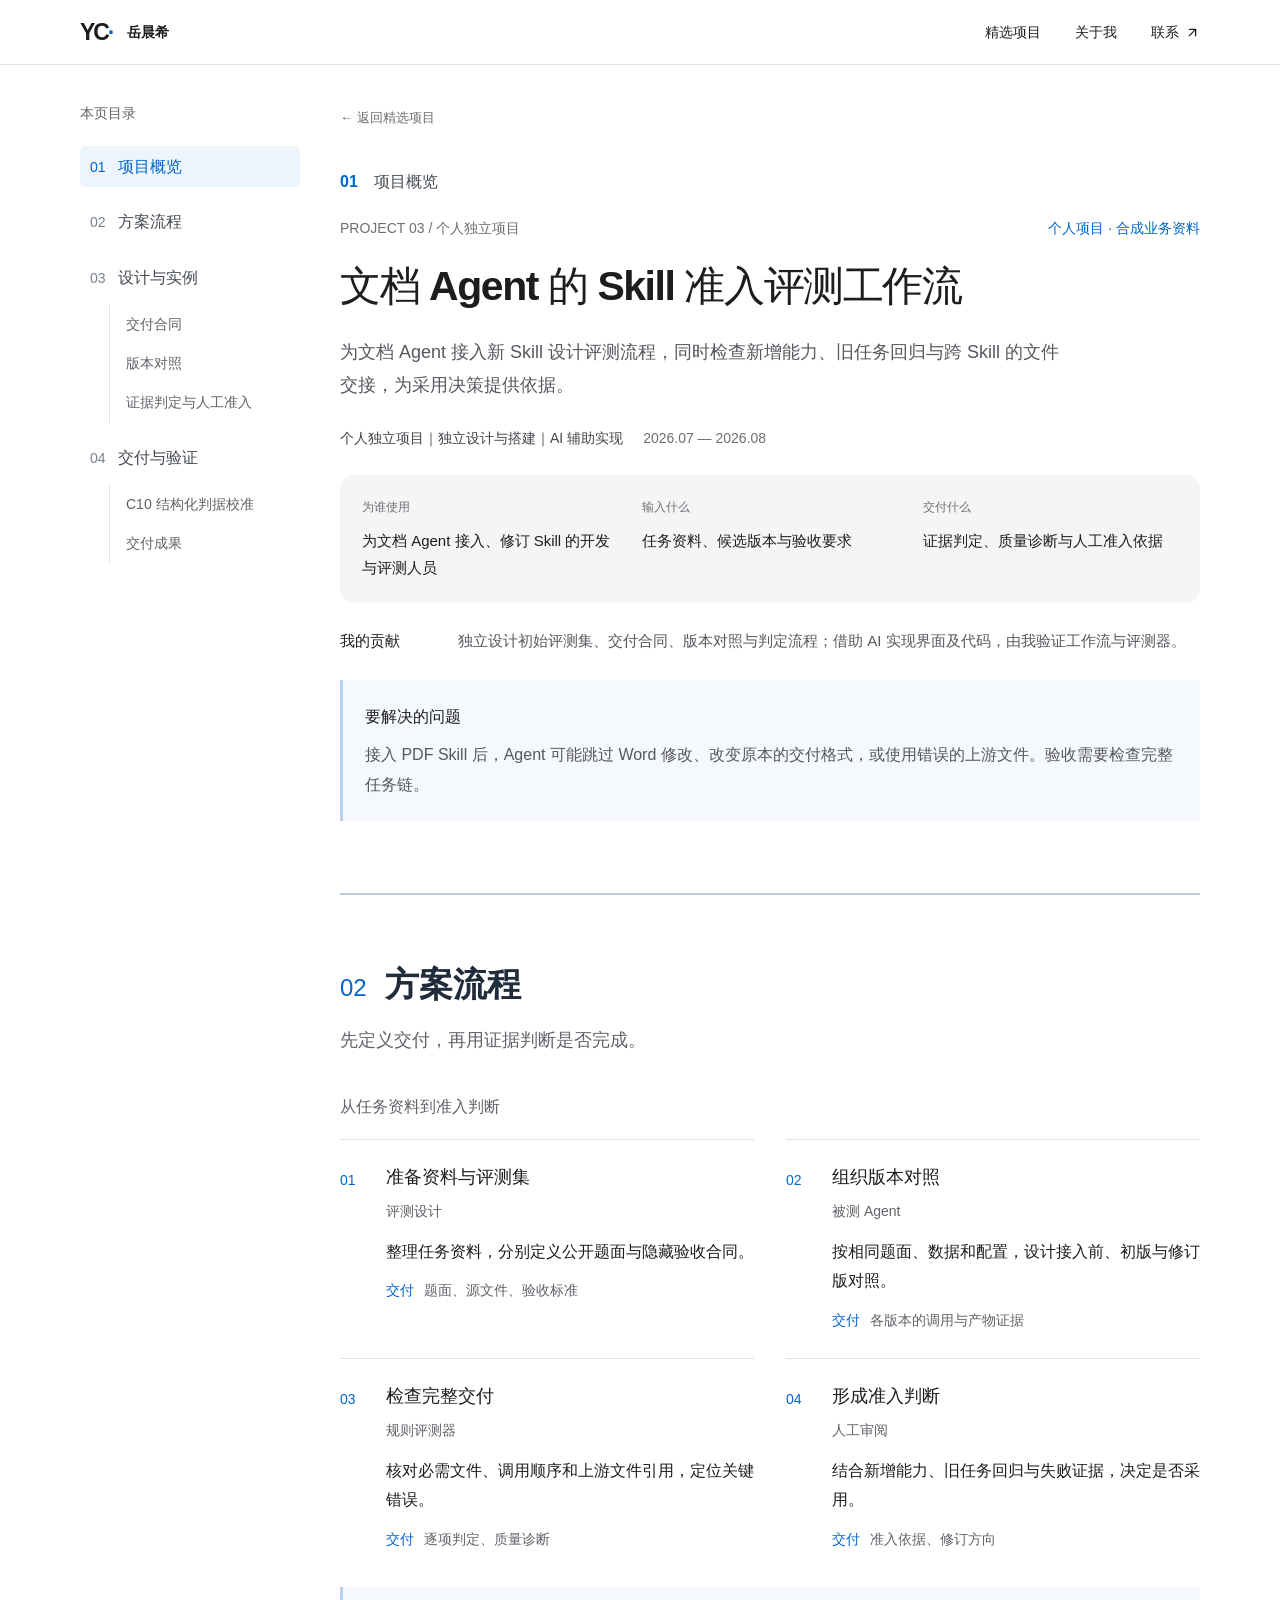
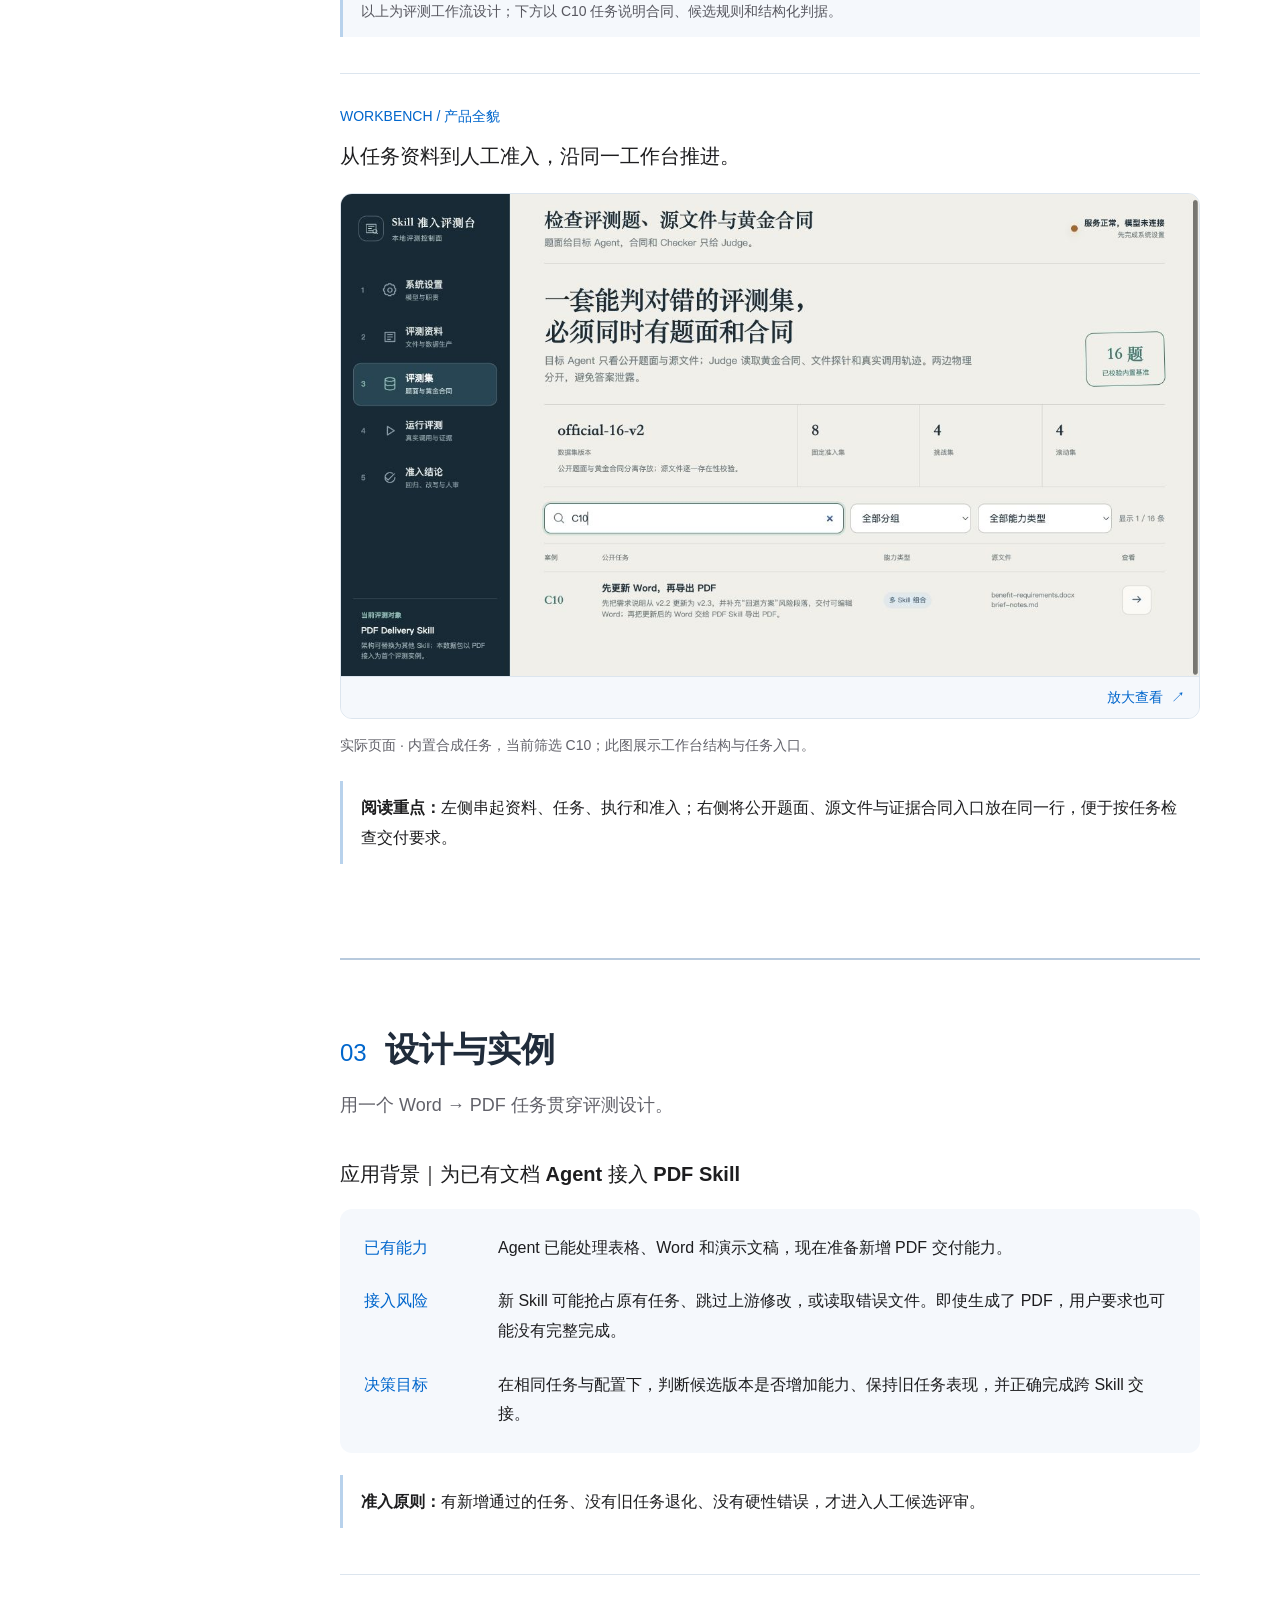
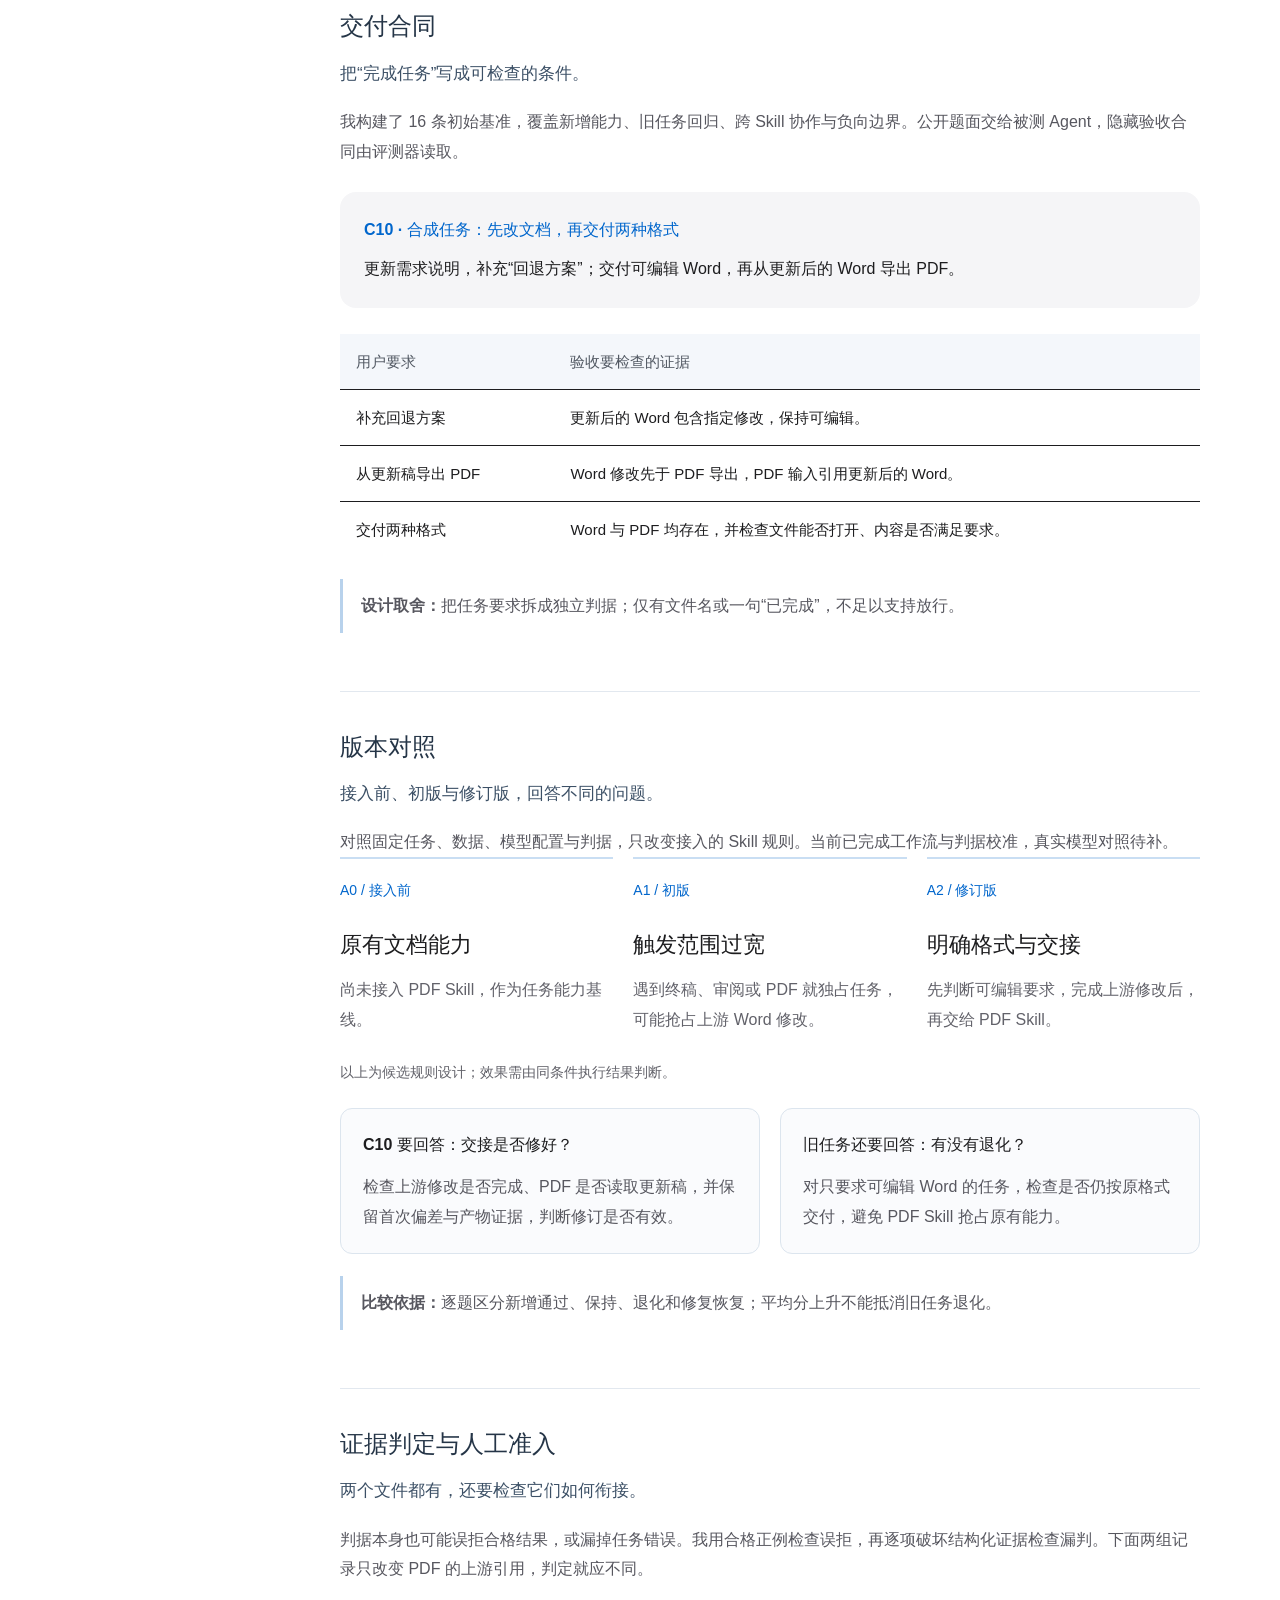
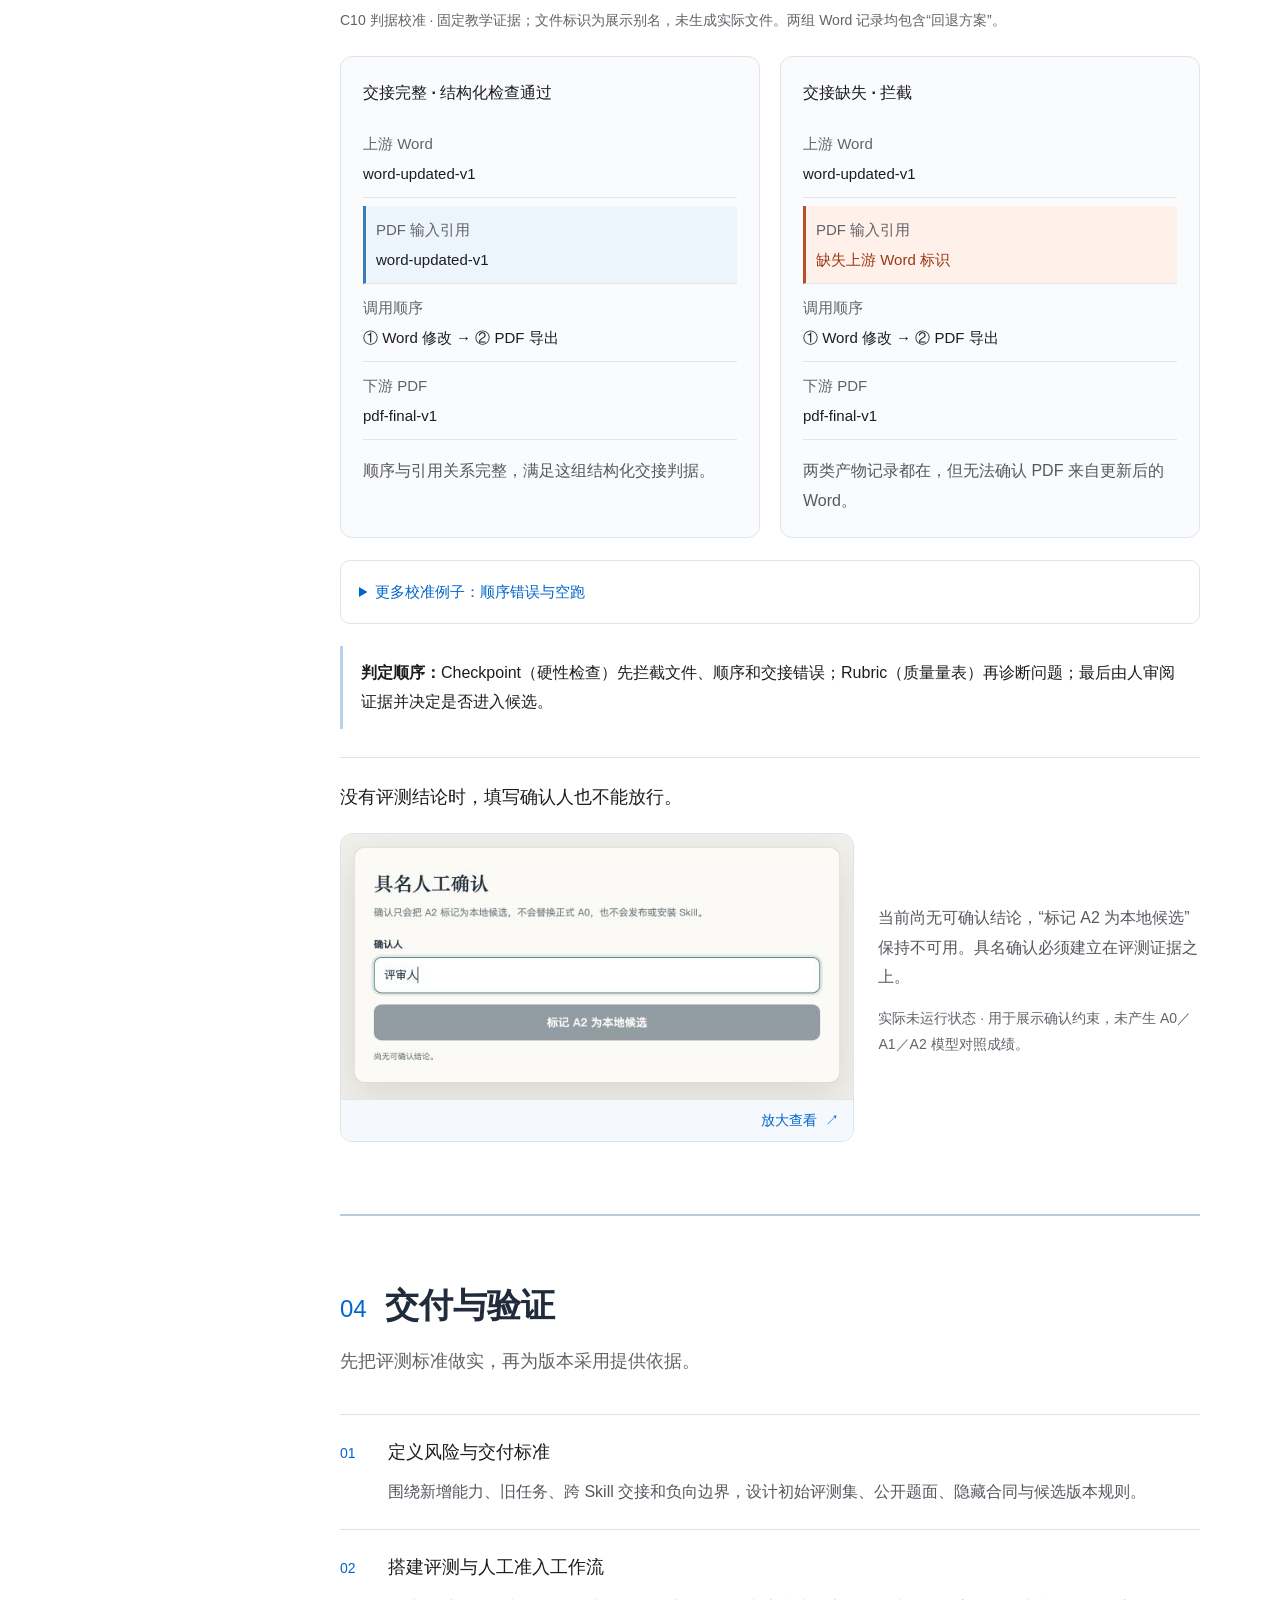
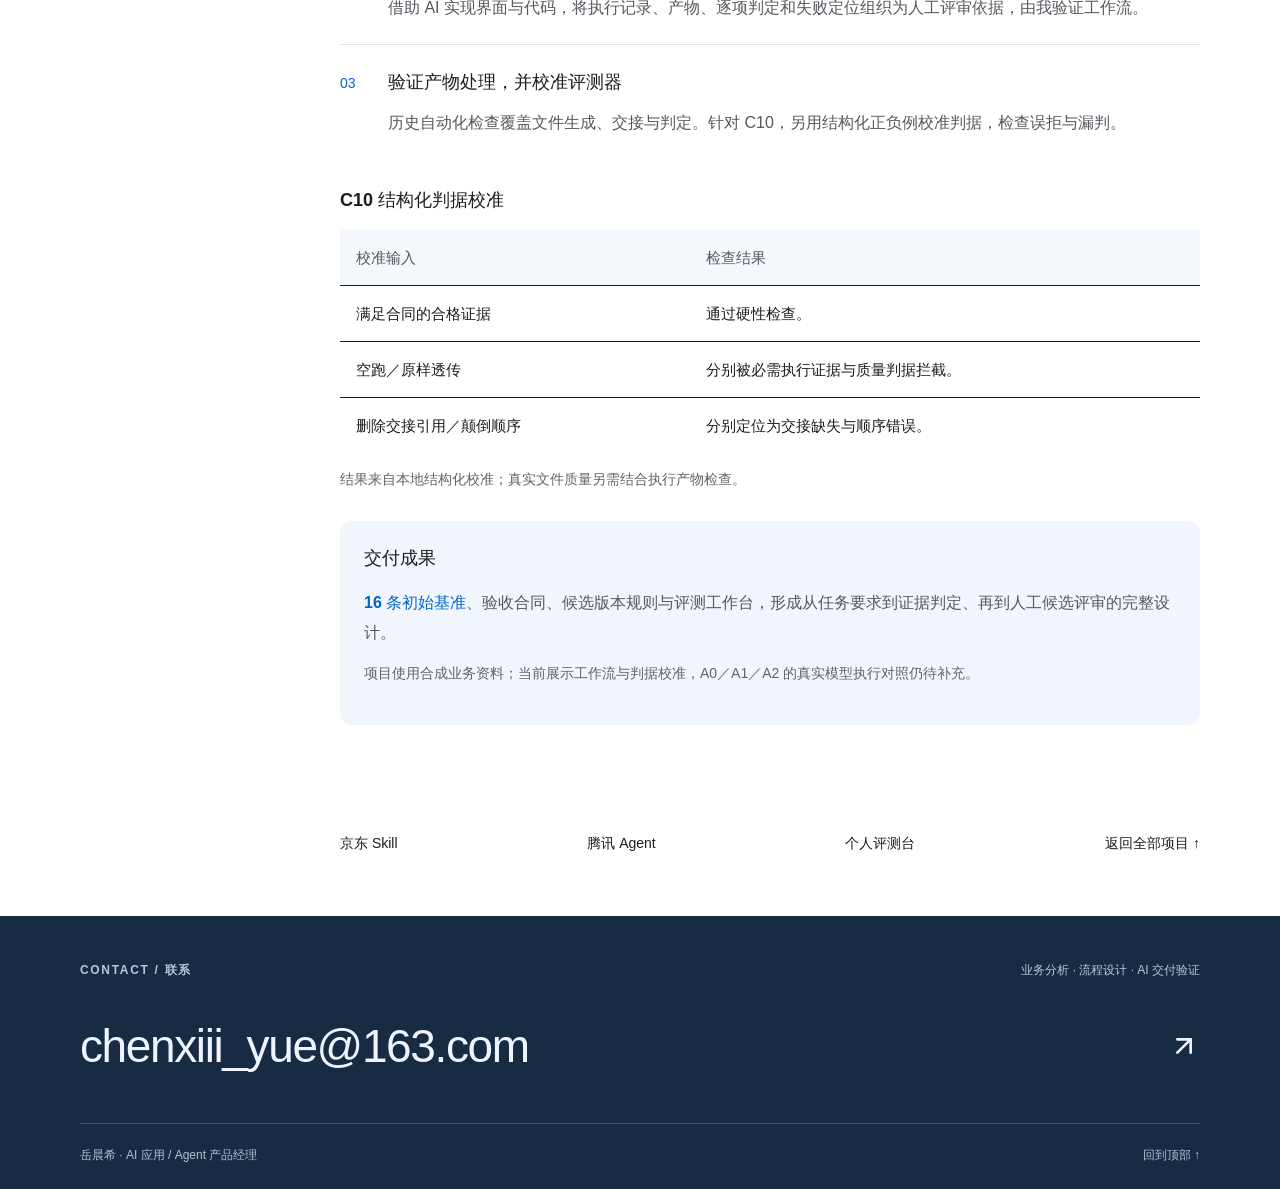
==== projects/evaluation/index.html @ f7e07795 "Publish approved static portfolio with portable detail routes" ====
<!DOCTYPE html><html lang="zh-CN"><head><meta charSet="utf-8"/><meta name="viewport" content="width=device-width, initial-scale=1"/><link rel="stylesheet" href="/_next/static/css/index.C0RLAd8f.css" data-rsc-css-href="/_next/static/css/index.C0RLAd8f.css" data-precedence="vite-rsc/importer-resources"/><link rel="stylesheet" href="/_next/static/css/portfolio-reading.C4_0T3sX.css" data-rsc-css-href="/_next/static/css/portfolio-reading.C4_0T3sX.css" data-precedence="vite-rsc/importer-resources"/><link rel="modulepreload" fetchPriority="low" href="/_next/static/chunks/index-vCFD4LxV.js"/><script src="/_next/static/chunks/rolldown-runtime-C60lm6uB.js" type="module" async=""></script><script src="/_next/static/chunks/framework-D_rUT4EX.js" type="module" async=""></script><link rel="modulepreload" href="/_next/static/chunks/layout-segment-context-JyeyTb1C.js" crossorigin=""/><link rel="modulepreload" href="/_next/static/chunks/Icon-COpRllaJ.js" crossorigin=""/><link rel="modulepreload" href="/_next/static/chunks/case-toc-DEikIgBx.js" crossorigin=""/><link rel="modulepreload" href="/_next/static/chunks/evidence-screenshot-BXleymV6.js" crossorigin=""/><link rel="modulepreload" href="/_next/static/chunks/utils-BfF9hTxu.js" crossorigin=""/><link rel="modulepreload" href="/_next/static/chunks/table-7mKUdcia.js" crossorigin=""/><link rel="modulepreload" href="/_next/static/chunks/project-demo-86LbHLSo.js" crossorigin=""/><link rel="modulepreload" href="/_next/static/chunks/tencent-visuals-Dkm-Tuyy.js" crossorigin=""/><title>个人评测台 · Agent-Skill 准入评测 · 岳晨希</title><meta name="description" content="以 Word 到 PDF 任务展示交付合同、候选版本规则与证据判定，检查 Agent 是否完成完整交付。"/><meta name="robots" content="noindex, nofollow"/><link rel="icon" href="/favicon.svg"/><script>Object.assign(((self[Symbol.for("vinext.navigationRuntime")]??={bootstrap:{routeManifest:null},functions:{}}).bootstrap.rsc??={rsc:[]}),{params:{},nav:{"pathname":"/projects/evaluation","searchParams":[]}})</script><link rel="modulepreload" href="/_next/static/chunks/index-vCFD4LxV.js" />
</head><body><div id="top" class="tech-home detail-page reading-case hierarchical-case"><a class="skip-link" href="#main">跳至正文</a><header class="site-header"><div class="shell header-inner"><a class="identity" href="/" aria-label="岳晨希，返回首页"><span class="identity-mark" aria-hidden="true">YC<span>·</span></span><span>岳晨希</span></a><nav aria-label="主导航"><a href="/#projects">精选项目</a><a href="/#about">关于我</a><a class="nav-contact" href="/#contact">联系 <svg xmlns="http://www.w3.org/2000/svg" width="15" height="15" viewBox="0 0 24 24" fill="none" stroke="currentColor" stroke-width="2" stroke-linecap="round" stroke-linejoin="round" class="lucide lucide-arrow-up-right" aria-hidden="true"><path d="M7 7h10v10"></path><path d="M7 17 17 7"></path></svg></a></nav></div></header><main id="main"><div class="shell reading-layout"><nav class="hierarchical-toc" aria-label="项目阅读目录"><div class="toc-desktop"><p class="toc-label">本页目录</p><ol class="chapter-list"><li class="chapter-active"><a class="chapter-link" href="#overview" aria-current="location"><span aria-hidden="true">0<!-- -->1</span>项目概览</a></li><li><a class="chapter-link" href="#workflow"><span aria-hidden="true">0<!-- -->2</span>方案流程</a></li><li><a class="chapter-link" href="#decisions"><span aria-hidden="true">0<!-- -->3</span>设计与实例</a><ol class="subchapter-list"><li><a href="#contract">交付合同</a></li><li><a href="#versions">版本对照</a></li><li><a href="#checker">证据判定与人工准入</a></li></ol></li><li><a class="chapter-link" href="#validation"><span aria-hidden="true">0<!-- -->4</span>交付与验证</a><ol class="subchapter-list"><li><a href="#validation-checks">C10 结构化判据校准</a></li><li><a href="#delivery-results">交付成果</a></li></ol></li></ol></div><details class="toc-mobile"><summary><span class="toc-location"><strong>项目概览</strong></span><span class="toc-toggle">目录 <span aria-hidden="true">⌄</span></span></summary><div class="toc-mobile-panel"><ol class="chapter-list"><li class="chapter-active"><a class="chapter-link" href="#overview" aria-current="location"><span aria-hidden="true">0<!-- -->1</span>项目概览</a></li><li><a class="chapter-link" href="#workflow"><span aria-hidden="true">0<!-- -->2</span>方案流程</a></li><li><a class="chapter-link" href="#decisions"><span aria-hidden="true">0<!-- -->3</span>设计与实例</a><ol class="subchapter-list"><li><a href="#contract">交付合同</a></li><li><a href="#versions">版本对照</a></li><li><a href="#checker">证据判定与人工准入</a></li></ol></li><li><a class="chapter-link" href="#validation"><span aria-hidden="true">0<!-- -->4</span>交付与验证</a><ol class="subchapter-list"><li><a href="#validation-checks">C10 结构化判据校准</a></li><li><a href="#delivery-results">交付成果</a></li></ol></li></ol></div></details></nav><article class="reading-article"><section tabindex="-1" id="overview" class="reading-overview"><a href="/#projects" class="back-link">← 返回精选项目</a><p class="overview-chapter"><span>01</span> 项目概览</p><div class="reading-kicker"><p>PROJECT <!-- -->03<!-- --> / <!-- -->个人独立项目</p><span>个人项目 · 合成业务资料</span></div><h1>文档 Agent 的 Skill 准入评测工作流</h1><p class="reading-definition">为文档 Agent 接入新 Skill 设计评测流程，同时检查新增能力、旧任务回归与跨 Skill 的文件交接，为采用决策提供依据。</p><p class="reading-role"><strong>个人独立项目<!-- -->｜<!-- -->独立设计与搭建｜AI 辅助实现</strong><span>2026.07 — 2026.08</span></p><dl class="product-brief"><div><dt>为谁使用</dt><dd>为文档 Agent 接入、修订 Skill 的开发与评测人员</dd></div><div><dt>输入什么</dt><dd>任务资料、候选版本与验收要求</dd></div><div><dt>交付什么</dt><dd>证据判定、质量诊断与人工准入依据</dd></div></dl><div class="my-scope"><strong>我的贡献</strong><p>独立设计初始评测集、交付合同、版本对照与判定流程；借助 AI 实现界面及代码，由我验证工作流与评测器。</p></div><div id="problem" class="overview-problem"><strong>要解决的问题</strong><p>接入 PDF Skill 后，Agent 可能跳过 Word 修改、改变原本的交付格式，或使用错误的上游文件。验收需要检查完整任务链。</p></div></section><section tabindex="-1" id="workflow" class="reading-section"><header><h2 class="chapter-heading"><span>02</span>方案流程</h2><p class="chapter-intro">先定义交付，再用证据判断是否完成。</p></header><div class="reading-content"><figure class="linear-process"><figcaption>从任务资料到准入判断</figcaption><ol><li><span class="process-index">0<!-- -->1</span><div><h3>准备资料与评测集</h3><span class="process-owner">评测设计</span><p>整理任务资料，分别定义公开题面与隐藏验收合同。</p><p class="process-output"><strong>交付</strong>题面、源文件、验收标准</p></div></li><li><span class="process-index">0<!-- -->2</span><div><h3>组织版本对照</h3><span class="process-owner">被测 Agent</span><p>按相同题面、数据和配置，设计接入前、初版与修订版对照。</p><p class="process-output"><strong>交付</strong>各版本的调用与产物证据</p></div></li><li><span class="process-index">0<!-- -->3</span><div><h3>检查完整交付</h3><span class="process-owner">规则评测器</span><p>核对必需文件、调用顺序和上游文件引用，定位关键错误。</p><p class="process-output"><strong>交付</strong>逐项判定、质量诊断</p></div></li><li><span class="process-index">0<!-- -->4</span><div><h3>形成准入判断</h3><span class="process-owner">人工审阅</span><p>结合新增能力、旧任务回归与失败证据，决定是否采用。</p><p class="process-output"><strong>交付</strong>准入依据、修订方向</p></div></li></ol><p class="process-note">以上为评测工作流设计；下方以 C10 任务说明合同、候选规则和结构化判据。</p></figure><div class="evaluation-workbench"><div class="visual-heading"><span class="design-label">WORKBENCH / 产品全貌</span><h3>从任务资料到人工准入，沿同一工作台推进。</h3></div><figure><button type="button" tabindex="0" data-base-ui-click-trigger="" id="base-ui-_R_1tl9l9i_" aria-haspopup="dialog" aria-expanded="false" data-slot="dialog-trigger" aria-label="放大查看：评测台全貌：流程导航与 C10 任务" class="demo-screenshot"><img src="/images/evaluation/overview.png" alt="真实评测台左侧包含系统设置、评测资料、评测集、运行评测与准入结论五个入口；右侧评测集页面筛选出 C10 先更新 Word 再导出 PDF 的任务和源文件。" width="1280" height="720" loading="lazy"/><span class="screenshot-enlarge">放大查看 <span aria-hidden="true">↗</span></span></button><figcaption class="evidence-caption">实际页面 · 内置合成任务，当前筛选 C10；此图展示工作台结构与任务入口。</figcaption></figure><p class="design-takeaway"><strong>阅读重点：</strong>左侧串起资料、任务、执行和准入；右侧将公开题面、源文件与证据合同入口放在同一行，便于按任务检查交付要求。</p></div></div></section><section tabindex="-1" id="decisions" class="reading-section"><header><h2 class="chapter-heading"><span>03</span>设计与实例</h2><p class="chapter-intro">用一个 Word → PDF 任务贯穿评测设计。</p></header><div class="reading-content"><div class="case-context"><h3>应用背景｜为已有文档 Agent 接入 PDF Skill</h3><dl class="handoff-example"><div><dt>已有能力</dt><dd>Agent 已能处理表格、Word 和演示文稿，现在准备新增 PDF 交付能力。</dd></div><div><dt>接入风险</dt><dd>新 Skill 可能抢占原有任务、跳过上游修改，或读取错误文件。即使生成了 PDF，用户要求也可能没有完整完成。</dd></div><div><dt>决策目标</dt><dd>在相同任务与配置下，判断候选版本是否增加能力、保持旧任务表现，并正确完成跨 Skill 交接。</dd></div></dl><p class="design-takeaway"><strong>准入原则：</strong>有新增通过的任务、没有旧任务退化、没有硬性错误，才进入人工候选评审。</p></div><div tabindex="-1" id="contract" class="narrative-block"><h3>交付合同</h3><p class="subsection-lead">把“完成任务”写成可检查的条件。</p><p>我构建了 16 条初始基准，覆盖新增能力、旧任务回归、跨 Skill 协作与负向边界。公开题面交给被测 Agent，隐藏验收合同由评测器读取。</p><div class="case-callout"><strong>C10 · 合成任务：先改文档，再交付两种格式</strong><p>更新需求说明，补充“回退方案”；交付可编辑 Word，再从更新后的 Word 导出 PDF。</p></div><div data-slot="table-container" class="relative w-full overflow-x-auto"><table data-slot="table" class="w-full caption-bottom text-sm"><thead data-slot="table-header" class="[&amp;_tr]:border-b"><tr data-slot="table-row" class="hover:bg-muted/50 data-[state=selected]:bg-muted border-b transition-colors has-aria-expanded:bg-muted/50"><th data-slot="table-head" class="text-foreground h-10 px-2 text-left align-middle font-medium whitespace-nowrap [&amp;:has([role=checkbox])]:pr-0">用户要求</th><th data-slot="table-head" class="text-foreground h-10 px-2 text-left align-middle font-medium whitespace-nowrap [&amp;:has([role=checkbox])]:pr-0">验收要检查的证据</th></tr></thead><tbody data-slot="table-body" class="[&amp;_tr:last-child]:border-0"><tr data-slot="table-row" class="hover:bg-muted/50 data-[state=selected]:bg-muted border-b transition-colors has-aria-expanded:bg-muted/50"><td data-slot="table-cell" class="p-2 align-middle whitespace-nowrap [&amp;:has([role=checkbox])]:pr-0">补充回退方案</td><td data-slot="table-cell" class="p-2 align-middle whitespace-nowrap [&amp;:has([role=checkbox])]:pr-0">更新后的 Word 包含指定修改，保持可编辑。</td></tr><tr data-slot="table-row" class="hover:bg-muted/50 data-[state=selected]:bg-muted border-b transition-colors has-aria-expanded:bg-muted/50"><td data-slot="table-cell" class="p-2 align-middle whitespace-nowrap [&amp;:has([role=checkbox])]:pr-0">从更新稿导出 PDF</td><td data-slot="table-cell" class="p-2 align-middle whitespace-nowrap [&amp;:has([role=checkbox])]:pr-0">Word 修改先于 PDF 导出，PDF 输入引用更新后的 Word。</td></tr><tr data-slot="table-row" class="hover:bg-muted/50 data-[state=selected]:bg-muted border-b transition-colors has-aria-expanded:bg-muted/50"><td data-slot="table-cell" class="p-2 align-middle whitespace-nowrap [&amp;:has([role=checkbox])]:pr-0">交付两种格式</td><td data-slot="table-cell" class="p-2 align-middle whitespace-nowrap [&amp;:has([role=checkbox])]:pr-0">Word 与 PDF 均存在，并检查文件能否打开、内容是否满足要求。</td></tr></tbody></table></div><p class="design-takeaway"><strong>设计取舍：</strong>把任务要求拆成独立判据；仅有文件名或一句“已完成”，不足以支持放行。</p></div><div tabindex="-1" id="versions" class="narrative-block"><h3>版本对照</h3><p class="subsection-lead">接入前、初版与修订版，回答不同的问题。</p><p>对照固定任务、数据、模型配置与判据，只改变接入的 Skill 规则。当前已完成工作流与判据校准，真实模型对照待补。</p><div class="version-comparison"><article><span>A0 / 接入前</span><h3>原有文档能力</h3><p>尚未接入 PDF Skill，作为任务能力基线。</p></article><article><span>A1 / 初版</span><h3>触发范围过宽</h3><p>遇到终稿、审阅或 PDF 就独占任务，可能抢占上游 Word 修改。</p></article><article><span>A2 / 修订版</span><h3>明确格式与交接</h3><p>先判断可编辑要求，完成上游修改后，再交给 PDF Skill。</p></article></div><p class="evidence-caption">以上为候选规则设计；效果需由同条件执行结果判断。</p><div class="evidence-pair"><article><h4>C10 要回答：交接是否修好？</h4><p>检查上游修改是否完成、PDF 是否读取更新稿，并保留首次偏差与产物证据，判断修订是否有效。</p></article><article><h4>旧任务还要回答：有没有退化？</h4><p>对只要求可编辑 Word 的任务，检查是否仍按原格式交付，避免 PDF Skill 抢占原有能力。</p></article></div><p class="design-takeaway"><strong>比较依据：</strong>逐题区分新增通过、保持、退化和修复恢复；平均分上升不能抵消旧任务退化。</p></div><div tabindex="-1" id="checker" class="narrative-block"><h3>证据判定与人工准入</h3><p class="subsection-lead">两个文件都有，还要检查它们如何衔接。</p><p>判据本身也可能误拒合格结果，或漏掉任务错误。我用合格正例检查误拒，再逐项破坏结构化证据检查漏判。下面两组记录只改变 PDF 的上游引用，判定就应不同。</p><div id="demo" class="inline-evidence"><div class="checker-example"><p class="evidence-caption">C10 判据校准 · 固定教学证据；文件标识为展示别名，未生成实际文件。两组 Word 记录均包含“回退方案”。</p><div class="evidence-pair"><article class="evidence-case evidence-case-pass"><h4>交接完整 · 结构化检查通过</h4><dl><div><dt>上游 Word</dt><dd>word-updated-v1</dd></div><div class="evidence-match"><dt>PDF 输入引用</dt><dd>word-updated-v1</dd></div><div><dt>调用顺序</dt><dd>① Word 修改 → ② PDF 导出</dd></div><div><dt>下游 PDF</dt><dd>pdf-final-v1</dd></div></dl><p>顺序与引用关系完整，满足这组结构化交接判据。</p></article><article class="evidence-case evidence-case-fail"><h4>交接缺失 · 拦截</h4><dl><div><dt>上游 Word</dt><dd>word-updated-v1</dd></div><div class="evidence-conflict"><dt>PDF 输入引用</dt><dd>缺失上游 Word 标识</dd></div><div><dt>调用顺序</dt><dd>① Word 修改 → ② PDF 导出</dd></div><div><dt>下游 PDF</dt><dd>pdf-final-v1</dd></div></dl><p>两类产物记录都在，但无法确认 PDF 来自更新后的 Word。</p></article></div><details class="optional-demo"><summary>更多校准例子：顺序错误与空跑</summary><div class="optional-demo-body evidence-pair"><article><h4>顺序错误 · 拦截</h4><p>先导出 PDF，再修改 Word。即使最终都有产物记录，也不满足“从更新后的 Word 导出”的顺序要求。</p><code>precedence_violated</code></article><article><h4>空跑 · 拦截</h4><p>声称完成任务，却没有 Word／PDF 调用和产物记录，命中必需调用与产物缺失。</p><code>required_artifact_missing</code></article></div></details></div></div><div id="admission" class="design-takeaway"><strong>判定顺序：</strong>Checkpoint（硬性检查）先拦截文件、顺序和交接错误；Rubric（质量量表）再诊断问题；最后由人审阅证据并决定是否进入候选。</div><div class="evaluation-admission-state"><h4>没有评测结论时，填写确认人也不能放行。</h4><div class="admission-state-layout"><figure><button type="button" tabindex="0" data-base-ui-click-trigger="" id="base-ui-_R_ur9al9i_" aria-haspopup="dialog" aria-expanded="false" data-slot="dialog-trigger" aria-label="放大查看：关键状态：尚无结论，候选确认不可用" class="demo-screenshot"><img src="/images/evaluation/decision.png" alt="真实评测台具名人工确认区域：确认人已填写评审人，标记 A2 为本地候选按钮仍禁用，下方显示尚无可确认结论。" width="640" height="332" loading="lazy"/><span class="screenshot-enlarge">放大查看 <span aria-hidden="true">↗</span></span></button></figure><div><p>当前尚无可确认结论，“标记 A2 为本地候选”保持不可用。具名确认必须建立在评测证据之上。</p><p class="evidence-caption">实际未运行状态 · 用于展示确认约束，未产生 A0／A1／A2 模型对照成绩。</p></div></div></div></div></div></section><section tabindex="-1" id="validation" class="reading-section"><header><h2 class="chapter-heading"><span>04</span>交付与验证</h2><p class="chapter-intro">先把评测标准做实，再为版本采用提供依据。</p></header><div class="reading-content"><ol class="delivery-timeline"><li><span class="process-index" aria-hidden="true">01</span><div><h3>定义风险与交付标准</h3><p>围绕新增能力、旧任务、跨 Skill 交接和负向边界，设计初始评测集、公开题面、隐藏合同与候选版本规则。</p></div></li><li><span class="process-index" aria-hidden="true">02</span><div><h3>搭建评测与人工准入工作流</h3><p>借助 AI 实现界面与代码，将执行记录、产物、逐项判定和失败定位组织为人工评审依据，由我验证工作流。</p></div></li><li><span class="process-index" aria-hidden="true">03</span><div><h3>验证产物处理，并校准评测器</h3><p>历史自动化检查覆盖文件生成、交接与判定。针对 C10，另用结构化正负例校准判据，检查误拒与漏判。</p></div></li></ol><div id="validation-checks" tabindex="-1" class="validation-evidence"><h3>C10 结构化判据校准</h3><div data-slot="table-container" class="relative w-full overflow-x-auto"><table data-slot="table" class="w-full caption-bottom text-sm"><thead data-slot="table-header" class="[&amp;_tr]:border-b"><tr data-slot="table-row" class="hover:bg-muted/50 data-[state=selected]:bg-muted border-b transition-colors has-aria-expanded:bg-muted/50"><th data-slot="table-head" class="text-foreground h-10 px-2 text-left align-middle font-medium whitespace-nowrap [&amp;:has([role=checkbox])]:pr-0">校准输入</th><th data-slot="table-head" class="text-foreground h-10 px-2 text-left align-middle font-medium whitespace-nowrap [&amp;:has([role=checkbox])]:pr-0">检查结果</th></tr></thead><tbody data-slot="table-body" class="[&amp;_tr:last-child]:border-0"><tr data-slot="table-row" class="hover:bg-muted/50 data-[state=selected]:bg-muted border-b transition-colors has-aria-expanded:bg-muted/50"><td data-slot="table-cell" class="p-2 align-middle whitespace-nowrap [&amp;:has([role=checkbox])]:pr-0">满足合同的合格证据</td><td data-slot="table-cell" class="p-2 align-middle whitespace-nowrap [&amp;:has([role=checkbox])]:pr-0">通过硬性检查。</td></tr><tr data-slot="table-row" class="hover:bg-muted/50 data-[state=selected]:bg-muted border-b transition-colors has-aria-expanded:bg-muted/50"><td data-slot="table-cell" class="p-2 align-middle whitespace-nowrap [&amp;:has([role=checkbox])]:pr-0">空跑／原样透传</td><td data-slot="table-cell" class="p-2 align-middle whitespace-nowrap [&amp;:has([role=checkbox])]:pr-0">分别被必需执行证据与质量判据拦截。</td></tr><tr data-slot="table-row" class="hover:bg-muted/50 data-[state=selected]:bg-muted border-b transition-colors has-aria-expanded:bg-muted/50"><td data-slot="table-cell" class="p-2 align-middle whitespace-nowrap [&amp;:has([role=checkbox])]:pr-0">删除交接引用／颠倒顺序</td><td data-slot="table-cell" class="p-2 align-middle whitespace-nowrap [&amp;:has([role=checkbox])]:pr-0">分别定位为交接缺失与顺序错误。</td></tr></tbody></table></div><p class="evidence-caption">结果来自本地结构化校准；真实文件质量另需结合执行产物检查。</p></div><div id="delivery-results" tabindex="-1" class="delivery-result"><h3>交付成果</h3><p><strong>16 条初始基准</strong>、验收合同、候选版本规则与评测工作台，形成从任务要求到证据判定、再到人工候选评审的完整设计。</p><p class="evidence-caption">项目使用合成业务资料；当前展示工作流与判据校准，A0／A1／A2 的真实模型执行对照仍待补充。</p></div></div></section><nav class="case-end case-links" aria-label="其他项目"><a href="/projects/jd">京东 Skill</a><a href="/projects/tencent">腾讯 Agent</a><a href="/projects/evaluation">个人评测台</a><a href="/#projects">返回全部项目 ↑</a></nav></article></div></main><footer id="contact" class="contact-section"><div class="shell"><div class="contact-top"><p class="eyebrow">CONTACT / 联系</p><span>业务分析 · 流程设计 · AI 交付验证</span></div><a class="email-link" href="mailto:chenxiii_yue@163.com">chenxiii_yue@163.com<svg xmlns="http://www.w3.org/2000/svg" width="24" height="24" viewBox="0 0 24 24" fill="none" stroke="currentColor" stroke-width="2" stroke-linecap="round" stroke-linejoin="round" class="lucide lucide-arrow-up-right" aria-hidden="true"><path d="M7 7h10v10"></path><path d="M7 17 17 7"></path></svg></a><div class="footer-bottom"><span>岳晨希 · AI 应用 / Agent 产品经理</span><a href="#top">回到顶部 ↑</a></div></div></footer></div><script type="module" src="/_next/static/chunks/index-vCFD4LxV.js" id="_R_" async=""></script><script>((self[Symbol.for("vinext.navigationRuntime")]??={bootstrap:{routeManifest:null},functions:{}}).bootstrap.rsc??={rsc:[]}).rsc.push("0:{\"page:/projects/evaluation\":\"$L1\",\"layout:/\":\"$L2\",\"route:/projects/evaluation\":\"$L3\",\"__route\":\"route:/projects/evaluation\",\"__interceptionContext\":null,\"__layoutIds\":[\"layout:/\"],\"__rootLayout\":\"/\",\"__bfcacheSegmentIdentities\":{\"layout:/\":\"[\\\"layout\\\",\\\"layout:/\\\",\\\"root-boundary:/\\\",\\\"\\\"]\",\"page:/projects/evaluation\":\"[\\\"page\\\",\\\"page:/projects/evaluation\\\",\\\"root-boundary:/\\\",\\\"[\\\\\\\"projects\\\\\\\",\\\\\\\"evaluation\\\\\\\"]\\\"]\"},\"__srcPage\":[\"projects\",\"evaluation\",\"page\"],\"__layoutFlags\":{\"layout:/\":\"s\"},\"__artifactCompatibility\":{\"schemaVersion\":1,\"graphVersion\":\"app-route-graph:69a75d88fc63c71c\",\"deploymentVersion\":\"8b08b40b-f7f9-4e8e-9a9d-88ec9729c0cb\",\"appElementsSchemaVersion\":1,\"rscPayloadSchemaVersion\":1,\"rootBoundaryId\":\"/\",\"renderEpoch\":null}}\n")</script><script>((self[Symbol.for("vinext.navigationRuntime")]??={bootstrap:{routeManifest:null},functions:{}}).bootstrap.rsc??={rsc:[]}).rsc.push("4:I[\"c5beb10df826\",[],\"Children\",1]\n")</script><script>((self[Symbol.for("vinext.navigationRuntime")]??={bootstrap:{routeManifest:null},functions:{}}).bootstrap.rsc??={rsc:[]}).rsc.push("5:I[\"0dc7e6a5ccb2\",[],\"GlobalErrorBoundary\",1]\n")</script><script>((self[Symbol.for("vinext.navigationRuntime")]??={bootstrap:{routeManifest:null},functions:{}}).bootstrap.rsc??={rsc:[]}).rsc.push("6:I[\"610eead2fe97\",[],\"default\",1]\n")</script><script>((self[Symbol.for("vinext.navigationRuntime")]??={bootstrap:{routeManifest:null},functions:{}}).bootstrap.rsc??={rsc:[]}).rsc.push("7:I[\"0dc7e6a5ccb2\",[],\"ErrorBoundary\",1]\n")</script><script>((self[Symbol.for("vinext.navigationRuntime")]??={bootstrap:{routeManifest:null},functions:{}}).bootstrap.rsc??={rsc:[]}).rsc.push("8:I[\"8c444080ebb8\",[],\"LayoutSegmentProvider\",1]\n")</script><script>((self[Symbol.for("vinext.navigationRuntime")]??={bootstrap:{routeManifest:null},functions:{}}).bootstrap.rsc??={rsc:[]}).rsc.push("9:I[\"c5beb10df826\",[],\"Slot\",1]\n")</script><script>((self[Symbol.for("vinext.navigationRuntime")]??={bootstrap:{routeManifest:null},functions:{}}).bootstrap.rsc??={rsc:[]}).rsc.push("a:I[\"0dc7e6a5ccb2\",[],\"NotFoundBoundary\",1]\n")</script><script>((self[Symbol.for("vinext.navigationRuntime")]??={bootstrap:{routeManifest:null},functions:{}}).bootstrap.rsc??={rsc:[]}).rsc.push("b:I[\"066132fd2803\",[],\"default\",1]\n")</script><script>((self[Symbol.for("vinext.navigationRuntime")]??={bootstrap:{routeManifest:null},functions:{}}).bootstrap.rsc??={rsc:[]}).rsc.push("c:I[\"40fe166cc87b\",[],\"AppRouterScrollTarget\",1]\n")</script><script>((self[Symbol.for("vinext.navigationRuntime")]??={bootstrap:{routeManifest:null},functions:{}}).bootstrap.rsc??={rsc:[]}).rsc.push("d:I[\"0dc7e6a5ccb2\",[],\"RedirectBoundary\",1]\n")</script><script>((self[Symbol.for("vinext.navigationRuntime")]??={bootstrap:{routeManifest:null},functions:{}}).bootstrap.rsc??={rsc:[]}).rsc.push(":HL[\"/_next/static/css/index.C0RLAd8f.css\",\"style\"     ]\n")</script><script>((self[Symbol.for("vinext.navigationRuntime")]??={bootstrap:{routeManifest:null},functions:{}}).bootstrap.rsc??={rsc:[]}).rsc.push("2:[[[\"$\",\"link\",\"css:/_next/static/css/index.C0RLAd8f.css\",{\"rel\":\"stylesheet\",\"precedence\":\"vite-rsc/importer-resources\",\"href\":\"/_next/static/css/index.C0RLAd8f.css\",\"data-rsc-css-href\":\"/_next/static/css/index.C0RLAd8f.css\"}],\"$undefined\"],[\"$\",\"html\",null,{\"lang\":\"zh-CN\",\"children\":[\"$\",\"body\",null,{\"children\":[\"$\",\"$L4\",null,{}]}]}]]\n")</script><script>((self[Symbol.for("vinext.navigationRuntime")]??={bootstrap:{routeManifest:null},functions:{}}).bootstrap.rsc??={rsc:[]}).rsc.push("3:[[[\"$\",\"meta\",null,{\"charSet\":\"utf-8\"}],[[\"$\",\"title\",\"0\",{\"children\":\"个人评测台 · Agent-Skill 准入评测 · 岳晨希\"}],[\"$\",\"meta\",\"1\",{\"name\":\"description\",\"content\":\"以 Word 到 PDF 任务展示交付合同、候选版本规则与证据判定，检查 Agent 是否完成完整交付。\"}],[\"$\",\"meta\",\"2\",{\"name\":\"robots\",\"content\":\"noindex, nofollow\"}],[\"$\",\"link\",\"3\",{\"data-vinext-streamed-icon\":\"$undefined\",\"rel\":\"icon\",\"href\":\"/favicon.svg\",\"type\":\"$undefined\",\"sizes\":\"$undefined\",\"color\":\"$undefined\",\"media\":\"$undefined\",\"fetchPriority\":\"$undefined\"}]],[[\"$\",\"meta\",\"0\",{\"name\":\"viewport\",\"content\":\"width=device-width, initial-scale=1\"}]]],[\"$\",\"$L5\",null,{\"fallback\":\"$6\",\"children\":[\"$\",\"$L7\",null,{\"fallback\":\"$6\",\"children\":[\"$\",\"$L8\",null,{\"providerId\":\"layout:/\",\"segmentMap\":{\"children\":[\"projects\",\"evaluation\"]},\"children\":[\"$\",\"$L9\",null,{\"id\":\"layout:/\",\"parallelSlots\":\"$undefined\",\"children\":[\"$\",\"$La\",null,{\"resetKey\":\"projects\",\"fallback\":[[[\"$\",\"a\",null,{\"className\":\"skip-link\",\"href\":\"#main\",\"children\":\"跳至正文\"}],[\"$\",\"header\",null,{\"className\":\"site-header\",\"children\":[\"$\",\"div\",null,{\"className\":\"shell header-inner\",\"children\":[[\"$\",\"a\",null,{\"className\":\"identity\",\"href\":\"/\",\"aria-label\":\"岳晨希，返回首页\",\"children\":[[\"$\",\"span\",null,{\"className\":\"identity-mark\",\"aria-hidden\":\"true\",\"children\":[\"YC\",[\"$\",\"span\",null,{\"children\":\"·\"}]]}],[\"$\",\"span\",null,{\"children\":\"岳晨希\"}]]}],[\"$\",\"nav\",null,{\"aria-label\":\"主导航\",\"children\":[[\"$\",\"a\",null,{\"href\":\"/#projects\",\"children\":\"精选项目\"}],[\"$\",\"a\",null,{\"href\":\"/#about\",\"children\":\"关于我\"}],[\"$\",\"a\",null,{\"className\":\"nav-contact\",\"href\":\"/#contact\",\"children\":[\"联系 \",[\"$\",\"$Lb\",null,{\"ref\":\"$undefined\",\"iconNode\":[[\"path\",{\"d\":\"M7 7h10v10\",\"key\":\"1tivn9\"}],[\"path\",{\"d\":\"M7 17 17 7\",\"key\":\"1vkiza\"}]],\"className\":\"lucide-arrow-up-right\",\"size\":15,\"aria-hidden\":\"true\"}]]}]]}]]}]}]],[\"$\",\"main\",null,{\"id\":\"main\",\"className\":\"shell not-found\",\"children\":[[\"$\",\"p\",null,{\"className\":\"eyebrow\",\"children\":\"404\"}],[\"$\",\"h1\",null,{\"children\":\"这个页面不存在。\"}],[\"$\",\"a\",null,{\"className\":\"primary-link\",\"href\":\"/\",\"children\":\"返回首页 →\"}]]}]],\"children\":[\"$\",\"$La\",null,{\"resetKey\":\"[\\\"projects\\\",\\\"evaluation\\\"]\",\"fallback\":[[[\"$\",\"a\",null,{\"className\":\"skip-link\",\"href\":\"#main\",\"children\":\"跳至正文\"}],[\"$\",\"header\",null,{\"className\":\"site-header\",\"children\":[\"$\",\"div\",null,{\"className\":\"shell header-inner\",\"children\":[[\"$\",\"a\",null,{\"className\":\"identity\",\"href\":\"/\",\"aria-label\":\"岳晨希，返回首页\",\"children\":[[\"$\",\"span\",null,{\"className\":\"identity-mark\",\"aria-hidden\":\"true\",\"children\":[\"YC\",[\"$\",\"span\",null,{\"children\":\"·\"}]]}],[\"$\",\"span\",null,{\"children\":\"岳晨希\"}]]}],[\"$\",\"nav\",null,{\"aria-label\":\"主导航\",\"children\":[[\"$\",\"a\",null,{\"href\":\"/#projects\",\"children\":\"精选项目\"}],[\"$\",\"a\",null,{\"href\":\"/#about\",\"children\":\"关于我\"}],[\"$\",\"a\",null,{\"className\":\"nav-contact\",\"href\":\"/#contact\",\"children\":[\"联系 \",[\"$\",\"$Lb\",null,{\"ref\":\"$undefined\",\"iconNode\":\"$3:1:props:children:props:children:props:children:props:children:props:fallback:0:1:props:children:props:children:1:props:children:2:props:children:1:props:iconNode\",\"className\":\"lucide-arrow-up-right\",\"size\":15,\"aria-hidden\":\"true\"}]]}]]}]]}]}]],[\"$\",\"main\",null,{\"id\":\"main\",\"className\":\"shell not-found\",\"children\":[[\"$\",\"p\",null,{\"className\":\"eyebrow\",\"children\":\"404\"}],[\"$\",\"h1\",null,{\"children\":\"这个页面不存在。\"}],[\"$\",\"a\",null,{\"className\":\"primary-link\",\"href\":\"/\",\"children\":\"返回首页 →\"}]]}]],\"children\":[\"$\",\"$Lc\",null,{\"children\":[\"$\",\"$Ld\",null,{\"children\":[[\"$\",\"$L8\",null,{\"providerId\":\"page:/projects/evaluation\",\"segmentMap\":{\"children\":[\"__PAGE__\"]},\"children\":[\"$\",\"$L9\",null,{\"id\":\"page:/projects/evaluation\"}]}],null]}]}]}]}]}]}]}]}],null,null]\n")</script><script>((self[Symbol.for("vinext.navigationRuntime")]??={bootstrap:{routeManifest:null},functions:{}}).bootstrap.rsc??={rsc:[]}).rsc.push("e:I[\"9188e43dc125\",[],\"HierarchicalCaseToc\",1]\n")</script><script>((self[Symbol.for("vinext.navigationRuntime")]??={bootstrap:{routeManifest:null},functions:{}}).bootstrap.rsc??={rsc:[]}).rsc.push(":HL[\"/_next/static/css/portfolio-reading.C4_0T3sX.css\",\"style\"     ]\n")</script><script>((self[Symbol.for("vinext.navigationRuntime")]??={bootstrap:{routeManifest:null},functions:{}}).bootstrap.rsc??={rsc:[]}).rsc.push("1:[[[\"$\",\"link\",\"css:/_next/static/css/index.C0RLAd8f.css\",{\"rel\":\"stylesheet\",\"precedence\":\"vite-rsc/importer-resources\",\"href\":\"/_next/static/css/index.C0RLAd8f.css\",\"data-rsc-css-href\":\"/_next/static/css/index.C0RLAd8f.css\"}],[\"$\",\"link\",\"css:/_next/static/css/portfolio-reading.C4_0T3sX.css\",{\"rel\":\"stylesheet\",\"precedence\":\"vite-rsc/importer-resources\",\"href\":\"/_next/static/css/portfolio-reading.C4_0T3sX.css\",\"data-rsc-css-href\":\"/_next/static/css/portfolio-reading.C4_0T3sX.css\"}],\"$undefined\"],[\"$\",\"div\",null,{\"id\":\"top\",\"className\":\"tech-home detail-page reading-case hierarchical-case\",\"children\":[[[\"$\",\"a\",null,{\"className\":\"skip-link\",\"href\":\"#main\",\"children\":\"跳至正文\"}],[\"$\",\"header\",null,{\"className\":\"site-header\",\"children\":[\"$\",\"div\",null,{\"className\":\"shell header-inner\",\"children\":[[\"$\",\"a\",null,{\"className\":\"identity\",\"href\":\"/\",\"aria-label\":\"岳晨希，返回首页\",\"children\":[[\"$\",\"span\",null,{\"className\":\"identity-mark\",\"aria-hidden\":\"true\",\"children\":[\"YC\",[\"$\",\"span\",null,{\"children\":\"·\"}]]}],[\"$\",\"span\",null,{\"children\":\"岳晨希\"}]]}],[\"$\",\"nav\",null,{\"aria-label\":\"主导航\",\"children\":[[\"$\",\"a\",null,{\"href\":\"/#projects\",\"children\":\"精选项目\"}],[\"$\",\"a\",null,{\"href\":\"/#about\",\"children\":\"关于我\"}],[\"$\",\"a\",null,{\"className\":\"nav-contact\",\"href\":\"/#contact\",\"children\":[\"联系 \",[\"$\",\"$Lb\",null,{\"ref\":\"$undefined\",\"iconNode\":\"$3:1:props:children:props:children:props:children:props:children:props:fallback:0:1:props:children:props:children:1:props:children:2:props:children:1:props:iconNode\",\"className\":\"lucide-arrow-up-right\",\"size\":15,\"aria-hidden\":\"true\"}]]}]]}]]}]}]],[\"$\",\"main\",null,{\"id\":\"main\",\"children\":[\"$\",\"div\",null,{\"className\":\"shell reading-layout\",\"children\":[[\"$\",\"$Le\",null,{\"chapters\":[{\"id\":\"overview\",\"title\":\"项目概览\"},{\"id\":\"workflow\",\"title\":\"方案流程\"},{\"id\":\"decisions\",\"title\":\"设计与实例\",\"children\":[{\"id\":\"contract\",\"title\":\"交付合同\"},{\"id\":\"versions\",\"title\":\"版本对照\"},{\"id\":\"checker\",\"title\":\"证据判定与人工准入\"}]},{\"id\":\"validation\",\"title\":\"交付与验证\",\"children\":[{\"id\":\"validation-checks\",\"title\":\"C10 结构化判据校准\"},{\"id\":\"delivery-results\",\"title\":\"交付成果\"}]}]}],[\"$\",\"article\",null,{\"className\":\"reading-article\",\"children\":[[\"$\",\"section\",null,{\"tabIndex\":-1,\"id\":\"overview\",\"className\":\"reading-overview\",\"children\":[[\"$\",\"a\",null,{\"href\":\"/#projects\",\"className\":\"back-link\",\"children\":\"← 返回精选项目\"}],[\"$\",\"p\",null,{\"className\":\"overview-chapter\",\"children\":[[\"$\",\"span\",null,{\"children\":\"01\"}],\" 项目概览\"]}],[\"$\",\"div\",null,{\"className\":\"reading-kicker\",\"children\":[[\"$\",\"p\",null,{\"children\":[\"PROJECT \",\"03\",\" / \",\"个人独立项目\"]}],[\"$\",\"span\",null,{\"children\":\"个人项目 · 合成业务资料\"}]]}],[\"$\",\"h1\",null,{\"children\":\"文档 Agent 的 Skill 准入评测工作流\"}],[\"$\",\"p\",null,{\"className\":\"reading-definition\",\"children\":\"为文档 Agent 接入新 Skill 设计评测流程，同时检查新增能力、旧任务回归与跨 Skill 的文件交接，为采用决策提供依据。\"}],[\"$\",\"p\",null,{\"className\":\"reading-role\",\"children\":[[\"$\",\"strong\",null,{\"children\":[\"个人独立项目\",\"｜\",\"独立设计与搭建｜AI 辅助实现\"]}],[\"$\",\"span\",null,{\"children\":\"2026.07 — 2026.08\"}]]}],[\"$\",\"dl\",null,{\"className\":\"product-brief\",\"children\":[[\"$\",\"div\",null,{\"children\":[[\"$\",\"dt\",null,{\"children\":\"为谁使用\"}],[\"$\",\"dd\",null,{\"children\":\"为文档 Agent 接入、修订 Skill 的开发与评测人员\"}]]}],[\"$\",\"div\",null,{\"children\":[[\"$\",\"dt\",null,{\"children\":\"输入什么\"}],[\"$\",\"dd\",null,{\"children\":\"任务资料、候选版本与验收要求\"}]]}],[\"$\",\"div\",null,{\"children\":[[\"$\",\"dt\",null,{\"children\":\"交付什么\"}],[\"$\",\"dd\",null,{\"children\":\"证据判定、质量诊断与人工准入依据\"}]]}]]}],[\"$\",\"div\",null,{\"className\":\"my-scope\",\"children\":[[\"$\",\"strong\",null,{\"children\":\"我的贡献\"}],[\"$\",\"p\",null,{\"children\":\"独立设计初始评测集、交付合同、版本对照与判定流程；借助 AI 实现界面及代码，由我验证工作流与评测器。\"}]]}],[\"$\",\"div\",null,{\"id\":\"problem\",\"className\":\"overview-problem\",\"children\":[[\"$\",\"strong\",null,{\"children\":\"要解决的问题\"}],[\"$\",\"p\",null,{\"children\":\"接入 PDF Skill 后，Agent 可能跳过 Word 修改、改变原本的交付格式，或使用错误的上游文件。验收需要检查完整任务链。\"}]]}]]}],[[[[\"$\",\"link\",\"css:/_next/static/css/index.C0RLAd8f.css\",{\"rel\":\"stylesheet\",\"precedence\":\"vite-rsc/importer-resources\",\"href\":\"/_next/static/css/index.C0RLAd8f.css\",\"data-rsc-css-href\":\"/_next/static/css/index.C0RLAd8f.css\"}],[\"$\",\"link\",\"css:/_next/static/css/portfolio-reading.C4_0T3sX.css\",{\"rel\":\"stylesheet\",\"precedence\":\"vite-rsc/importer-resources\",\"href\":\"/_next/static/css/portfolio-reading.C4_0T3sX.css\",\"data-rsc-css-href\":\"/_next/static/css/portfolio-reading.C4_0T3sX.css\"}],\"$undefined\"],[\"$\",\"section\",null,{\"tabIndex\":-1,\"id\":\"workflow\",\"className\":\"reading-section\",\"children\":[[\"$\",\"header\",null,{\"children\":[[\"$\",\"h2\",null,{\"className\":\"chapter-heading\",\"children\":[[\"$\",\"span\",null,{\"children\":\"02\"}],\"方案流程\"]}],[\"$\",\"p\",null,{\"className\":\"chapter-intro\",\"children\":\"先定义交付，再用证据判断是否完成。\"}]]}],[\"$\",\"div\",null,{\"className\":\"reading-content\",\"children\":[[\"$\",\"figure\",null,{\"className\":\"linear-process\",\"children\":[[\"$\",\"figcaption\",null,{\"children\":\"从任务资料到准入判断\"}],[\"$\",\"ol\",null,{\"children\":[[\"$\",\"li\",\"准备资料与评测集\",{\"children\":[[\"$\",\"span\",null,{\"className\":\"process-index\",\"children\":[\"0\",1]}],\"$Lf\"]}],\"$L10\",\"$L11\",\"$L12\"]}],\"$L13\"]}],\"$L14\"]}]]}]],\"$L15\",\"$L16\"],\"$L17\"]}]]}]}],\"$L18\"]}]]\n")</script><script>((self[Symbol.for("vinext.navigationRuntime")]??={bootstrap:{routeManifest:null},functions:{}}).bootstrap.rsc??={rsc:[]}).rsc.push("19:I[\"63419b8a407e\",[],\"EvidenceScreenshot\",1]\n")</script><script>((self[Symbol.for("vinext.navigationRuntime")]??={bootstrap:{routeManifest:null},functions:{}}).bootstrap.rsc??={rsc:[]}).rsc.push("1a:I[\"95d1b0fd0fb4\",[],\"Table\",1]\n")</script><script>((self[Symbol.for("vinext.navigationRuntime")]??={bootstrap:{routeManifest:null},functions:{}}).bootstrap.rsc??={rsc:[]}).rsc.push("1b:I[\"95d1b0fd0fb4\",[],\"TableHeader\",1]\n")</script><script>((self[Symbol.for("vinext.navigationRuntime")]??={bootstrap:{routeManifest:null},functions:{}}).bootstrap.rsc??={rsc:[]}).rsc.push("1c:I[\"95d1b0fd0fb4\",[],\"TableRow\",1]\n")</script><script>((self[Symbol.for("vinext.navigationRuntime")]??={bootstrap:{routeManifest:null},functions:{}}).bootstrap.rsc??={rsc:[]}).rsc.push("1d:I[\"95d1b0fd0fb4\",[],\"TableHead\",1]\n")</script><script>((self[Symbol.for("vinext.navigationRuntime")]??={bootstrap:{routeManifest:null},functions:{}}).bootstrap.rsc??={rsc:[]}).rsc.push("1e:I[\"95d1b0fd0fb4\",[],\"TableBody\",1]\n")</script><script>((self[Symbol.for("vinext.navigationRuntime")]??={bootstrap:{routeManifest:null},functions:{}}).bootstrap.rsc??={rsc:[]}).rsc.push("1f:I[\"95d1b0fd0fb4\",[],\"TableCell\",1]\n")</script><script>((self[Symbol.for("vinext.navigationRuntime")]??={bootstrap:{routeManifest:null},functions:{}}).bootstrap.rsc??={rsc:[]}).rsc.push("f:[\"$\",\"div\",null,{\"children\":[[\"$\",\"h3\",null,{\"children\":\"准备资料与评测集\"}],[\"$\",\"span\",null,{\"className\":\"process-owner\",\"children\":\"评测设计\"}],[\"$\",\"p\",null,{\"children\":\"整理任务资料，分别定义公开题面与隐藏验收合同。\"}],[\"$\",\"p\",null,{\"className\":\"process-output\",\"children\":[[\"$\",\"strong\",null,{\"children\":\"交付\"}],\"题面、源文件、验收标准\"]}]]}]\n")</script><script>((self[Symbol.for("vinext.navigationRuntime")]??={bootstrap:{routeManifest:null},functions:{}}).bootstrap.rsc??={rsc:[]}).rsc.push("10:[\"$\",\"li\",\"组织版本对照\",{\"children\":[[\"$\",\"span\",null,{\"className\":\"process-index\",\"children\":[\"0\",2]}],[\"$\",\"div\",null,{\"children\":[[\"$\",\"h3\",null,{\"children\":\"组织版本对照\"}],[\"$\",\"span\",null,{\"className\":\"process-owner\",\"children\":\"被测 Agent\"}],[\"$\",\"p\",null,{\"children\":\"按相同题面、数据和配置，设计接入前、初版与修订版对照。\"}],[\"$\",\"p\",null,{\"className\":\"process-output\",\"children\":[[\"$\",\"strong\",null,{\"children\":\"交付\"}],\"各版本的调用与产物证据\"]}]]}]]}]\n")</script><script>((self[Symbol.for("vinext.navigationRuntime")]??={bootstrap:{routeManifest:null},functions:{}}).bootstrap.rsc??={rsc:[]}).rsc.push("11:[\"$\",\"li\",\"检查完整交付\",{\"children\":[[\"$\",\"span\",null,{\"className\":\"process-index\",\"children\":[\"0\",3]}],[\"$\",\"div\",null,{\"children\":[[\"$\",\"h3\",null,{\"children\":\"检查完整交付\"}],[\"$\",\"span\",null,{\"className\":\"process-owner\",\"children\":\"规则评测器\"}],[\"$\",\"p\",null,{\"children\":\"核对必需文件、调用顺序和上游文件引用，定位关键错误。\"}],[\"$\",\"p\",null,{\"className\":\"process-output\",\"children\":[[\"$\",\"strong\",null,{\"children\":\"交付\"}],\"逐项判定、质量诊断\"]}]]}]]}]\n")</script><script>((self[Symbol.for("vinext.navigationRuntime")]??={bootstrap:{routeManifest:null},functions:{}}).bootstrap.rsc??={rsc:[]}).rsc.push("12:[\"$\",\"li\",\"形成准入判断\",{\"children\":[[\"$\",\"span\",null,{\"className\":\"process-index\",\"children\":[\"0\",4]}],[\"$\",\"div\",null,{\"children\":[[\"$\",\"h3\",null,{\"children\":\"形成准入判断\"}],[\"$\",\"span\",null,{\"className\":\"process-owner\",\"children\":\"人工审阅\"}],[\"$\",\"p\",null,{\"children\":\"结合新增能力、旧任务回归与失败证据，决定是否采用。\"}],[\"$\",\"p\",null,{\"className\":\"process-output\",\"children\":[[\"$\",\"strong\",null,{\"children\":\"交付\"}],\"准入依据、修订方向\"]}]]}]]}]\n")</script><script>((self[Symbol.for("vinext.navigationRuntime")]??={bootstrap:{routeManifest:null},functions:{}}).bootstrap.rsc??={rsc:[]}).rsc.push("13:[\"$\",\"p\",null,{\"className\":\"process-note\",\"children\":\"以上为评测工作流设计；下方以 C10 任务说明合同、候选规则和结构化判据。\"}]\n")</script><script>((self[Symbol.for("vinext.navigationRuntime")]??={bootstrap:{routeManifest:null},functions:{}}).bootstrap.rsc??={rsc:[]}).rsc.push("14:[\"$\",\"div\",null,{\"className\":\"evaluation-workbench\",\"children\":[[\"$\",\"div\",null,{\"className\":\"visual-heading\",\"children\":[[\"$\",\"span\",null,{\"className\":\"design-label\",\"children\":\"WORKBENCH / 产品全貌\"}],[\"$\",\"h3\",null,{\"children\":\"从任务资料到人工准入，沿同一工作台推进。\"}]]}],[\"$\",\"figure\",null,{\"children\":[[\"$\",\"$L19\",null,{\"src\":\"/images/evaluation/overview.png\",\"title\":\"评测台全貌：流程导航与 C10 任务\",\"alt\":\"真实评测台左侧包含系统设置、评测资料、评测集、运行评测与准入结论五个入口；右侧评测集页面筛选出 C10 先更新 Word 再导出 PDF 的任务和源文件。\",\"width\":1280,\"height\":720,\"description\":\"评测台独立副本的实际页面，使用内置合成任务；当前筛选 C10。\"}],[\"$\",\"figcaption\",null,{\"className\":\"evidence-caption\",\"children\":\"实际页面 · 内置合成任务，当前筛选 C10；此图展示工作台结构与任务入口。\"}]]}],[\"$\",\"p\",null,{\"className\":\"design-takeaway\",\"children\":[[\"$\",\"strong\",null,{\"children\":\"阅读重点：\"}],\"左侧串起资料、任务、执行和准入；右侧将公开题面、源文件与证据合同入口放在同一行，便于按任务检查交付要求。\"]}]]}]\n")</script><script>((self[Symbol.for("vinext.navigationRuntime")]??={bootstrap:{routeManifest:null},functions:{}}).bootstrap.rsc??={rsc:[]}).rsc.push("15:[[[\"$\",\"link\",\"css:/_next/static/css/index.C0RLAd8f.css\",{\"rel\":\"stylesheet\",\"precedence\":\"vite-rsc/importer-resources\",\"href\":\"/_next/static/css/index.C0RLAd8f.css\",\"data-rsc-css-href\":\"/_next/static/css/index.C0RLAd8f.css\"}],[\"$\",\"link\",\"css:/_next/static/css/portfolio-reading.C4_0T3sX.css\",{\"rel\":\"stylesheet\",\"precedence\":\"vite-rsc/importer-resources\",\"href\":\"/_next/static/css/portfolio-reading.C4_0T3sX.css\",\"data-rsc-css-href\":\"/_next/static/css/portfolio-reading.C4_0T3sX.css\"}],\"$undefined\"],[\"$\",\"section\",null,{\"tabIndex\":-1,\"id\":\"decisions\",\"className\":\"reading-section\",\"children\":[[\"$\",\"header\",null,{\"children\":[[\"$\",\"h2\",null,{\"className\":\"chapter-heading\",\"children\":[[\"$\",\"span\",null,{\"children\":\"03\"}],\"设计与实例\"]}],[\"$\",\"p\",null,{\"className\":\"chapter-intro\",\"children\":\"用一个 Word → PDF 任务贯穿评测设计。\"}]]}],[\"$\",\"div\",null,{\"className\":\"reading-content\",\"children\":[[\"$\",\"div\",null,{\"className\":\"case-context\",\"children\":[[\"$\",\"h3\",null,{\"children\":\"应用背景｜为已有文档 Agent 接入 PDF Skill\"}],[\"$\",\"dl\",null,{\"className\":\"handoff-example\",\"children\":[[\"$\",\"div\",null,{\"children\":[[\"$\",\"dt\",null,{\"children\":\"已有能力\"}],[\"$\",\"dd\",null,{\"children\":\"Agent 已能处理表格、Word 和演示文稿，现在准备新增 PDF 交付能力。\"}]]}],[\"$\",\"div\",null,{\"children\":[[\"$\",\"dt\",null,{\"children\":\"接入风险\"}],[\"$\",\"dd\",null,{\"children\":\"新 Skill 可能抢占原有任务、跳过上游修改，或读取错误文件。即使生成了 PDF，用户要求也可能没有完整完成。\"}]]}],[\"$\",\"div\",null,{\"children\":[[\"$\",\"dt\",null,{\"children\":\"决策目标\"}],[\"$\",\"dd\",null,{\"children\":\"在相同任务与配置下，判断候选版本是否增加能力、保持旧任务表现，并正确完成跨 Skill 交接。\"}]]}]]}],[\"$\",\"p\",null,{\"className\":\"design-takeaway\",\"children\":[[\"$\",\"strong\",null,{\"children\":\"准入原则：\"}],\"有新增通过的任务、没有旧任务退化、没有硬性错误，才进入人工候选评审。\"]}]]}],[\"$\",\"div\",null,{\"tabIndex\":-1,\"id\":\"contract\",\"className\":\"narrative-block\",\"children\":[[\"$\",\"h3\",null,{\"children\":\"交付合同\"}],[\"$\",\"p\",null,{\"className\":\"subsection-lead\",\"children\":\"把“完成任务”写成可检查的条件。\"}],[\"$\",\"p\",null,{\"children\":\"我构建了 16 条初始基准，覆盖新增能力、旧任务回归、跨 Skill 协作与负向边界。公开题面交给被测 Agent，隐藏验收合同由评测器读取。\"}],[\"$\",\"div\",null,{\"className\":\"case-callout\",\"children\":[[\"$\",\"strong\",null,{\"children\":\"C10 · 合成任务：先改文档，再交付两种格式\"}],[\"$\",\"p\",null,{\"children\":\"更新需求说明，补充“回退方案”；交付可编辑 Word，再从更新后的 Word 导出 PDF。\"}]]}],[\"$\",\"$L1a\",null,{\"children\":[[\"$\",\"$L1b\",null,{\"children\":[\"$\",\"$L1c\",null,{\"children\":[[\"$\",\"$L1d\",null,{\"children\":\"用户要求\"}],[\"$\",\"$L1d\",null,{\"children\":\"验收要检查的证据\"}]]}]}],[\"$\",\"$L1e\",null,{\"children\":[[\"$\",\"$L1c\",null,{\"children\":[[\"$\",\"$L1f\",null,{\"children\":\"补充回退方案\"}],[\"$\",\"$L1f\",null,{\"children\":\"更新后的 Word 包含指定修改，保持可编辑。\"}]]}],[\"$\",\"$L1c\",null,{\"children\":[[\"$\",\"$L1f\",null,{\"children\":\"从更新稿导出 PDF\"}],[\"$\",\"$L1f\",null,{\"children\":\"Word 修改先于 PDF 导出，PDF 输入引用更新后的 Word。\"}]]}],[\"$\",\"$L1c\",null,{\"children\":[[\"$\",\"$L1f\",null,{\"children\":\"交付两种格式\"}],[\"$\",\"$L1f\",null,{\"children\":\"Word 与 PDF 均存在，并检查文件能否打开、内容是否满足要求。\"}]]}]]}]]}],[\"$\",\"p\",null,{\"className\":\"design-takeaway\",\"children\":[[\"$\",\"strong\",null,{\"children\":\"设计取舍：\"}],\"把任务要求拆成独立判据；仅有文件名或一句“已完成”，不足以支持放行。\"]}]]}],[\"$\",\"div\",null,{\"tabIndex\":-1,\"id\":\"versions\",\"className\":\"narrative-block\",\"children\":[[\"$\",\"h3\",null,{\"children\":\"版本对照\"}],[\"$\",\"p\",null,{\"className\":\"subsection-lead\",\"children\":\"接入前、初版与修订版，回答不同的问题。\"}],[\"$\",\"p\",null,{\"children\":\"对照固定任务、数据、模型配置与判据，只改变接入的 Skill 规则。当前已完成工作流与判据校准，真实模型对照待补。\"}],[\"$\",\"div\",null,{\"className\":\"version-comparison\",\"children\":[[\"$\",\"article\",null,{\"children\":[[\"$\",\"span\",null,{\"children\":\"A0 / 接入前\"}],[\"$\",\"h3\",null,{\"children\":\"原有文档能力\"}],[\"$\",\"p\",null,{\"children\":\"尚未接入 PDF Skill，作为任务能力基线。\"}]]}],[\"$\",\"article\",null,{\"children\":[[\"$\",\"span\",null,{\"children\":\"A1 / 初版\"}],[\"$\",\"h3\",null,{\"children\":\"触发范围过宽\"}],[\"$\",\"p\",null,{\"children\":\"遇到终稿、审阅或 PDF 就独占任务，可能抢占上游 Word 修改。\"}]]}],[\"$\",\"article\",null,{\"children\":[[\"$\",\"span\",null,{\"children\":\"A2 / 修订版\"}],[\"$\",\"h3\",null,{\"children\":\"明确格式与交接\"}],[\"$\",\"p\",null,{\"children\":\"先判断可编辑要求，完成上游修改后，再交给 PDF Skill。\"}]]}]]}],[\"$\",\"p\",null,{\"className\":\"evidence-caption\",\"children\":\"以上为候选规则设计；效果需由同条件执行结果判断。\"}],[\"$\",\"div\",null,{\"className\":\"evidence-pair\",\"children\":[[\"$\",\"article\",null,{\"children\":[[\"$\",\"h4\",null,{\"children\":\"C10 要回答：交接是否修好？\"}],[\"$\",\"p\",null,{\"children\":\"检查上游修改是否完成、PDF 是否读取更新稿，并保留首次偏差与产物证据，判断修订是否有效。\"}]]}],[\"$\",\"article\",null,{\"children\":[[\"$\",\"h4\",null,{\"children\":\"旧任务还要回答：有没有退化？\"}],[\"$\",\"p\",null,{\"children\":\"对只要求可编辑 Word 的任务，检查是否仍按原格式交付，避免 PDF Skill 抢占原有能力。\"}]]}]]}],[\"$\",\"p\",null,{\"className\":\"design-takeaway\",\"children\":[[\"$\",\"strong\",null,{\"children\":\"比较依据：\"}],\"逐题区分新增通过、保持、退化和修复恢复；平均分上升不能抵消旧任务退化。\"]}]]}],[\"$\",\"div\",null,{\"tabIndex\":-1,\"id\":\"checker\",\"className\":\"narrative-block\",\"children\":[[\"$\",\"h3\",null,{\"children\":\"证据判定与人工准入\"}],[\"$\",\"p\",null,{\"className\":\"subsection-lead\",\"children\":\"两个文件都有，还要检查它们如何衔接。\"}],[\"$\",\"p\",null,{\"children\":\"判据本身也可能误拒合格结果，或漏掉任务错误。我用合格正例检查误拒，再逐项破坏结构化证据检查漏判。下面两组记录只改变 PDF 的上游引用，判定就应不同。\"}],[\"$\",\"div\",null,{\"id\":\"demo\",\"className\":\"inline-evidence\",\"children\":\"$L20\"}],\"$L21\",\"$L22\"]}]]}]]}]]\n")</script><script>((self[Symbol.for("vinext.navigationRuntime")]??={bootstrap:{routeManifest:null},functions:{}}).bootstrap.rsc??={rsc:[]}).rsc.push("16:[[[\"$\",\"link\",\"css:/_next/static/css/index.C0RLAd8f.css\",{\"rel\":\"stylesheet\",\"precedence\":\"vite-rsc/importer-resources\",\"href\":\"/_next/static/css/index.C0RLAd8f.css\",\"data-rsc-css-href\":\"/_next/static/css/index.C0RLAd8f.css\"}],[\"$\",\"link\",\"css:/_next/static/css/portfolio-reading.C4_0T3sX.css\",{\"rel\":\"stylesheet\",\"precedence\":\"vite-rsc/importer-resources\",\"href\":\"/_next/static/css/portfolio-reading.C4_0T3sX.css\",\"data-rsc-css-href\":\"/_next/static/css/portfolio-reading.C4_0T3sX.css\"}],\"$undefined\"],[\"$\",\"section\",null,{\"tabIndex\":-1,\"id\":\"validation\",\"className\":\"reading-section\",\"children\":[[\"$\",\"header\",null,{\"children\":[[\"$\",\"h2\",null,{\"className\":\"chapter-heading\",\"children\":[[\"$\",\"span\",null,{\"children\":\"04\"}],\"交付与验证\"]}],[\"$\",\"p\",null,{\"className\":\"chapter-intro\",\"children\":\"先把评测标准做实，再为版本采用提供依据。\"}]]}],[\"$\",\"div\",null,{\"className\":\"reading-content\",\"children\":[[\"$\",\"ol\",null,{\"className\":\"delivery-timeline\",\"children\":[[\"$\",\"li\",null,{\"children\":[[\"$\",\"span\",null,{\"className\":\"process-index\",\"aria-hidden\":\"true\",\"children\":\"01\"}],[\"$\",\"div\",null,{\"children\":[[\"$\",\"h3\",null,{\"children\":\"定义风险与交付标准\"}],[\"$\",\"p\",null,{\"children\":\"围绕新增能力、旧任务、跨 Skill 交接和负向边界，设计初始评测集、公开题面、隐藏合同与候选版本规则。\"}]]}]]}],[\"$\",\"li\",null,{\"children\":[[\"$\",\"span\",null,{\"className\":\"process-index\",\"aria-hidden\":\"true\",\"children\":\"02\"}],[\"$\",\"div\",null,{\"children\":[[\"$\",\"h3\",null,{\"children\":\"搭建评测与人工准入工作流\"}],[\"$\",\"p\",null,{\"children\":\"借助 AI 实现界面与代码，将执行记录、产物、逐项判定和失败定位组织为人工评审依据，由我验证工作流。\"}]]}]]}],[\"$\",\"li\",null,{\"children\":[[\"$\",\"span\",null,{\"className\":\"process-index\",\"aria-hidden\":\"true\",\"children\":\"03\"}],[\"$\",\"div\",null,{\"children\":[[\"$\",\"h3\",null,{\"children\":\"验证产物处理，并校准评测器\"}],[\"$\",\"p\",null,{\"children\":\"历史自动化检查覆盖文件生成、交接与判定。针对 C10，另用结构化正负例校准判据，检查误拒与漏判。\"}]]}]]}]]}],[\"$\",\"div\",null,{\"id\":\"validation-checks\",\"tabIndex\":-1,\"className\":\"validation-evidence\",\"children\":[[\"$\",\"h3\",null,{\"children\":\"C10 结构化判据校准\"}],[\"$\",\"$L1a\",null,{\"children\":[[\"$\",\"$L1b\",null,{\"children\":[\"$\",\"$L1c\",null,{\"children\":[[\"$\",\"$L1d\",null,{\"children\":\"校准输入\"}],[\"$\",\"$L1d\",null,{\"children\":\"检查结果\"}]]}]}],[\"$\",\"$L1e\",null,{\"children\":[[\"$\",\"$L1c\",null,{\"children\":[[\"$\",\"$L1f\",null,{\"children\":\"满足合同的合格证据\"}],[\"$\",\"$L1f\",null,{\"children\":\"通过硬性检查。\"}]]}],[\"$\",\"$L1c\",null,{\"children\":[[\"$\",\"$L1f\",null,{\"children\":\"空跑／原样透传\"}],[\"$\",\"$L1f\",null,{\"children\":\"分别被必需执行证据与质量判据拦截。\"}]]}],[\"$\",\"$L1c\",null,{\"children\":[[\"$\",\"$L1f\",null,{\"children\":\"删除交接引用／颠倒顺序\"}],[\"$\",\"$L1f\",null,{\"children\":\"分别定位为交接缺失与顺序错误。\"}]]}]]}]]}],[\"$\",\"p\",null,{\"className\":\"evidence-caption\",\"children\":\"结果来自本地结构化校准；真实文件质量另需结合执行产物检查。\"}]]}],[\"$\",\"div\",null,{\"id\":\"delivery-results\",\"tabIndex\":-1,\"className\":\"delivery-result\",\"children\":[[\"$\",\"h3\",null,{\"children\":\"交付成果\"}],[\"$\",\"p\",null,{\"children\":[[\"$\",\"strong\",null,{\"children\":\"16 条初始基准\"}],\"、验收合同、候选版本规则与评测工作台，形成从任务要求到证据判定、再到人工候选评审的完整设计。\"]}],[\"$\",\"p\",null,{\"className\":\"evidence-caption\",\"children\":\"项目使用合成业务资料；当前展示工作流与判据校准，A0／A1／A2 的真实模型执行对照仍待补充。\"}]]}]]}]]}]]\n")</script><script>((self[Symbol.for("vinext.navigationRuntime")]??={bootstrap:{routeManifest:null},functions:{}}).bootstrap.rsc??={rsc:[]}).rsc.push("17:[\"$\",\"nav\",null,{\"className\":\"case-end case-links\",\"aria-label\":\"其他项目\",\"children\":[[\"$\",\"a\",null,{\"href\":\"/projects/jd\",\"children\":\"京东 Skill\"}],[\"$\",\"a\",null,{\"href\":\"/projects/tencent\",\"children\":\"腾讯 Agent\"}],[\"$\",\"a\",null,{\"href\":\"/projects/evaluation\",\"children\":\"个人评测台\"}],[\"$\",\"a\",null,{\"href\":\"/#projects\",\"children\":\"返回全部项目 ↑\"}]]}]\n")</script><script>((self[Symbol.for("vinext.navigationRuntime")]??={bootstrap:{routeManifest:null},functions:{}}).bootstrap.rsc??={rsc:[]}).rsc.push("18:[\"$\",\"footer\",null,{\"id\":\"contact\",\"className\":\"contact-section\",\"children\":[\"$\",\"div\",null,{\"className\":\"shell\",\"children\":[[\"$\",\"div\",null,{\"className\":\"contact-top\",\"children\":[[\"$\",\"p\",null,{\"className\":\"eyebrow\",\"children\":\"CONTACT / 联系\"}],[\"$\",\"span\",null,{\"children\":\"业务分析 · 流程设计 · AI 交付验证\"}]]}],[\"$\",\"a\",null,{\"className\":\"email-link\",\"href\":\"mailto:chenxiii_yue@163.com\",\"children\":[\"chenxiii_yue@163.com\",[\"$\",\"$Lb\",null,{\"ref\":\"$undefined\",\"iconNode\":\"$3:1:props:children:props:children:props:children:props:children:props:fallback:0:1:props:children:props:children:1:props:children:2:props:children:1:props:iconNode\",\"className\":\"lucide-arrow-up-right\",\"aria-hidden\":\"true\"}]]}],[\"$\",\"div\",null,{\"className\":\"footer-bottom\",\"children\":[[\"$\",\"span\",null,{\"children\":\"岳晨希 · AI 应用 / Agent 产品经理\"}],[\"$\",\"a\",null,{\"href\":\"#top\",\"children\":\"回到顶部 ↑\"}]]}]]}]}]\n")</script><script>((self[Symbol.for("vinext.navigationRuntime")]??={bootstrap:{routeManifest:null},functions:{}}).bootstrap.rsc??={rsc:[]}).rsc.push("23:I[\"81206ac927ad\",[],\"EvaluationDemo\",1]\n")</script><script>((self[Symbol.for("vinext.navigationRuntime")]??={bootstrap:{routeManifest:null},functions:{}}).bootstrap.rsc??={rsc:[]}).rsc.push("20:[\"$\",\"$L23\",null,{}]\n")</script><script>((self[Symbol.for("vinext.navigationRuntime")]??={bootstrap:{routeManifest:null},functions:{}}).bootstrap.rsc??={rsc:[]}).rsc.push("21:[\"$\",\"div\",null,{\"id\":\"admission\",\"className\":\"design-takeaway\",\"children\":[[\"$\",\"strong\",null,{\"children\":\"判定顺序：\"}],\"Checkpoint（硬性检查）先拦截文件、顺序和交接错误；Rubric（质量量表）再诊断问题；最后由人审阅证据并决定是否进入候选。\"]}]\n")</script><script>((self[Symbol.for("vinext.navigationRuntime")]??={bootstrap:{routeManifest:null},functions:{}}).bootstrap.rsc??={rsc:[]}).rsc.push("22:[\"$\",\"div\",null,{\"className\":\"evaluation-admission-state\",\"children\":[[\"$\",\"h4\",null,{\"children\":\"没有评测结论时，填写确认人也不能放行。\"}],[\"$\",\"div\",null,{\"className\":\"admission-state-layout\",\"children\":[[\"$\",\"figure\",null,{\"children\":[\"$\",\"$L19\",null,{\"src\":\"/images/evaluation/decision.png\",\"title\":\"关键状态：尚无结论，候选确认不可用\",\"alt\":\"真实评测台具名人工确认区域：确认人已填写评审人，标记 A2 为本地候选按钮仍禁用，下方显示尚无可确认结论。\",\"width\":640,\"height\":332,\"description\":\"未运行模型评测时的实际界面状态，确认人使用展示名称。\"}]}],[\"$\",\"div\",null,{\"children\":[[\"$\",\"p\",null,{\"children\":\"当前尚无可确认结论，“标记 A2 为本地候选”保持不可用。具名确认必须建立在评测证据之上。\"}],[\"$\",\"p\",null,{\"className\":\"evidence-caption\",\"children\":\"实际未运行状态 · 用于展示确认约束，未产生 A0／A1／A2 模型对照成绩。\"}]]}]]}]]}]\n")</script><script>Object.assign(((self[Symbol.for("vinext.navigationRuntime")]??={bootstrap:{routeManifest:null},functions:{}}).bootstrap.rsc??={rsc:[]}),{"initialCacheKind":"static"});((self[Symbol.for("vinext.navigationRuntime")]??={bootstrap:{routeManifest:null},functions:{}}).bootstrap.rsc??={rsc:[]}).done=true</script></body></html>
---- _next/static/css/portfolio-reading.C4_0T3sX.css ----
.tech-home{--ink:#1d1d1f;--soft:#6e6e73;--blue:#06c;--line:#dedee3;--foreground:#1d1d1f;--background:#fff;--primary:#06c;--secondary:#f5f5f7;--muted:#f5f5f7;--muted-foreground:#6e6e73;--border:#dedee3;color:var(--ink);background:#fff}.tech-home .shell{width:min(1120px,100% - 96px)}.tech-home .site-header{background:#fffffff0}.tech-home .header-inner{height:64px}.tech-home .identity-mark{font-size:23px}.tech-home .identity{font-size:14px}.profile-hero{grid-template-columns:1fr 280px;align-items:center;gap:70px;padding:46px 0 54px;display:grid}.profile-kicker{color:var(--soft);font-size:14px}.profile-copy h1{letter-spacing:-.05em;margin-top:12px;font-size:64px;font-weight:650;line-height:1.15}.profile-role{margin-top:16px;font-size:24px;font-weight:550;line-height:1.5}.profile-role>span{color:var(--soft);margin-bottom:3px;font-size:13px;font-weight:400;display:block}.profile-school{margin-top:19px;font-size:18px;font-weight:550}.profile-school>span{color:var(--soft);margin-left:12px;font-size:16px;font-weight:400}.profile-graduation{color:var(--soft);margin-top:3px;font-size:13px}.profile-point{color:var(--soft);margin-top:21px;font-size:16px;line-height:1.8}.profile-contact{flex-wrap:wrap;align-items:center;gap:26px;margin-top:24px;display:flex}.profile-contact a{color:var(--blue);align-items:center;gap:6px;font-size:15px;display:inline-flex}.profile-contact a:hover,.jd-product-actions>a:last-child:hover{text-decoration:underline}.profile-photo{aspect-ratio:4/5;background:#17202a;border-radius:20px;position:relative;overflow:hidden}.profile-photo>img{width:137.409%;max-width:none;height:auto;position:absolute;top:-14.545%;left:-18.182%}.tech-home .projects-section{border-top:1px solid var(--line);padding-top:30px}.tech-home .section-heading{margin-bottom:36px}.tech-home .section-heading h2{margin:0;font-size:22px;font-weight:600}.tech-home .section-count{font-family:inherit;font-size:12px}.jd-product-heading{text-align:center;padding:14px 0 35px}.jd-product-heading>p:first-child{font-size:14px;font-weight:550}.jd-product-heading>p:first-child>span{color:var(--soft);margin-top:5px;font-size:12px;font-weight:400;display:block}.jd-product-heading h3{letter-spacing:-.045em;margin-top:25px;font-size:clamp(28px,3.8vw,48px);font-weight:620;line-height:1.3}.jd-product-heading h3 span{color:var(--blue)}.jd-product-intro{color:#68686d;letter-spacing:-.035em;margin-top:15px;font-size:clamp(24px,3vw,36px);font-weight:550;line-height:1.45}.jd-product-summary{color:var(--soft);margin-top:22px;font-size:16px;line-height:1.85}.jd-product-actions{justify-content:center;align-items:center;gap:24px;margin-top:25px;display:flex}.jd-product-actions>a{color:var(--blue);align-items:center;gap:6px;font-size:15px;display:inline-flex}.jd-product-actions .tech-primary{background:var(--blue);color:#fff;border-radius:30px;padding:11px 21px}.tech-primary:hover{background:#005bb5}.skill-workbench{background:#f5f5f7;border-radius:24px;padding:28px 34px 0;overflow:hidden}.workbench-label{justify-content:space-between;gap:15px;margin-bottom:24px;font-size:14px;font-weight:550;display:flex}.workbench-label>span:last-child{color:var(--soft);font-size:12px;font-weight:400}.design-tabs[data-slot=tabs-list]{background:#e9e9ed;border-radius:13px;gap:5px;width:100%;height:auto;padding:5px;display:flex}.design-tabs [data-slot=tabs-trigger]{color:#64646b;border-radius:9px;flex:1;gap:8px;height:auto;min-height:46px;padding:12px 8px;font-size:15px}.design-tabs [data-slot=tabs-trigger][data-active]{color:#1d1d1f;background:#fff;box-shadow:0 2px 6px #0000000b}.design-panel{grid-template-columns:.95fr 1.15fr;align-items:center;gap:48px;min-height:400px;padding:36px 0;display:grid}.design-index{letter-spacing:.08em;color:var(--blue);font-size:12px}.design-explanation h4{letter-spacing:-.04em;margin-top:12px;font-size:32px;font-weight:580;line-height:1.45}.design-explanation>p{color:var(--soft);margin-top:18px;font-size:16px;line-height:1.85}.design-owner{color:var(--soft);margin-top:22px;font-size:13px;line-height:1.8}.design-owner strong{color:#37373b;margin-bottom:4px;font-weight:550;display:block}.method-evidence{grid-template-columns:1fr;display:grid}.experience-note{background:#e8eaf0;border-radius:12px;padding:17px 21px}.experience-note>span,.explicit-method>span,.evidence-caption{color:var(--soft);font-size:12px}.experience-note>p{margin-top:6px;font-size:17px}.evidence-arrow{width:18px;height:18px;color:var(--soft);justify-self:center;margin:9px;transform:rotate(90deg)}.explicit-method{background:#fff;border-radius:12px;padding:19px 21px}.explicit-method ol{margin-top:10px;padding:0;list-style:none}.explicit-method li{align-items:baseline;gap:15px;padding:8px 0;display:flex}.explicit-method b{color:var(--blue);flex-shrink:0;font-size:14px;font-weight:500}.explicit-method li p{font-size:14px;line-height:1.65}.method-boundary{color:var(--soft);border-top:1px solid var(--line);margin-top:10px;padding-top:14px;font-size:12px;line-height:1.75}.workbench-base{border-top:1px solid #dcdce1;flex-wrap:wrap;justify-content:center;align-items:center;gap:13px;padding:22px 0;font-size:14px;display:flex}.workbench-base>svg{color:#a3a3aa;flex-shrink:0}.workbench-base>strong{color:var(--blue);font-weight:500}.gate-evidence,.ledger-evidence{background:#fff;border-radius:16px;padding:23px}.gate-node{background:#f5f5f7;border-radius:9px;justify-content:space-between;align-items:center;margin-top:15px;padding:13px 17px;font-size:14px;display:flex}.gate-node strong{font-weight:500}.gate-conditions{flex-direction:column;align-items:center;gap:7px;margin:18px 0;font-size:14px;display:flex}.gate-conditions>span{align-items:center;gap:9px;display:flex}.gate-conditions svg{color:var(--blue)}.gate-branches{grid-template-columns:1fr 1fr;gap:13px;display:grid}.gate-branches>div{background:#f8f3ed;border-radius:10px;padding:16px}.gate-branches>div:last-child{background:#edf4fa}.gate-branches strong{margin-top:9px;font-size:15px;display:block}.gate-branches p{color:var(--soft);margin-top:4px;font-size:13px}.ledger-header{justify-content:space-between;padding-bottom:13px;font-size:16px;display:flex}.ledger-header>span:last-child{color:var(--soft);font-size:12px}.ledger-evidence dl{margin:0}.ledger-evidence dl>div{border-top:1px solid #eeeef0;grid-template-columns:85px 1fr;gap:10px;padding:12px 0;font-size:14px;display:grid}.ledger-evidence dt{color:var(--soft)}.ledger-evidence dd{margin:0}.ledger-trace{background:#f5f5f7;border-radius:9px;flex-wrap:wrap;justify-content:center;align-items:center;gap:9px;margin-top:12px;padding:16px 10px;font-size:13px;display:flex}.ledger-trace strong{color:var(--blue);font-weight:500}.walkthrough{padding:55px 0 0;scroll-margin-top:80px}.walkthrough-heading{justify-content:space-between;align-items:end;gap:20px;margin-bottom:25px;display:flex}.small-label{color:var(--soft);margin-bottom:8px;font-size:13px}.walkthrough h4,.ai-responsibility h4{letter-spacing:-.03em;font-size:28px;font-weight:550;line-height:1.5}.walkthrough-heading>span{color:var(--soft);font-size:12px}.walkthrough-path{grid-template-columns:repeat(3,1fr);gap:30px;display:grid}.walkthrough-path>div{border-top:1px solid var(--line);padding:21px 0 0}.walkthrough-number{color:var(--blue);font-size:13px}.walkthrough h5{margin:9px 0;font-size:20px;font-weight:550}.walkthrough-path p{color:var(--soft);font-size:16px}.walkthrough-path blockquote{background:#f5f5f7;border-radius:10px;margin:16px 0 8px;padding:13px 15px;font-size:14px}.walkthrough-path small{color:var(--soft);font-size:12px;line-height:1.8;display:block}.walkthrough-check{background:#f5f5f7;border-radius:10px;margin:16px 0 8px;padding:13px 15px}.walkthrough-check span{color:#93600c;font-size:12px}.walkthrough-check strong{margin-top:3px;font-size:14px;font-weight:500;display:block}.walkthrough-path ul{margin:14px 0 8px;padding-left:18px;font-size:14px;line-height:1.9}.jd-results{border-top:1px solid var(--line);grid-template-columns:repeat(3,1fr);gap:28px;margin-top:52px;padding-top:30px;display:grid}.jd-results>div>span{color:var(--soft);font-size:13px}.jd-results strong{letter-spacing:-.05em;margin:14px 0 10px;font-size:52px;font-weight:550;line-height:1.2;display:block}.jd-results strong i{color:#a3a3aa;font-size:32px;font-style:normal}.jd-results strong small{color:var(--soft);letter-spacing:0;margin-left:6px;font-size:19px;font-weight:400}.jd-results .result-word{letter-spacing:-.03em;font-size:27px;line-height:1.3}.jd-results p{color:var(--soft);font-size:13px}.result-scope{color:var(--soft);margin-top:20px;font-size:12px;line-height:1.8}.ai-responsibility{background:#f5f5f7;border-radius:20px;grid-template-columns:1fr 1.1fr;align-items:center;gap:32px;margin-top:38px;padding:30px 34px;display:grid}.ai-responsibility dl{margin:0}.ai-responsibility dl>div{grid-template-columns:100px 1fr;gap:16px;padding:11px 0;font-size:14px;display:grid}.ai-responsibility dt{color:var(--blue);font-weight:500}.ai-responsibility dd{color:var(--soft);margin:0}.tech-home .supporting-grid{gap:32px;margin-top:64px}.tech-home .supporting-project{background:#f5f5f7;border:0;border-radius:20px;padding:28px}.tech-home .supporting-project h3{font-size:24px}.tech-home .about-section{border-top:1px solid var(--line);margin-top:60px}@media (max-width:1000px){.profile-hero{grid-template-columns:1fr 220px;gap:30px}.profile-copy h1{font-size:56px}.profile-role{font-size:21px}.design-panel{gap:25px}.design-explanation h4{font-size:28px}.skill-workbench{padding:24px 24px 0}}@media (max-width:760px){.tech-home .shell{width:calc(100% - 40px)}.tech-home .header-inner{height:60px}.profile-hero{padding:30px 0 34px;display:block;position:relative}.profile-copy h1{margin-top:10px;font-size:46px}.profile-kicker{font-size:12px}.profile-photo{border-radius:12px;width:78px;height:97.5px;position:absolute;top:25px;right:0}.profile-role{margin-top:24px;font-size:20px}.profile-school{font-size:17px}.profile-school>span{margin:2px 0 0;font-size:15px;display:block}.profile-point{margin-top:19px;font-size:15px}.profile-contact{gap:12px 22px;margin-top:20px}.profile-contact a{font-size:14px}.tech-home .section-count{display:none}.tech-home .section-heading{margin-bottom:21px}.tech-home .section-heading h2{font-size:20px}.jd-product-heading{text-align:left;padding-top:0}.jd-product-heading h3{font-size:31px}.jd-product-intro{font-size:26px}.jd-product-summary{font-size:16px}.desktop-break{display:none}.jd-product-actions{flex-wrap:wrap;justify-content:flex-start;gap:18px}.jd-product-actions>a{font-size:14px}.skill-workbench{border-radius:18px;padding:20px 16px 0}.workbench-label{margin-bottom:16px}.workbench-label>span:last-child{display:none}.design-tabs [data-slot=tabs-trigger]{gap:0;padding:10px 3px;font-size:13px}.design-tabs [data-slot=tabs-trigger] svg{display:none}.design-panel{grid-template-columns:1fr;gap:24px;padding:26px 0}.design-explanation h4{font-size:27px}.design-explanation>p{margin-top:13px}.design-owner{margin-top:15px}.experience-note,.explicit-method,.gate-evidence,.ledger-evidence{padding:17px}.ledger-evidence dl>div{grid-template-columns:74px 1fr;gap:8px;font-size:13px}.ledger-trace{gap:5px;font-size:12px}.ledger-trace svg{width:12px}.workbench-base{justify-content:flex-start;gap:7px;font-size:12px}.workbench-base>svg{width:12px}.walkthrough{padding-top:38px}.walkthrough-heading{display:block}.walkthrough-heading>span{margin-top:10px;display:block}.walkthrough h4,.ai-responsibility h4{font-size:25px}.walkthrough-path{grid-template-columns:1fr;gap:26px}.jd-results{grid-template-columns:1fr 1fr;gap:25px 18px;margin-top:35px}.jd-results>div:last-child{border-top:1px solid var(--line);grid-column:1/-1;padding-top:18px}.jd-results strong{white-space:nowrap;font-size:36px}.jd-results strong i{font-size:22px}.jd-results strong small{margin-left:3px;font-size:14px}.jd-results .result-word{font-size:25px}.result-word br{display:none}.ai-responsibility{grid-template-columns:1fr;gap:16px;padding:25px 20px}.ai-responsibility dl>div{grid-template-columns:84px 1fr;gap:12px}.tech-home .supporting-grid{gap:20px;margin-top:40px}.tech-home .supporting-project{padding:23px}}.profile-proof{color:var(--soft);margin-top:15px;font-size:14px;line-height:1.85}.profile-proof strong{color:var(--ink);font-weight:500}.profile-hero{padding-top:38px;padding-bottom:40px}.profile-role{font-size:22px}.project-overview{border-bottom:1px solid var(--line);grid-template-columns:repeat(3,1fr);gap:24px;margin:0 0 45px;padding-bottom:30px;display:grid}.project-overview article+article{border-left:1px solid var(--line);padding-left:24px}.project-overview h3{font-size:17px;font-weight:600}.project-overview p{color:var(--soft);margin-top:9px;font-size:16px;line-height:1.7}.project-overview article>span{color:var(--blue);margin-top:12px;font-size:13px;display:block}.jd-product-intro{font-size:clamp(23px,2.65vw,32px)}.jd-business-brief{color:var(--soft);max-width:780px;margin:21px auto 0;font-size:16px;line-height:1.85}.jd-product-summary{margin-top:14px}.jd-product-summary strong{color:var(--ink);font-weight:550}.jd-adoption{margin-top:18px;font-size:13px;line-height:1.8}.jd-adoption strong{color:#256743;font-size:14px;font-weight:550;display:block}.jd-adoption span{color:var(--soft)}#skill-design{scroll-margin-top:85px}.design-explanation>p>strong{color:#414148;font-weight:550}.business-choice{padding:34px 0 0}.business-choice h4{letter-spacing:-.03em;font-size:27px;font-weight:550;line-height:1.5}.choice-intro{color:var(--soft);margin-top:12px;font-size:16px}.choice-path{grid-template-columns:repeat(4,1fr);gap:22px;margin-top:25px;padding:0;list-style:none;display:grid}.choice-path li{border-top:2px solid #d9e4f0;padding-top:16px}.choice-path span{color:var(--blue);font-size:12px}.choice-path strong{margin:8px 0;font-size:17px;font-weight:550;display:block}.choice-path p{color:var(--soft);font-size:15px;line-height:1.8}.choice-boundary{color:var(--soft);margin-top:19px;font-size:12px;line-height:1.8}.adoption-evidence{border-top:1px solid var(--line);margin-top:25px;padding-top:20px}.adoption-evidence strong{font-size:17px;font-weight:550}.adoption-evidence p{color:var(--soft);margin-top:7px;font-size:14px}@media (max-width:760px){.profile-role{font-size:19px}.profile-proof{margin-top:12px;font-size:13px}.profile-hero{padding-top:27px;padding-bottom:32px}.project-overview{grid-template-columns:1fr;gap:18px;margin-bottom:28px;padding-bottom:23px}.project-overview article+article{border-top:1px solid #eeeef0;border-left:0;padding:17px 0 0}.project-overview p{margin-top:5px}.project-overview article>span{margin-top:6px}.jd-product-intro{font-size:24px}.choice-path{grid-template-columns:1fr 1fr;gap:22px 18px}.business-choice h4{font-size:25px}.jd-results>div:last-child{border-top:0;grid-column:auto;padding-top:0}.jd-results{grid-template-columns:1fr 1fr}}@media (max-width:360px){.choice-path{grid-template-columns:1fr}}.demo-evidence-table{border-collapse:collapse;text-align:left;table-layout:fixed;width:100%;margin:22px 0;font-size:15px;line-height:1.8}.demo-evidence-table caption{text-align:left;color:#62626a;margin-bottom:12px;font-size:13px}.demo-evidence-table th,.demo-evidence-table td{vertical-align:top;overflow-wrap:anywhere;border:1px solid #dddfe6;padding:13px 15px}.demo-evidence-table th{background:#f5f7fa;font-weight:500}.demo-evidence-table th:first-child{width:28%}.demo-evidence-table .evidence-conflict{color:#8a3613;background:#fff2e9;font-weight:550}.feedback-slice{background:#fff;border-radius:14px;margin-bottom:24px;padding:22px}.feedback-slice h3{margin:0 0 12px;font-size:21px}.feedback-slice dd strong{color:#06c;margin-top:6px;font-weight:500;display:block}.preference-versions{grid-template-columns:repeat(3,minmax(0,1fr));gap:16px;margin:24px 0;padding:0;list-style:none;display:grid}.preference-versions li{border-top:2px solid #bdd2e8;padding-top:16px}.preference-versions span{color:#06c;font-size:13px}.preference-versions p{margin:10px 0;font-size:15px;line-height:1.8}.preference-versions small{color:#62626a;font-size:12px;line-height:1.8}@media (max-width:760px){.preference-versions{grid-template-columns:1fr}.demo-evidence-table th,.demo-evidence-table td{padding:10px 8px}.demo-evidence-table th:first-child{width:32%}.feedback-slice{padding:18px 16px}}.detail-page{--accent:#06c;--muted:#6e6e73;--paper:#fff}.detail-page .case-hero{padding-top:34px;padding-bottom:38px}.detail-page .case-hero h1{letter-spacing:-.035em;max-width:1000px;font-size:clamp(32px,4.4vw,56px);line-height:1.35}.detail-page .case-hero h1 span{color:var(--blue)}.detail-page .case-intro{max-width:880px;font-size:17px}.case-status{color:var(--blue);font-size:14px}.detail-page .case-meta strong{font-size:14px}.detail-page .case-nav-wrap{background:#fffffff5;top:64px}.detail-page .case-nav{gap:28px}.detail-page .case-nav a{white-space:nowrap;font-size:14px}.detail-page .case-section{grid-template-columns:220px minmax(0,1fr);gap:48px;padding:56px 0}.detail-page .section-content{min-width:0}.detail-page .section-content>h3{margin:28px 0 12px;font-size:23px;font-weight:550}.detail-page .section-content>h3:first-child{margin-top:0}.detail-page .section-content>p{font-size:16px;line-height:1.9}.detail-page .section-content .boundary-note{font-size:14px}.detail-page .section-aside h2{font-size:27px;line-height:1.5}.case-flow{counter-reset:flow;grid-template-columns:repeat(2,minmax(0,1fr));gap:20px;margin:28px 0;padding:0;list-style:none;display:grid}.case-flow li{counter-increment:flow;border-top:2px solid #c9def3;padding:16px 0}.case-flow li:before{content:"0" counter(flow);color:var(--blue);margin-bottom:8px;font-size:14px;display:block}.case-flow strong,.case-flow span{display:block}.case-flow strong{font-size:18px;font-weight:550}.case-flow span{color:#6e6e73;margin-top:7px;font-size:16px;line-height:1.8}.case-points{margin:22px 0}.case-points>div{border-top:1px solid var(--line);padding:20px 0}.case-points strong{font-size:18px;font-weight:550}.case-points p{color:#6e6e73;margin-top:8px;font-size:16px;line-height:1.85}.case-callout{background:#f5f5f7;border-radius:16px;margin:26px 0;padding:24px}.case-callout strong{color:var(--blue);font-size:16px;font-weight:550}.case-callout p{margin:10px 0 0;font-size:16px;line-height:1.85}.case-demo-section{border-top:1px solid var(--line);padding:50px 0 60px;scroll-margin-top:130px}.case-demo-section>h2{letter-spacing:-.03em;margin:12px 0;font-size:clamp(26px,3vw,36px);font-weight:550;line-height:1.5}.case-demo-section>p:not(.section-index){color:#6e6e73;margin-bottom:26px;font-size:16px;line-height:1.85}.project-demo{background:#f5f5f7;border-radius:22px;padding:28px}.demo-kind{color:#62626a;margin-bottom:20px;font-size:13px}.demo-steps{grid-template-columns:repeat(4,minmax(0,1fr));gap:12px;margin:0 0 18px;padding:0;list-style:none;display:grid}.demo-steps button{text-align:left;color:#62626a;cursor:pointer;background:0 0;border:1px solid #dddde3;border-radius:10px;width:100%;padding:12px 14px;font-size:15px}.demo-steps button span{margin-right:10px;font-size:13px}.demo-steps button[aria-current]{color:var(--blue);border-color:var(--blue);background:#fff}.demo-stage{background:#fff;border-radius:14px;min-height:290px;padding:28px}.demo-stage h3{letter-spacing:-.025em;margin:12px 0;font-size:26px;font-weight:550;line-height:1.5}.demo-stage>p:not(.demo-source):not(.demo-note){color:#57575f;max-width:850px;font-size:16px;line-height:1.9}.demo-source{color:#6e6e73;font-size:13px}.demo-output,.demo-trace{color:#0059b3;background:#edf4fc;border-radius:10px;margin:23px 0;padding:18px 20px;font-size:16px;line-height:1.8}.demo-note{color:#6e6e73;margin-top:16px;font-size:13px;line-height:1.8}.demo-controls{justify-content:space-between;align-items:center;gap:18px;margin-top:20px;font-size:14px;display:flex}.demo-controls>p{margin:0}.project-demo button:not([role=tab]):not([aria-current]){cursor:pointer}.demo-controls button,.demo-approval button{background:#fff;border:1px solid #c8c8d0;border-radius:9px;flex-shrink:0;padding:10px 16px;font-size:14px}.project-demo button:disabled{opacity:.4;cursor:default!important}.demo-tabs[data-slot=tabs-list]{background:#e6e6ec;border-radius:12px;gap:5px;width:100%;height:auto;margin-bottom:16px;padding:4px;display:flex}.demo-tabs [role=tab]{white-space:normal;color:#57575f;border-radius:9px;flex:1;height:auto;min-height:46px;padding:10px;font-size:14px}.demo-tabs [role=tab][data-active]{color:#005dbb;background:#fff}.demo-facts{margin:20px 0}.demo-facts>div{border-top:1px solid #e8e8ee;grid-template-columns:110px minmax(0,1fr);gap:18px;padding:15px 0;font-size:16px;line-height:1.8;display:grid}.demo-facts dt{color:#6e6e73}.demo-facts dd{overflow-wrap:anywhere;margin:0}.demo-facts code{font-size:14px}.demo-approval{grid-template-columns:1fr 1fr;gap:30px;padding:24px 0 4px;display:grid}.demo-approval span,.demo-approval label{color:#62626a;font-size:14px;display:block}.demo-approval strong{margin:8px 0;font-size:22px;font-weight:550;display:block}.demo-approval p{color:#62626a;font-size:14px;line-height:1.8}.demo-approval input{background:#fff;border:1px solid #bcbcc6;border-radius:8px;width:100%;margin:8px 0 12px;padding:11px 12px;font-size:16px;display:block}.demo-approval form button{color:#fff;background:#06c;border-color:#06c}.demo-approval [role=alert]{color:#a72c22;margin-top:10px}.demo-task{padding:0 0 20px;font-size:16px;line-height:1.8}.version-comparison{grid-template-columns:repeat(3,minmax(0,1fr));gap:20px;margin-bottom:26px;display:grid}.version-comparison article{border-top:2px solid #c9def3;padding-top:17px}.version-comparison span{color:#06c;font-size:14px}.version-comparison h3{margin:12px 0;font-size:19px;font-weight:550}.version-comparison p{color:#62626a;font-size:16px;line-height:1.85}.case-links{flex-wrap:wrap;gap:20px;font-size:14px}.detail-page .results-grid strong{white-space:nowrap}.detail-page .business-brief,.detail-page .review-extract,.detail-page .business-result{background:#f5f5f7}.detail-page .choice-table th,.detail-page .choice-table td{font-size:14px}.detail-page .choice-conclusion{font-size:14px!important}.detail-page .case-meta{overflow-wrap:anywhere}.project-overview a{color:#06c;margin-top:12px;padding:4px 0;font-size:14px;display:inline-flex}.project-overview a:hover{text-decoration:underline}.detail-page :focus-visible{outline-offset:4px;outline:3px solid #06c}.project-overview a:focus-visible{outline-offset:4px;outline:3px solid #06c}@media (max-width:900px){.detail-page .case-section{grid-template-columns:1fr;gap:24px}.detail-page .section-aside h2{margin-top:10px}}@media (max-width:760px){.detail-page .case-hero{padding-top:24px}.detail-page .case-hero h1{font-size:32px}.detail-page .case-heading-row{flex-direction:column;align-items:start;gap:14px}.detail-page .case-nav-wrap{top:60px}.detail-page .case-nav{gap:22px}.detail-page .case-section,.case-demo-section{padding:38px 0}.project-demo{border-radius:16px;padding:18px 14px}.demo-steps{grid-template-columns:repeat(2,minmax(0,1fr));gap:8px}.demo-steps button{padding:10px;font-size:14px}.demo-stage{min-height:360px;padding:20px 16px}.demo-stage h3{font-size:23px}.demo-tabs[data-slot=tabs-list]{flex-wrap:wrap}.demo-tabs [role=tab]{flex-basis:40%}.demo-facts>div{grid-template-columns:1fr;gap:4px}.demo-approval{grid-template-columns:1fr;gap:20px}.demo-controls{flex-wrap:wrap;gap:12px}.demo-controls>p{flex-basis:100%}.version-comparison{grid-template-columns:1fr}.case-callout{padding:20px}.detail-page .results-grid{grid-template-columns:1fr;gap:24px}.detail-page .results-grid strong{font-size:38px}}@media (prefers-reduced-motion:reduce){.project-demo *{scroll-behavior:auto;transition:none}}.design-summary>div{border-bottom:1px solid #dedee4;grid-template-columns:60px minmax(0,1fr);gap:18px;padding:15px 0;font-size:16px;line-height:1.85;display:grid}.design-summary dt{color:#06c;font-weight:500}.design-summary dd{margin:0}.iteration-evidence{margin:24px 0;padding-left:24px}.iteration-evidence li{padding:0 0 22px 8px;font-size:16px;line-height:1.85}.iteration-evidence strong{font-weight:550}.iteration-evidence p{color:#62626a;margin:8px 0 0}.reading-overview .case-callout a{color:#06c;font-size:15px;line-height:1.8}.capability-loop{padding-top:30px;padding-bottom:60px}.capability-loop h2{margin:14px 0;font-size:clamp(26px,3vw,36px);font-weight:550;line-height:1.5}.capability-intro{color:#62626a;font-size:16px;line-height:1.85}.capability-path{grid-template-columns:repeat(3,minmax(0,1fr));gap:38px;margin:30px 0 24px;padding:0;list-style:none;display:grid}.capability-path li{position:relative}.capability-path li:not(:last-child):after{content:"→";color:#789abd;font-size:22px;position:absolute;top:42%;right:-27px}.capability-path a{height:100%;color:inherit;border-top:2px solid #c9def3;padding:22px 0;display:block}.capability-path a:hover{border-color:#06c}.capability-path a:focus-visible{outline-offset:5px;outline:3px solid #06c}.capability-path a>span,.capability-path small{color:#06c;font-size:13px}.capability-path h3{margin:14px 0;font-size:24px;font-weight:550}.capability-path strong{font-size:16px;font-weight:500}.capability-path p{color:#62626a;margin:12px 0 18px;font-size:15px;line-height:1.85}.capability-feedback{color:#06c;border:1px dashed #b7cce2;border-radius:10px;flex-wrap:wrap;align-items:center;gap:14px;padding:18px 22px;font-size:15px;display:flex}.capability-feedback strong{font-weight:550}.capability-note{color:#6e6e73;margin-top:14px;font-size:12px;line-height:1.85}@media (max-width:760px){.capability-loop{padding-top:20px;padding-bottom:40px}.capability-path{grid-template-columns:1fr;gap:28px}.capability-path li:not(:last-child):after{content:"↓";inset:auto auto -24px 50%}.capability-path a{padding:20px 0 14px}.capability-feedback{gap:8px 12px;padding:18px}}.portfolio-projects{grid-template-columns:repeat(3,minmax(0,1fr));gap:22px;display:grid}.portfolio-project{color:inherit;cursor:pointer;border:1px solid #dedee4;border-radius:18px;flex-direction:column;padding:26px;display:flex}.portfolio-project:hover{border-color:#06c;box-shadow:0 4px 18px #0066cc0d}.portfolio-project:focus-visible{outline-offset:5px;outline:3px solid #06c}.portfolio-project:first-child{background:#f3f7fc;border-color:#d5e3f4}.portfolio-project .project-label{color:#6e6e73;margin:0 0 22px;font-size:13px}.portfolio-project h3{letter-spacing:-.025em;min-height:70px;margin:0 0 16px;font-size:24px;font-weight:550;line-height:1.45}.portfolio-project .project-proof{margin:0 0 24px;font-size:1rem;line-height:1.8}.project-proof strong{color:#245682;font-weight:550;display:block}.project-proof>span{color:#57575f;margin-top:6px;font-size:.875rem;display:block}.project-contribution{border-top:1px solid #dedee4;padding-top:18px}.project-contribution>span{color:#6e6e73;font-size:13px}.project-contribution p{color:#57575f;margin:8px 0 22px;font-size:15px;line-height:1.85}.portfolio-project .project-state{color:#57575f;margin:auto 0 18px;padding-top:8px;font-size:13px}.project-link{color:#06c;align-items:center;gap:8px;font-size:15px;display:flex}.featured-proof{grid-template-columns:1.8fr 1fr;gap:50px;padding-top:42px;padding-bottom:60px;display:grid}.featured-proof h2{margin:15px 0 25px;font-size:clamp(26px,3vw,36px);font-weight:550;line-height:1.5}.featured-proof a{color:#06c;font-size:14px}.proof-path{flex-wrap:wrap;gap:22px;margin:24px 0;padding:0;font-size:14px;list-style:none;display:flex}.proof-path li{position:relative}.proof-path li:not(:last-child):after{content:"→";color:#7d9ebd;position:absolute;right:-17px}.proof-adoption{color:#57575f;max-width:580px;margin-bottom:16px;font-size:15px;line-height:1.85}.proof-evidence{border-left:1px solid #dedee4;align-self:center;padding:10px 0 10px 40px}.proof-evidence>span{color:#6e6e73;font-size:13px}.proof-evidence>strong{color:#06c;letter-spacing:-.04em;margin:8px 0;font-size:64px;font-weight:500;display:block}.proof-evidence small{color:#6e6e73;font-size:30px}.proof-evidence p{color:#6e6e73;margin-bottom:16px;font-size:14px;line-height:1.85}:is(.portfolio-project a:focus-visible,.featured-proof a:focus-visible){outline-offset:5px;outline:3px solid #06c}.reading-layout{grid-template-columns:175px minmax(0,1fr);gap:48px;display:grid}.reading-article{min-width:0}.reading-toc{align-self:start;margin-top:40px;position:sticky;top:94px}.reading-toc>p{color:#6e6e73;margin-bottom:22px;font-size:12px}.reading-toc ol{margin:0;padding:0;list-style:none}.reading-toc li{padding-bottom:26px;position:relative}.reading-toc li:not(:last-child):before{content:"";border-left:1px solid #dedee4;position:absolute;top:28px;bottom:0;left:14px}.reading-toc a{color:#6e6e73;align-items:start;gap:12px;display:flex}.toc-number{background:#fff;border:1px solid #dedee4;border-radius:50%;flex-shrink:0;place-items:center;width:29px;height:29px;font-size:11px;display:grid}.reading-toc strong{font-size:14px;font-weight:500;line-height:29px;display:block}.reading-toc small{font-size:11px;line-height:1.7;display:block}.reading-toc [aria-current]{color:#06c}.reading-toc [aria-current] .toc-number{color:#fff;background:#06c;border-color:#06c}.reading-overview{padding:34px 0 42px;scroll-margin-top:95px}.reading-kicker{color:#6e6e73;flex-wrap:wrap;justify-content:space-between;gap:12px 25px;margin:30px 0 18px;font-size:12px;display:flex}.reading-kicker p{margin:0}.reading-kicker>span{color:#06c}.reading-overview h1{letter-spacing:-.035em;margin:0 0 20px;font-size:clamp(30px,3.2vw,44px);font-weight:550;line-height:1.4}.reading-definition{color:#57575f;max-width:840px;font-size:18px;line-height:1.85}.reading-role{color:#6e6e73;flex-wrap:wrap;gap:8px 20px;margin:24px 0;font-size:13px;display:flex}.reading-role strong{color:#42424a;font-weight:500}.product-brief{background:#f5f5f7;border-radius:14px;grid-template-columns:repeat(3,minmax(0,1fr));gap:25px;margin:24px 0;padding:22px;display:grid}.product-brief dt{color:#6e6e73;margin-bottom:9px;font-size:12px}.product-brief dd{margin:0;font-size:15px;line-height:1.8}.my-scope{grid-template-columns:100px minmax(0,1fr);gap:18px;font-size:15px;line-height:1.85;display:grid}.my-scope strong{font-weight:550}.my-scope p{color:#57575f;margin:0}.reading-start{color:#06c;margin-top:24px;font-size:14px;display:inline-block}.reading-section{border-top:1px solid #dedee4;padding:42px 0;scroll-margin-top:95px}.reading-section h2{letter-spacing:-.025em;margin:10px 0;font-size:30px;font-weight:550;line-height:1.5}.reading-content>p,.decision-block>p{color:#57575f;margin:14px 0;font-size:16px;line-height:1.9}.reading-content h3{margin:24px 0 14px;font-size:22px;font-weight:550;line-height:1.5}.reading-content .boundary-note{font-size:13px;line-height:1.85}.reading-content .case-callout p{margin-bottom:0}.decision-block{margin:30px 0}.reading-case .case-demo-section{margin-top:36px;padding:30px 0 0}.reading-case .case-demo-section>h3{font-size:24px}.reading-case .case-demo-section>p{color:#6e6e73;margin-bottom:22px;font-size:15px;line-height:1.85}.reading-case .skill-workbench{margin:24px 0}.reading-case .design-panel{grid-template-columns:1fr;gap:24px;padding:26px}.reading-case .design-explanation h4{font-size:25px}.reading-case .design-explanation h4 br{display:none}.reading-case .design-owner{margin-top:15px}.reading-case .method-evidence{grid-template-columns:1fr auto 1.3fr}.reading-case .results-grid{gap:20px}.reading-case .results-grid strong{font-size:42px}.reading-case .results-grid small{font-size:20px}.reading-case .workflow-grid{margin:20px 0}.reading-case details{padding:18px 0}.reading-case summary{cursor:pointer;color:#06c;font-size:15px}.product-map{background:#f5f8fc;border:1px solid #dce5ee;border-radius:18px;margin:24px 0;padding:25px}.map-heading{flex-wrap:wrap;justify-content:space-between;align-items:baseline;gap:8px 20px;margin-bottom:24px;display:flex}.map-heading strong{font-size:17px;font-weight:550}.map-heading>span{color:#6e6e73;font-size:12px}.map-sequence{grid-template-columns:repeat(2,minmax(0,1fr));gap:28px;display:grid}.map-node{color:#26262c;background:#fff;border:1px solid #d4e0ed;border-radius:10px;min-width:0;padding:18px;display:block;position:relative}.map-node:hover{border-color:#06c}.map-node>span{color:#06c;margin-bottom:10px;font-size:12px;display:block}.map-node>strong{font-size:16px;font-weight:550;line-height:1.7;display:block}.map-node>p{color:#62626a;margin:8px 0 12px;font-size:14px;line-height:1.85}.map-node>small{color:#06c;font-size:11px}.map-sequence>.map-node:not(:last-child):after{content:"→";color:#6d91b7;font-size:20px;position:absolute;top:45%;right:-22px}.map-sequence>.map-node:nth-child(2):after{content:"↙";inset:auto auto -27px -24px}.map-support{border-top:1px dashed #bacfe3;grid-template-columns:repeat(3,minmax(0,1fr));gap:15px;margin-top:24px;padding-top:20px;display:grid}.map-support a{color:#06c;font-size:14px}.map-support strong{font-weight:500;display:block}.map-support span{color:#6e6e73;margin-top:6px;font-size:12px;line-height:1.7;display:block}.product-map figcaption{color:#6e6e73;margin-top:22px;font-size:12px;line-height:1.85}.lane{grid-template-columns:85px repeat(2,minmax(0,1fr));gap:14px;margin-top:14px;display:grid}.lane-label{color:#62626a;align-self:center;font-size:13px}.human-lane .map-node{border-color:#93b8df}.map-return{color:#06c;border:1px dashed #aac2db;border-radius:8px;margin:20px 0 0;padding:14px;font-size:14px}.map-branches{border-top:1px dashed #bacfe3;grid-template-columns:repeat(2,minmax(0,1fr));gap:22px;margin-top:25px;padding-top:20px;display:grid}.map-branches strong{color:#06c;font-size:14px;font-weight:550}.map-branches p{color:#62626a;margin-top:7px;font-size:13px;line-height:1.85}@media (max-width:1050px){.reading-layout{display:block}.reading-toc{z-index:25;background:#fffffff5;border-bottom:1px solid #dedee4;margin:0;padding:10px 0;top:64px}.reading-toc>p,.reading-toc small,.reading-toc .toc-number,.reading-toc li:before{display:none}.reading-toc ol{grid-template-columns:repeat(4,minmax(0,1fr));gap:8px;display:grid}.reading-toc li{padding:0}.reading-toc a{border-radius:6px;justify-content:center;padding:5px 0}.reading-toc [aria-current]{background:#edf4fc}.reading-case [id]{scroll-margin-top:50px}.portfolio-project{padding:22px}}@media (max-width:760px){.portfolio-projects{grid-template-columns:1fr;gap:18px}.portfolio-project h3{min-height:0;margin-bottom:14px;font-size:24px}.portfolio-project .project-label{margin-bottom:14px}.featured-proof{grid-template-columns:1fr;gap:26px;padding-top:20px;padding-bottom:40px}.proof-evidence{border-top:1px solid #dedee4;border-left:0;padding:24px 0 0}.proof-evidence>strong{font-size:52px}.proof-path{gap:20px;font-size:13px}.reading-toc{top:60px}.reading-toc ol{gap:2px}.reading-toc strong{text-align:center;font-size:12px;line-height:1.5}.reading-toc a{align-items:center;min-height:44px}.reading-overview{padding-top:24px}.reading-kicker{margin-top:24px}.reading-definition{font-size:16px}.product-brief{grid-template-columns:1fr;gap:15px;padding:20px}.product-brief>div{grid-template-columns:68px minmax(0,1fr);gap:12px;display:grid}.product-brief dt{margin:4px 0 0}.my-scope{grid-template-columns:1fr;gap:8px}.reading-section{padding:32px 0}.reading-section h2{font-size:26px}.product-map{padding:18px 14px}.map-sequence,.map-support,.map-branches{grid-template-columns:1fr}.map-sequence>.map-node:not(:last-child):after,.map-sequence>.map-node:nth-child(2):after{content:"↓";inset:auto auto -28px 50%}.map-support{gap:14px}.map-support a{justify-content:space-between;gap:12px;display:flex}.map-support span{margin:0}.lane{grid-template-columns:1fr;gap:12px;margin-top:22px}.lane-label{color:#06c;font-weight:550}.reading-case .method-evidence{grid-template-columns:1fr}.reading-case .design-panel{padding:20px 16px}.reading-case .results-grid{grid-template-columns:1fr}}.overview-problem{background:#f5f8fc;border-left:3px solid #b8d2ec;margin-top:26px;padding:22px;font-size:1rem;line-height:1.85}.overview-problem>strong{font-weight:550}.overview-problem p{color:#57575f;margin:8px 0 0}.reading-definition{max-width:46rem}.reading-case .reading-role,.reading-case .reading-kicker,.reading-toc strong{font-size:.875rem}.reading-section>header{margin-bottom:28px}.reading-case [id]{scroll-margin-top:0}.capability-summary{grid-template-columns:repeat(3,minmax(0,1fr));gap:30px;margin-top:24px;display:grid}.capability-summary p{border-top:2px solid #cadff2;margin:0;padding:20px 0 0;font-size:1rem;line-height:1.85}.capability-summary strong{margin-bottom:8px;font-weight:550;display:block}.capability-summary span{color:#62626a}.linear-process{margin:0}.linear-process>figcaption{color:#62626a;margin-bottom:18px;font-size:1rem}.linear-process>ol{grid-template-columns:repeat(2,minmax(0,1fr));gap:0 32px;margin:0;padding:0;list-style:none;display:grid}.linear-process li{border-top:1px solid #d7e2ec;grid-template-columns:32px minmax(0,1fr);gap:14px;padding:24px 0;display:grid}.process-index{color:#06c;padding-top:4px;font-size:.875rem}.reading-content .linear-process h3{margin:0 0 6px;font-size:1.125rem}.process-owner{color:#62626a;font-size:.875rem}.linear-process li p{margin:12px 0 0;font-size:1rem;line-height:1.85}.linear-process .process-output{color:#62626a;font-size:.875rem}.process-output strong{color:#06c;margin-right:10px;font-weight:500}.process-note{color:#57575f;background:#f5f8fc;border-left:3px solid #b8d2ec;margin:10px 0 0;padding:12px 18px;font-size:.875rem;line-height:1.85}.narrative-block{border-bottom:1px solid #e5e8ed;margin-bottom:30px;padding:8px 0 36px}.narrative-block:last-child{border-bottom:0;margin-bottom:0;padding-bottom:0}.design-label{color:#06c;font-size:.875rem}.reading-content .narrative-block>h3{margin:12px 0 16px;font-size:1.5rem;line-height:1.6}.narrative-block>p{color:#57575f;font-size:1rem;line-height:1.85}.inline-evidence{margin-top:24px}.reading-case .evidence-caption{color:#62626a;margin:14px 0;font-size:.875rem;line-height:1.85}.reading-case table{width:100%;font-size:.9375rem;line-height:1.8}.reading-case th,.reading-case td{white-space:normal;vertical-align:top;padding:14px 16px}.reading-case th{color:#525963;background:#f4f7fb;font-weight:550}.jd-evidence{background:#f5f8fc;border-radius:12px;padding:6px 20px 20px}.jd-evidence td:first-child{color:#06c;min-width:100px}.design-takeaway{border-left:3px solid #b8d2ec;margin:22px 0;padding:12px 18px;font-size:1rem;line-height:1.85}.evidence-pair{grid-template-columns:repeat(2,minmax(0,1fr));gap:20px;margin:22px 0;display:grid}.evidence-pair>article{background:#fafbfd;border:1px solid #dce5ee;border-radius:12px;min-width:0;padding:22px}.evidence-pair h4{margin:0 0 14px;font-size:1rem;font-weight:550;line-height:1.7}.evidence-pair p,.compact-steps{color:#57575f;margin:0;font-size:1rem;line-height:1.85}.compact-steps{padding-left:20px}.compact-steps li{padding-bottom:8px}.compact-facts{margin:0;font-size:1rem;line-height:1.8}.compact-facts>div{grid-template-columns:42px minmax(0,1fr);gap:12px;padding:5px 0;display:grid}.compact-facts dt{color:#62626a}.compact-facts dd{margin:0}.handoff-example{background:#f5f8fc;border-radius:12px;padding:12px 24px}.handoff-example>div{grid-template-columns:110px minmax(0,1fr);gap:24px;padding:12px 0;font-size:1rem;line-height:1.85;display:grid}.handoff-example dt{color:#06c}.handoff-example dd{margin:0}.preference-example{border-bottom:1px solid #dce5ee;grid-template-columns:1fr 20px 1fr 20px 1fr;align-items:start;gap:14px;margin:18px 0;padding:20px 0;display:grid}.preference-example p{margin:0;font-size:.9375rem;line-height:1.85}.preference-example strong{color:#06c;margin-bottom:8px;font-weight:500;display:block}.preference-example>span{color:#759cbe;padding-top:30px}.reading-case .optional-demo{border:1px solid #dce5ee;border-radius:10px;margin-top:22px;padding:0}.optional-demo>summary{padding:18px;font-size:.9375rem;line-height:1.7}.optional-demo-body{padding:4px 20px 20px}.optional-demo .evidence-pair{margin:0}.demo-view-label{flex-wrap:wrap;align-items:center;gap:14px;font-size:.9375rem;display:flex}.simulation-path,.simulation-reset p{color:#62626a;font-size:.875rem;line-height:1.85}.simulation-status{background:#f0f6fc;border-radius:8px;margin:20px 0;padding:18px;font-size:1rem;line-height:1.8}.simulation-status p{margin:8px 0}.simulation-status span{color:#62626a;font-size:.875rem}.simulation-form{flex-wrap:wrap;align-items:center;gap:12px;font-size:.9375rem;display:flex}.simulation-form input{border:1px solid #c5d3e1;border-radius:6px;min-width:0;max-width:100%;padding:10px 12px}.simulation-form button,.simulation-reset button{color:#fff;cursor:pointer;background:#06c;border-radius:6px;padding:11px 16px;font-size:.9375rem}.simulation-form [role=alert]{color:#ac3a2e;flex-basis:100%}.simulation-reset{justify-content:space-between;align-items:center;gap:20px;margin-top:22px;display:flex}.simulation-reset button{white-space:nowrap;color:#06c;background:#edf4fc}.contract-checks{padding-left:24px;font-size:1rem;line-height:1.9}.contract-checks li{padding:4px 0 4px 6px}.evidence-case dl{margin:0;font-size:.9375rem;line-height:1.8}.evidence-case dl>div{border-bottom:1px solid #e1e6ed;padding:10px 0}.evidence-case dt{color:#62626a}.evidence-case dd{overflow-wrap:anywhere;margin:3px 0 0}.evidence-case .evidence-conflict{color:#9b3716;background:#fff0e9;border-left:3px solid #b55028;margin-top:8px;padding:10px}.evidence-case .evidence-match{background:#edf5fc;border-left:3px solid #3b7cb7;margin-top:8px;padding:10px}.evidence-case>p{margin-top:16px}.checker-example code{overflow-wrap:anywhere;color:#62626a;margin-top:12px;font-size:.875rem;display:block}.delivery-summary{grid-template-columns:repeat(2,minmax(0,1fr));gap:30px;display:grid}.delivery-summary h3{margin:0 0 14px;font-size:1.125rem}.delivery-summary p{color:#57575f;font-size:1rem;line-height:1.85}.delivery-summary p strong{color:#06c}.jd-business-context{margin:26px 0}.case-context{border-bottom:1px solid #dce5ee;margin:0 0 32px;padding-bottom:24px}.reading-content .case-context>h3{margin:0 0 18px;font-size:1.25rem;line-height:1.65}.validation-evidence{margin-top:28px}.reading-content .validation-evidence>h3,.reading-content .delivery-result>h3{margin:0 0 16px;font-size:1.125rem}.delivery-result{background:#f0f6fc;border-radius:12px;margin-top:28px;padding:24px}.delivery-result>p{color:#57575f;margin:0;font-size:1rem;line-height:1.85}.delivery-result strong{color:#06c;font-weight:550}.jd-business-context h4{margin:0 0 10px;font-size:1.125rem}.jd-business-context>p{color:#57575f;font-size:1rem;line-height:1.85}.delivery-timeline{margin:0;padding:0;list-style:none}.delivery-timeline>li{border-top:1px solid #dce5ee;grid-template-columns:32px minmax(0,1fr);gap:16px;padding:22px 0;display:grid}.reading-content .delivery-timeline h3{margin:0 0 10px;font-size:1.125rem;line-height:1.7}.delivery-timeline p,.skill-efficiency p{color:#57575f;margin:0;font-size:1rem;line-height:1.85}.delivery-timeline strong{color:#06c}.skill-efficiency{background:#f0f6fc;border-radius:12px;grid-template-columns:1fr 1.2fr;align-items:center;gap:28px;margin-top:22px;padding:26px;display:grid}.skill-efficiency .efficiency-value{color:#06c;white-space:nowrap;margin-top:10px;font-size:clamp(2rem,4vw,3rem);line-height:1.4}.efficiency-value span{font-size:1rem}.skill-efficiency .evidence-caption{margin:8px 0 0}.reading-content .skill-efficiency h3{margin:0 0 10px;font-size:1.125rem}:is(.optional-demo summary:focus-visible,.simulation-form input:focus-visible,.simulation-form button:focus-visible,.simulation-reset button:focus-visible){outline-offset:3px;outline:3px solid #06c}.tencent-workbench,.evaluation-workbench{border-top:1px solid #dce5ee;margin-top:36px;padding-top:28px}.evaluation-workbench figure,.evaluation-admission-state figure{min-width:0;margin:0}.evaluation-admission-state{border-top:1px solid #dce5ee;margin-top:28px;padding-top:24px}.evaluation-admission-state>h4{margin:0 0 20px;font-size:1.125rem;font-weight:550;line-height:1.7}.admission-state-layout{grid-template-columns:minmax(0,1.6fr) minmax(0,1fr);align-items:center;gap:24px;display:grid}.admission-state-layout p{color:#57575f;font-size:1rem;line-height:1.85}@media (max-width:760px){.admission-state-layout{grid-template-columns:1fr;gap:12px}}.reading-content .visual-heading h3{margin:10px 0 20px;font-size:1.25rem;line-height:1.65}.tencent-workbench figure,.tencent-state-pair figure{min-width:0;margin:0}.demo-screenshot{cursor:zoom-in;text-align:left;background:#f6f8fa;border:1px solid #dce5ee;border-radius:12px;width:100%;padding:0;display:block;position:relative;overflow:hidden}.demo-screenshot img{width:100%;height:auto;display:block}.screenshot-enlarge{color:#06c;background:#f5f8fc;border-top:1px solid #dce5ee;justify-content:flex-end;align-items:center;gap:8px;padding:10px 14px;font-size:.875rem;line-height:1.5;display:flex}.demo-screenshot:hover{border-color:#88b1d9}:is(.demo-screenshot:focus-visible,.screenshot-close:focus-visible){outline-offset:3px;outline:3px solid #06c}.workbench-guide{grid-template-columns:repeat(2,minmax(0,1fr));gap:20px 28px;margin:20px 0 0;display:grid}.workbench-guide dt{align-items:center;gap:10px;font-size:1rem;font-weight:550;display:flex}.workbench-guide dt span{color:#fff;background:#305d4e;border-radius:6px;place-items:center;width:24px;height:24px;font-size:.875rem;display:grid}.workbench-guide dd{color:#57575f;margin:8px 0 0 34px;font-size:1rem;line-height:1.8}.tencent-state-evidence{border-top:1px solid #dce5ee;margin-top:30px;padding-top:24px}.tencent-state-evidence>h4{margin:0 0 22px;font-size:1.125rem;font-weight:550;line-height:1.7}.tencent-state-pair{grid-template-columns:repeat(2,minmax(0,1fr));gap:24px;display:grid}.tencent-state-pair figcaption{margin-bottom:16px}.tencent-state-pair h5{margin:8px 0;font-size:1.125rem;font-weight:550;line-height:1.7}.tencent-state-pair p{color:#57575f;margin:0;font-size:1rem;line-height:1.8}[data-slot=dialog-content].screenshot-dialog{color:#24262b;background:#fff;gap:12px;width:calc(100vw - 32px);max-width:1184px;max-height:calc(100dvh - 32px);padding:20px}.screenshot-dialog-header{justify-content:space-between;align-items:center;gap:16px;display:flex}.screenshot-dialog-header [data-slot=dialog-title]{font-size:1.125rem;line-height:1.6}.screenshot-close{color:#06c;cursor:pointer;background:#edf4fc;border-radius:6px;flex-shrink:0;padding:9px 12px;font-size:.875rem}.screenshot-scroll{overscroll-behavior:contain;border:1px solid #dce5ee;border-radius:8px;min-height:0;overflow:auto}.screenshot-scroll img{width:100%;max-width:none;height:auto;display:block}@media (max-width:760px){.workbench-guide,.tencent-state-pair{grid-template-columns:1fr}.workbench-guide{gap:18px}.tencent-state-pair{gap:28px}[data-slot=dialog-content].screenshot-dialog{padding:14px}.screenshot-dialog-header{align-items:flex-start;gap:10px}}@media (max-width:1050px){.reading-case [id]{scroll-margin-top:35px}}@media (max-width:760px){.skill-efficiency{grid-template-columns:1fr;gap:20px;padding:20px}.capability-summary,.linear-process>ol,.evidence-pair,.delivery-summary{grid-template-columns:1fr}.linear-process li{padding:20px 0}.linear-process>ol{gap:0}.handoff-example{padding:12px 18px}.handoff-example>div{grid-template-columns:1fr;gap:4px}.preference-example{grid-template-columns:1fr;gap:8px}.preference-example>span{justify-self:start;padding:0;transform:rotate(90deg)}.evidence-pair>article{padding:18px}.reading-case th,.reading-case td{padding:12px 8px;font-size:.875rem}.jd-evidence{padding:4px 12px 12px}.jd-evidence td:first-child{min-width:65px}.simulation-form{flex-direction:column;align-items:stretch}.simulation-reset{flex-direction:column;align-items:start;gap:8px}.optional-demo-body{padding:4px 16px 20px}.reading-content .narrative-block>h3{font-size:1.3rem}.reading-toc strong{font-size:.8125rem}}.hierarchical-case .reading-layout{grid-template-columns:220px minmax(0,1fr);gap:40px}.hierarchical-toc{align-self:start;max-height:calc(100dvh - 120px);margin:36px 0 0;position:sticky;top:96px;overflow:auto}.toc-label{color:#62626a;margin:0 0 20px;font-size:.875rem}.chapter-list,.subchapter-list{margin:0;padding:0;list-style:none}.chapter-list>li{margin-bottom:14px}.chapter-link{color:#454b54;border-radius:6px;align-items:baseline;gap:12px;padding:8px 10px;font-size:1rem;font-weight:550;line-height:1.6;display:flex}.chapter-link>span{color:#77818d;font-size:.875rem;font-weight:400}.chapter-active>.chapter-link{color:#06c;background:#edf4fc}.chapter-active>.chapter-link>span{color:#06c}.subchapter-list{border-left:1px solid #dce5ee;margin:7px 0 0 29px}.subchapter-list a{color:#62626a;border-left:2px solid #0000;margin-left:-1px;padding:8px 8px 8px 15px;font-size:.875rem;line-height:1.65;display:block}.subchapter-list a[aria-current]{color:#06c;background:#f4f8fd;border-left-color:#06c;font-weight:550}.hierarchical-toc a:hover{color:#06c}:is(.hierarchical-toc a:focus-visible,.toc-mobile summary:focus-visible){outline-offset:2px;outline:2px solid #06c}.toc-mobile{display:none}.hierarchical-case .overview-chapter{color:#454b54;margin:30px 0 0;font-size:1rem;font-weight:550}.overview-chapter>span{color:#06c;margin-right:12px}.hierarchical-case .reading-kicker{margin-top:20px}.hierarchical-case .reading-overview{padding-bottom:72px}.hierarchical-case .reading-section{border-top:2px solid #b8cadd;padding:64px 0 72px}.hierarchical-case .reading-section>header{margin-bottom:36px}.hierarchical-case .chapter-heading{color:#202c3b;letter-spacing:0;align-items:baseline;gap:18px;margin:0;font-size:2.125rem;font-weight:600;line-height:1.5;display:flex}.chapter-heading>span{color:#06c;font-size:1.5rem;font-weight:500}.hierarchical-case .chapter-intro{color:#62626a;margin:14px 0 0;font-size:1.125rem;line-height:1.8}.hierarchical-case .narrative-block{border-bottom:1px solid #e2e8ef;margin-bottom:36px;padding:0 0 36px}.hierarchical-case .narrative-block:last-child{border-bottom:0;margin-bottom:0;padding-bottom:0}.hierarchical-case .narrative-block>h3,.hierarchical-case .delivery-sequence>h3{color:#253547;margin:0 0 12px;font-size:1.5rem;font-weight:550;line-height:1.6}.hierarchical-case .narrative-block>.subsection-lead{color:#3c5066;margin:0 0 18px;font-size:1.0625rem}.hierarchical-case .skill-efficiency{margin-top:36px}.hierarchical-case [tabindex="-1"][id]{scroll-margin-top:12px}@media (max-width:1050px){.hierarchical-case .reading-layout{display:block}.hierarchical-toc{z-index:25;background:#fff;border-bottom:1px solid #d4deea;max-height:none;margin:0;top:64px;overflow:visible}.toc-desktop{display:none}.hierarchical-case .toc-mobile{padding:0;display:block;position:relative}.toc-mobile summary{color:#253547;justify-content:space-between;align-items:center;gap:12px;min-height:64px;padding:10px 0;list-style:none;display:flex}.toc-mobile summary::-webkit-details-marker{display:none}.toc-location{min-width:0}.toc-location strong{font-size:.9375rem;font-weight:550;line-height:1.5;display:block}.toc-location small{color:#62626a;font-size:.875rem;line-height:1.5;display:block}.toc-toggle{color:#06c;white-space:nowrap;border:1px solid #dce5ee;border-radius:6px;align-items:center;gap:8px;padding:8px 10px;font-size:.875rem;display:flex}.toc-mobile[open] .toc-toggle>span{transform:rotate(180deg)}.toc-mobile-panel{overscroll-behavior:contain;background:#fff;border:1px solid #d4deea;border-radius:0 0 10px 10px;max-height:calc(100dvh - 170px);padding:16px;position:absolute;top:100%;left:0;right:0;overflow:auto;box-shadow:0 12px 24px #20364d16}.toc-mobile-panel a{min-height:44px}.hierarchical-case [tabindex="-1"][id]{scroll-margin-top:52px}}@media (max-width:760px){.hierarchical-toc{top:60px}.hierarchical-case .reading-overview{padding-bottom:48px}.hierarchical-case .reading-section{padding:44px 0 48px}.hierarchical-case .reading-section>header{margin-bottom:28px}.hierarchical-case .chapter-heading{gap:12px;font-size:1.625rem}.chapter-heading>span{font-size:1.125rem}.hierarchical-case .chapter-intro{margin-top:10px;font-size:1rem}.hierarchical-case .narrative-block>h3,.hierarchical-case .delivery-sequence>h3{font-size:1.25rem}.hierarchical-case .narrative-block{margin-bottom:28px;padding-bottom:28px}}
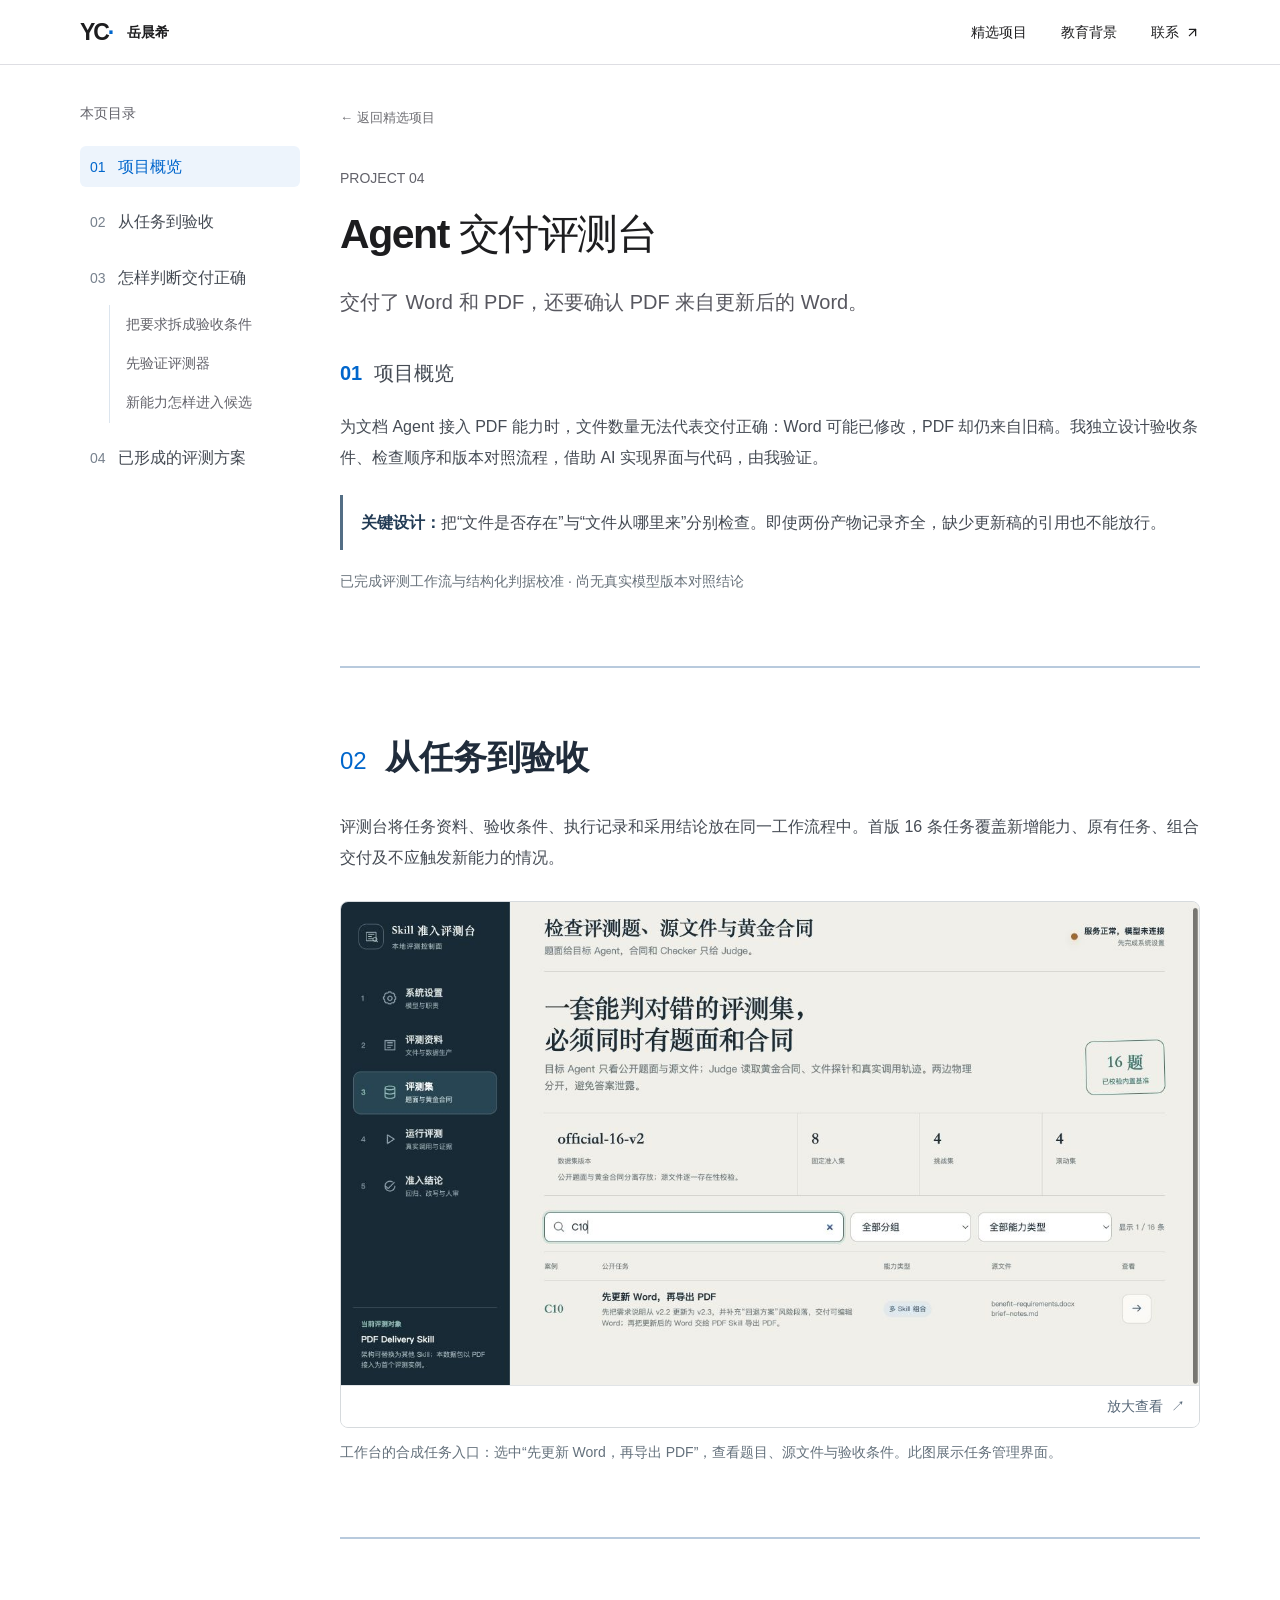
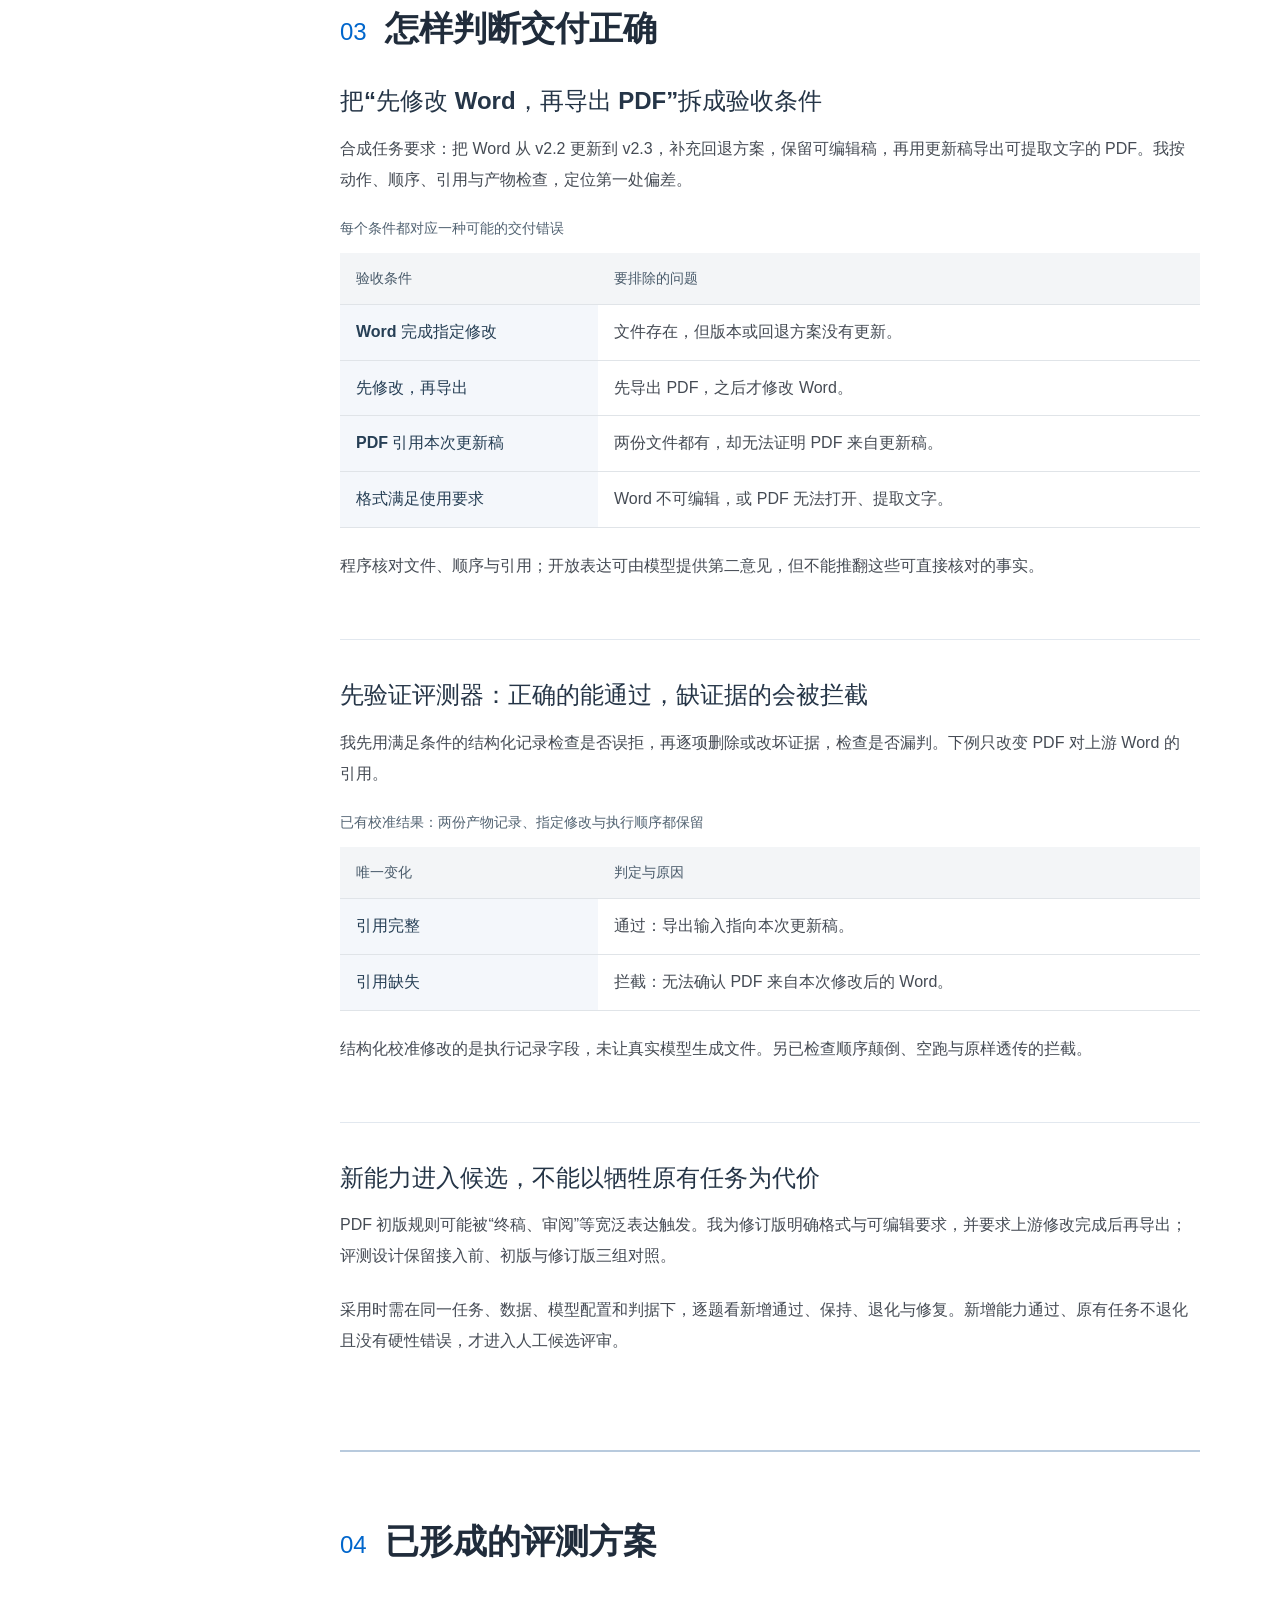
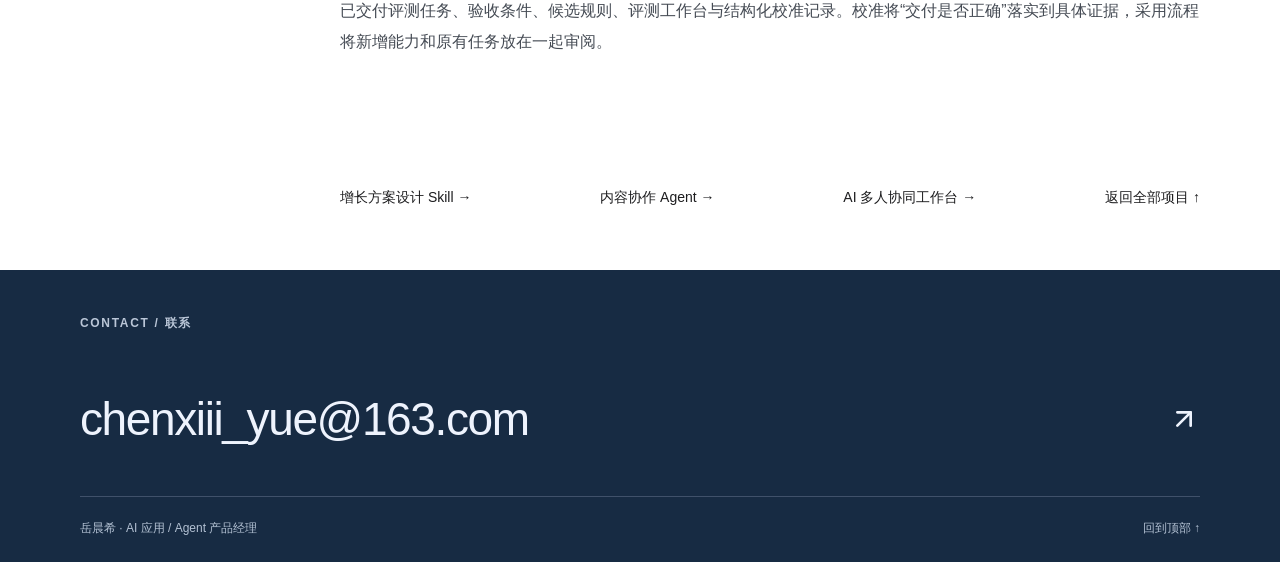
==== commit 0f6f5174: "Publish updated four-project AI product portfolio" ====
--- a/projects/evaluation/index.html
+++ b/projects/evaluation/index.html
@@ -1,2 +1,2 @@
-<!DOCTYPE html><html lang="zh-CN"><head><meta charSet="utf-8"/><meta name="viewport" content="width=device-width, initial-scale=1"/><link rel="stylesheet" href="/_next/static/css/index.C0RLAd8f.css" data-rsc-css-href="/_next/static/css/index.C0RLAd8f.css" data-precedence="vite-rsc/importer-resources"/><link rel="stylesheet" href="/_next/static/css/portfolio-reading.C4_0T3sX.css" data-rsc-css-href="/_next/static/css/portfolio-reading.C4_0T3sX.css" data-precedence="vite-rsc/importer-resources"/><link rel="modulepreload" fetchPriority="low" href="/_next/static/chunks/index-vCFD4LxV.js"/><script src="/_next/static/chunks/rolldown-runtime-C60lm6uB.js" type="module" async=""></script><script src="/_next/static/chunks/framework-D_rUT4EX.js" type="module" async=""></script><link rel="modulepreload" href="/_next/static/chunks/layout-segment-context-JyeyTb1C.js" crossorigin=""/><link rel="modulepreload" href="/_next/static/chunks/Icon-COpRllaJ.js" crossorigin=""/><link rel="modulepreload" href="/_next/static/chunks/case-toc-DEikIgBx.js" crossorigin=""/><link rel="modulepreload" href="/_next/static/chunks/evidence-screenshot-BXleymV6.js" crossorigin=""/><link rel="modulepreload" href="/_next/static/chunks/utils-BfF9hTxu.js" crossorigin=""/><link rel="modulepreload" href="/_next/static/chunks/table-7mKUdcia.js" crossorigin=""/><link rel="modulepreload" href="/_next/static/chunks/project-demo-86LbHLSo.js" crossorigin=""/><link rel="modulepreload" href="/_next/static/chunks/tencent-visuals-Dkm-Tuyy.js" crossorigin=""/><title>个人评测台 · Agent-Skill 准入评测 · 岳晨希</title><meta name="description" content="以 Word 到 PDF 任务展示交付合同、候选版本规则与证据判定，检查 Agent 是否完成完整交付。"/><meta name="robots" content="noindex, nofollow"/><link rel="icon" href="/favicon.svg"/><script>Object.assign(((self[Symbol.for("vinext.navigationRuntime")]??={bootstrap:{routeManifest:null},functions:{}}).bootstrap.rsc??={rsc:[]}),{params:{},nav:{"pathname":"/projects/evaluation","searchParams":[]}})</script><link rel="modulepreload" href="/_next/static/chunks/index-vCFD4LxV.js" />
-</head><body><div id="top" class="tech-home detail-page reading-case hierarchical-case"><a class="skip-link" href="#main">跳至正文</a><header class="site-header"><div class="shell header-inner"><a class="identity" href="/" aria-label="岳晨希，返回首页"><span class="identity-mark" aria-hidden="true">YC<span>·</span></span><span>岳晨希</span></a><nav aria-label="主导航"><a href="/#projects">精选项目</a><a href="/#about">关于我</a><a class="nav-contact" href="/#contact">联系 <svg xmlns="http://www.w3.org/2000/svg" width="15" height="15" viewBox="0 0 24 24" fill="none" stroke="currentColor" stroke-width="2" stroke-linecap="round" stroke-linejoin="round" class="lucide lucide-arrow-up-right" aria-hidden="true"><path d="M7 7h10v10"></path><path d="M7 17 17 7"></path></svg></a></nav></div></header><main id="main"><div class="shell reading-layout"><nav class="hierarchical-toc" aria-label="项目阅读目录"><div class="toc-desktop"><p class="toc-label">本页目录</p><ol class="chapter-list"><li class="chapter-active"><a class="chapter-link" href="#overview" aria-current="location"><span aria-hidden="true">0<!-- -->1</span>项目概览</a></li><li><a class="chapter-link" href="#workflow"><span aria-hidden="true">0<!-- -->2</span>方案流程</a></li><li><a class="chapter-link" href="#decisions"><span aria-hidden="true">0<!-- -->3</span>设计与实例</a><ol class="subchapter-list"><li><a href="#contract">交付合同</a></li><li><a href="#versions">版本对照</a></li><li><a href="#checker">证据判定与人工准入</a></li></ol></li><li><a class="chapter-link" href="#validation"><span aria-hidden="true">0<!-- -->4</span>交付与验证</a><ol class="subchapter-list"><li><a href="#validation-checks">C10 结构化判据校准</a></li><li><a href="#delivery-results">交付成果</a></li></ol></li></ol></div><details class="toc-mobile"><summary><span class="toc-location"><strong>项目概览</strong></span><span class="toc-toggle">目录 <span aria-hidden="true">⌄</span></span></summary><div class="toc-mobile-panel"><ol class="chapter-list"><li class="chapter-active"><a class="chapter-link" href="#overview" aria-current="location"><span aria-hidden="true">0<!-- -->1</span>项目概览</a></li><li><a class="chapter-link" href="#workflow"><span aria-hidden="true">0<!-- -->2</span>方案流程</a></li><li><a class="chapter-link" href="#decisions"><span aria-hidden="true">0<!-- -->3</span>设计与实例</a><ol class="subchapter-list"><li><a href="#contract">交付合同</a></li><li><a href="#versions">版本对照</a></li><li><a href="#checker">证据判定与人工准入</a></li></ol></li><li><a class="chapter-link" href="#validation"><span aria-hidden="true">0<!-- -->4</span>交付与验证</a><ol class="subchapter-list"><li><a href="#validation-checks">C10 结构化判据校准</a></li><li><a href="#delivery-results">交付成果</a></li></ol></li></ol></div></details></nav><article class="reading-article"><section tabindex="-1" id="overview" class="reading-overview"><a href="/#projects" class="back-link">← 返回精选项目</a><p class="overview-chapter"><span>01</span> 项目概览</p><div class="reading-kicker"><p>PROJECT <!-- -->03<!-- --> / <!-- -->个人独立项目</p><span>个人项目 · 合成业务资料</span></div><h1>文档 Agent 的 Skill 准入评测工作流</h1><p class="reading-definition">为文档 Agent 接入新 Skill 设计评测流程，同时检查新增能力、旧任务回归与跨 Skill 的文件交接，为采用决策提供依据。</p><p class="reading-role"><strong>个人独立项目<!-- -->｜<!-- -->独立设计与搭建｜AI 辅助实现</strong><span>2026.07 — 2026.08</span></p><dl class="product-brief"><div><dt>为谁使用</dt><dd>为文档 Agent 接入、修订 Skill 的开发与评测人员</dd></div><div><dt>输入什么</dt><dd>任务资料、候选版本与验收要求</dd></div><div><dt>交付什么</dt><dd>证据判定、质量诊断与人工准入依据</dd></div></dl><div class="my-scope"><strong>我的贡献</strong><p>独立设计初始评测集、交付合同、版本对照与判定流程；借助 AI 实现界面及代码，由我验证工作流与评测器。</p></div><div id="problem" class="overview-problem"><strong>要解决的问题</strong><p>接入 PDF Skill 后，Agent 可能跳过 Word 修改、改变原本的交付格式，或使用错误的上游文件。验收需要检查完整任务链。</p></div></section><section tabindex="-1" id="workflow" class="reading-section"><header><h2 class="chapter-heading"><span>02</span>方案流程</h2><p class="chapter-intro">先定义交付，再用证据判断是否完成。</p></header><div class="reading-content"><figure class="linear-process"><figcaption>从任务资料到准入判断</figcaption><ol><li><span class="process-index">0<!-- -->1</span><div><h3>准备资料与评测集</h3><span class="process-owner">评测设计</span><p>整理任务资料，分别定义公开题面与隐藏验收合同。</p><p class="process-output"><strong>交付</strong>题面、源文件、验收标准</p></div></li><li><span class="process-index">0<!-- -->2</span><div><h3>组织版本对照</h3><span class="process-owner">被测 Agent</span><p>按相同题面、数据和配置，设计接入前、初版与修订版对照。</p><p class="process-output"><strong>交付</strong>各版本的调用与产物证据</p></div></li><li><span class="process-index">0<!-- -->3</span><div><h3>检查完整交付</h3><span class="process-owner">规则评测器</span><p>核对必需文件、调用顺序和上游文件引用，定位关键错误。</p><p class="process-output"><strong>交付</strong>逐项判定、质量诊断</p></div></li><li><span class="process-index">0<!-- -->4</span><div><h3>形成准入判断</h3><span class="process-owner">人工审阅</span><p>结合新增能力、旧任务回归与失败证据，决定是否采用。</p><p class="process-output"><strong>交付</strong>准入依据、修订方向</p></div></li></ol><p class="process-note">以上为评测工作流设计；下方以 C10 任务说明合同、候选规则和结构化判据。</p></figure><div class="evaluation-workbench"><div class="visual-heading"><span class="design-label">WORKBENCH / 产品全貌</span><h3>从任务资料到人工准入，沿同一工作台推进。</h3></div><figure><button type="button" tabindex="0" data-base-ui-click-trigger="" id="base-ui-_R_1tl9l9i_" aria-haspopup="dialog" aria-expanded="false" data-slot="dialog-trigger" aria-label="放大查看：评测台全貌：流程导航与 C10 任务" class="demo-screenshot"><img src="/images/evaluation/overview.png" alt="真实评测台左侧包含系统设置、评测资料、评测集、运行评测与准入结论五个入口；右侧评测集页面筛选出 C10 先更新 Word 再导出 PDF 的任务和源文件。" width="1280" height="720" loading="lazy"/><span class="screenshot-enlarge">放大查看 <span aria-hidden="true">↗</span></span></button><figcaption class="evidence-caption">实际页面 · 内置合成任务，当前筛选 C10；此图展示工作台结构与任务入口。</figcaption></figure><p class="design-takeaway"><strong>阅读重点：</strong>左侧串起资料、任务、执行和准入；右侧将公开题面、源文件与证据合同入口放在同一行，便于按任务检查交付要求。</p></div></div></section><section tabindex="-1" id="decisions" class="reading-section"><header><h2 class="chapter-heading"><span>03</span>设计与实例</h2><p class="chapter-intro">用一个 Word → PDF 任务贯穿评测设计。</p></header><div class="reading-content"><div class="case-context"><h3>应用背景｜为已有文档 Agent 接入 PDF Skill</h3><dl class="handoff-example"><div><dt>已有能力</dt><dd>Agent 已能处理表格、Word 和演示文稿，现在准备新增 PDF 交付能力。</dd></div><div><dt>接入风险</dt><dd>新 Skill 可能抢占原有任务、跳过上游修改，或读取错误文件。即使生成了 PDF，用户要求也可能没有完整完成。</dd></div><div><dt>决策目标</dt><dd>在相同任务与配置下，判断候选版本是否增加能力、保持旧任务表现，并正确完成跨 Skill 交接。</dd></div></dl><p class="design-takeaway"><strong>准入原则：</strong>有新增通过的任务、没有旧任务退化、没有硬性错误，才进入人工候选评审。</p></div><div tabindex="-1" id="contract" class="narrative-block"><h3>交付合同</h3><p class="subsection-lead">把“完成任务”写成可检查的条件。</p><p>我构建了 16 条初始基准，覆盖新增能力、旧任务回归、跨 Skill 协作与负向边界。公开题面交给被测 Agent，隐藏验收合同由评测器读取。</p><div class="case-callout"><strong>C10 · 合成任务：先改文档，再交付两种格式</strong><p>更新需求说明，补充“回退方案”；交付可编辑 Word，再从更新后的 Word 导出 PDF。</p></div><div data-slot="table-container" class="relative w-full overflow-x-auto"><table data-slot="table" class="w-full caption-bottom text-sm"><thead data-slot="table-header" class="[&amp;_tr]:border-b"><tr data-slot="table-row" class="hover:bg-muted/50 data-[state=selected]:bg-muted border-b transition-colors has-aria-expanded:bg-muted/50"><th data-slot="table-head" class="text-foreground h-10 px-2 text-left align-middle font-medium whitespace-nowrap [&amp;:has([role=checkbox])]:pr-0">用户要求</th><th data-slot="table-head" class="text-foreground h-10 px-2 text-left align-middle font-medium whitespace-nowrap [&amp;:has([role=checkbox])]:pr-0">验收要检查的证据</th></tr></thead><tbody data-slot="table-body" class="[&amp;_tr:last-child]:border-0"><tr data-slot="table-row" class="hover:bg-muted/50 data-[state=selected]:bg-muted border-b transition-colors has-aria-expanded:bg-muted/50"><td data-slot="table-cell" class="p-2 align-middle whitespace-nowrap [&amp;:has([role=checkbox])]:pr-0">补充回退方案</td><td data-slot="table-cell" class="p-2 align-middle whitespace-nowrap [&amp;:has([role=checkbox])]:pr-0">更新后的 Word 包含指定修改，保持可编辑。</td></tr><tr data-slot="table-row" class="hover:bg-muted/50 data-[state=selected]:bg-muted border-b transition-colors has-aria-expanded:bg-muted/50"><td data-slot="table-cell" class="p-2 align-middle whitespace-nowrap [&amp;:has([role=checkbox])]:pr-0">从更新稿导出 PDF</td><td data-slot="table-cell" class="p-2 align-middle whitespace-nowrap [&amp;:has([role=checkbox])]:pr-0">Word 修改先于 PDF 导出，PDF 输入引用更新后的 Word。</td></tr><tr data-slot="table-row" class="hover:bg-muted/50 data-[state=selected]:bg-muted border-b transition-colors has-aria-expanded:bg-muted/50"><td data-slot="table-cell" class="p-2 align-middle whitespace-nowrap [&amp;:has([role=checkbox])]:pr-0">交付两种格式</td><td data-slot="table-cell" class="p-2 align-middle whitespace-nowrap [&amp;:has([role=checkbox])]:pr-0">Word 与 PDF 均存在，并检查文件能否打开、内容是否满足要求。</td></tr></tbody></table></div><p class="design-takeaway"><strong>设计取舍：</strong>把任务要求拆成独立判据；仅有文件名或一句“已完成”，不足以支持放行。</p></div><div tabindex="-1" id="versions" class="narrative-block"><h3>版本对照</h3><p class="subsection-lead">接入前、初版与修订版，回答不同的问题。</p><p>对照固定任务、数据、模型配置与判据，只改变接入的 Skill 规则。当前已完成工作流与判据校准，真实模型对照待补。</p><div class="version-comparison"><article><span>A0 / 接入前</span><h3>原有文档能力</h3><p>尚未接入 PDF Skill，作为任务能力基线。</p></article><article><span>A1 / 初版</span><h3>触发范围过宽</h3><p>遇到终稿、审阅或 PDF 就独占任务，可能抢占上游 Word 修改。</p></article><article><span>A2 / 修订版</span><h3>明确格式与交接</h3><p>先判断可编辑要求，完成上游修改后，再交给 PDF Skill。</p></article></div><p class="evidence-caption">以上为候选规则设计；效果需由同条件执行结果判断。</p><div class="evidence-pair"><article><h4>C10 要回答：交接是否修好？</h4><p>检查上游修改是否完成、PDF 是否读取更新稿，并保留首次偏差与产物证据，判断修订是否有效。</p></article><article><h4>旧任务还要回答：有没有退化？</h4><p>对只要求可编辑 Word 的任务，检查是否仍按原格式交付，避免 PDF Skill 抢占原有能力。</p></article></div><p class="design-takeaway"><strong>比较依据：</strong>逐题区分新增通过、保持、退化和修复恢复；平均分上升不能抵消旧任务退化。</p></div><div tabindex="-1" id="checker" class="narrative-block"><h3>证据判定与人工准入</h3><p class="subsection-lead">两个文件都有，还要检查它们如何衔接。</p><p>判据本身也可能误拒合格结果，或漏掉任务错误。我用合格正例检查误拒，再逐项破坏结构化证据检查漏判。下面两组记录只改变 PDF 的上游引用，判定就应不同。</p><div id="demo" class="inline-evidence"><div class="checker-example"><p class="evidence-caption">C10 判据校准 · 固定教学证据；文件标识为展示别名，未生成实际文件。两组 Word 记录均包含“回退方案”。</p><div class="evidence-pair"><article class="evidence-case evidence-case-pass"><h4>交接完整 · 结构化检查通过</h4><dl><div><dt>上游 Word</dt><dd>word-updated-v1</dd></div><div class="evidence-match"><dt>PDF 输入引用</dt><dd>word-updated-v1</dd></div><div><dt>调用顺序</dt><dd>① Word 修改 → ② PDF 导出</dd></div><div><dt>下游 PDF</dt><dd>pdf-final-v1</dd></div></dl><p>顺序与引用关系完整，满足这组结构化交接判据。</p></article><article class="evidence-case evidence-case-fail"><h4>交接缺失 · 拦截</h4><dl><div><dt>上游 Word</dt><dd>word-updated-v1</dd></div><div class="evidence-conflict"><dt>PDF 输入引用</dt><dd>缺失上游 Word 标识</dd></div><div><dt>调用顺序</dt><dd>① Word 修改 → ② PDF 导出</dd></div><div><dt>下游 PDF</dt><dd>pdf-final-v1</dd></div></dl><p>两类产物记录都在，但无法确认 PDF 来自更新后的 Word。</p></article></div><details class="optional-demo"><summary>更多校准例子：顺序错误与空跑</summary><div class="optional-demo-body evidence-pair"><article><h4>顺序错误 · 拦截</h4><p>先导出 PDF，再修改 Word。即使最终都有产物记录，也不满足“从更新后的 Word 导出”的顺序要求。</p><code>precedence_violated</code></article><article><h4>空跑 · 拦截</h4><p>声称完成任务，却没有 Word／PDF 调用和产物记录，命中必需调用与产物缺失。</p><code>required_artifact_missing</code></article></div></details></div></div><div id="admission" class="design-takeaway"><strong>判定顺序：</strong>Checkpoint（硬性检查）先拦截文件、顺序和交接错误；Rubric（质量量表）再诊断问题；最后由人审阅证据并决定是否进入候选。</div><div class="evaluation-admission-state"><h4>没有评测结论时，填写确认人也不能放行。</h4><div class="admission-state-layout"><figure><button type="button" tabindex="0" data-base-ui-click-trigger="" id="base-ui-_R_ur9al9i_" aria-haspopup="dialog" aria-expanded="false" data-slot="dialog-trigger" aria-label="放大查看：关键状态：尚无结论，候选确认不可用" class="demo-screenshot"><img src="/images/evaluation/decision.png" alt="真实评测台具名人工确认区域：确认人已填写评审人，标记 A2 为本地候选按钮仍禁用，下方显示尚无可确认结论。" width="640" height="332" loading="lazy"/><span class="screenshot-enlarge">放大查看 <span aria-hidden="true">↗</span></span></button></figure><div><p>当前尚无可确认结论，“标记 A2 为本地候选”保持不可用。具名确认必须建立在评测证据之上。</p><p class="evidence-caption">实际未运行状态 · 用于展示确认约束，未产生 A0／A1／A2 模型对照成绩。</p></div></div></div></div></div></section><section tabindex="-1" id="validation" class="reading-section"><header><h2 class="chapter-heading"><span>04</span>交付与验证</h2><p class="chapter-intro">先把评测标准做实，再为版本采用提供依据。</p></header><div class="reading-content"><ol class="delivery-timeline"><li><span class="process-index" aria-hidden="true">01</span><div><h3>定义风险与交付标准</h3><p>围绕新增能力、旧任务、跨 Skill 交接和负向边界，设计初始评测集、公开题面、隐藏合同与候选版本规则。</p></div></li><li><span class="process-index" aria-hidden="true">02</span><div><h3>搭建评测与人工准入工作流</h3><p>借助 AI 实现界面与代码，将执行记录、产物、逐项判定和失败定位组织为人工评审依据，由我验证工作流。</p></div></li><li><span class="process-index" aria-hidden="true">03</span><div><h3>验证产物处理，并校准评测器</h3><p>历史自动化检查覆盖文件生成、交接与判定。针对 C10，另用结构化正负例校准判据，检查误拒与漏判。</p></div></li></ol><div id="validation-checks" tabindex="-1" class="validation-evidence"><h3>C10 结构化判据校准</h3><div data-slot="table-container" class="relative w-full overflow-x-auto"><table data-slot="table" class="w-full caption-bottom text-sm"><thead data-slot="table-header" class="[&amp;_tr]:border-b"><tr data-slot="table-row" class="hover:bg-muted/50 data-[state=selected]:bg-muted border-b transition-colors has-aria-expanded:bg-muted/50"><th data-slot="table-head" class="text-foreground h-10 px-2 text-left align-middle font-medium whitespace-nowrap [&amp;:has([role=checkbox])]:pr-0">校准输入</th><th data-slot="table-head" class="text-foreground h-10 px-2 text-left align-middle font-medium whitespace-nowrap [&amp;:has([role=checkbox])]:pr-0">检查结果</th></tr></thead><tbody data-slot="table-body" class="[&amp;_tr:last-child]:border-0"><tr data-slot="table-row" class="hover:bg-muted/50 data-[state=selected]:bg-muted border-b transition-colors has-aria-expanded:bg-muted/50"><td data-slot="table-cell" class="p-2 align-middle whitespace-nowrap [&amp;:has([role=checkbox])]:pr-0">满足合同的合格证据</td><td data-slot="table-cell" class="p-2 align-middle whitespace-nowrap [&amp;:has([role=checkbox])]:pr-0">通过硬性检查。</td></tr><tr data-slot="table-row" class="hover:bg-muted/50 data-[state=selected]:bg-muted border-b transition-colors has-aria-expanded:bg-muted/50"><td data-slot="table-cell" class="p-2 align-middle whitespace-nowrap [&amp;:has([role=checkbox])]:pr-0">空跑／原样透传</td><td data-slot="table-cell" class="p-2 align-middle whitespace-nowrap [&amp;:has([role=checkbox])]:pr-0">分别被必需执行证据与质量判据拦截。</td></tr><tr data-slot="table-row" class="hover:bg-muted/50 data-[state=selected]:bg-muted border-b transition-colors has-aria-expanded:bg-muted/50"><td data-slot="table-cell" class="p-2 align-middle whitespace-nowrap [&amp;:has([role=checkbox])]:pr-0">删除交接引用／颠倒顺序</td><td data-slot="table-cell" class="p-2 align-middle whitespace-nowrap [&amp;:has([role=checkbox])]:pr-0">分别定位为交接缺失与顺序错误。</td></tr></tbody></table></div><p class="evidence-caption">结果来自本地结构化校准；真实文件质量另需结合执行产物检查。</p></div><div id="delivery-results" tabindex="-1" class="delivery-result"><h3>交付成果</h3><p><strong>16 条初始基准</strong>、验收合同、候选版本规则与评测工作台，形成从任务要求到证据判定、再到人工候选评审的完整设计。</p><p class="evidence-caption">项目使用合成业务资料；当前展示工作流与判据校准，A0／A1／A2 的真实模型执行对照仍待补充。</p></div></div></section><nav class="case-end case-links" aria-label="其他项目"><a href="/projects/jd">京东 Skill</a><a href="/projects/tencent">腾讯 Agent</a><a href="/projects/evaluation">个人评测台</a><a href="/#projects">返回全部项目 ↑</a></nav></article></div></main><footer id="contact" class="contact-section"><div class="shell"><div class="contact-top"><p class="eyebrow">CONTACT / 联系</p><span>业务分析 · 流程设计 · AI 交付验证</span></div><a class="email-link" href="mailto:chenxiii_yue@163.com">chenxiii_yue@163.com<svg xmlns="http://www.w3.org/2000/svg" width="24" height="24" viewBox="0 0 24 24" fill="none" stroke="currentColor" stroke-width="2" stroke-linecap="round" stroke-linejoin="round" class="lucide lucide-arrow-up-right" aria-hidden="true"><path d="M7 7h10v10"></path><path d="M7 17 17 7"></path></svg></a><div class="footer-bottom"><span>岳晨希 · AI 应用 / Agent 产品经理</span><a href="#top">回到顶部 ↑</a></div></div></footer></div><script type="module" src="/_next/static/chunks/index-vCFD4LxV.js" id="_R_" async=""></script><script>((self[Symbol.for("vinext.navigationRuntime")]??={bootstrap:{routeManifest:null},functions:{}}).bootstrap.rsc??={rsc:[]}).rsc.push("0:{\"page:/projects/evaluation\":\"$L1\",\"layout:/\":\"$L2\",\"route:/projects/evaluation\":\"$L3\",\"__route\":\"route:/projects/evaluation\",\"__interceptionContext\":null,\"__layoutIds\":[\"layout:/\"],\"__rootLayout\":\"/\",\"__bfcacheSegmentIdentities\":{\"layout:/\":\"[\\\"layout\\\",\\\"layout:/\\\",\\\"root-boundary:/\\\",\\\"\\\"]\",\"page:/projects/evaluation\":\"[\\\"page\\\",\\\"page:/projects/evaluation\\\",\\\"root-boundary:/\\\",\\\"[\\\\\\\"projects\\\\\\\",\\\\\\\"evaluation\\\\\\\"]\\\"]\"},\"__srcPage\":[\"projects\",\"evaluation\",\"page\"],\"__layoutFlags\":{\"layout:/\":\"s\"},\"__artifactCompatibility\":{\"schemaVersion\":1,\"graphVersion\":\"app-route-graph:69a75d88fc63c71c\",\"deploymentVersion\":\"8b08b40b-f7f9-4e8e-9a9d-88ec9729c0cb\",\"appElementsSchemaVersion\":1,\"rscPayloadSchemaVersion\":1,\"rootBoundaryId\":\"/\",\"renderEpoch\":null}}\n")</script><script>((self[Symbol.for("vinext.navigationRuntime")]??={bootstrap:{routeManifest:null},functions:{}}).bootstrap.rsc??={rsc:[]}).rsc.push("4:I[\"c5beb10df826\",[],\"Children\",1]\n")</script><script>((self[Symbol.for("vinext.navigationRuntime")]??={bootstrap:{routeManifest:null},functions:{}}).bootstrap.rsc??={rsc:[]}).rsc.push("5:I[\"0dc7e6a5ccb2\",[],\"GlobalErrorBoundary\",1]\n")</script><script>((self[Symbol.for("vinext.navigationRuntime")]??={bootstrap:{routeManifest:null},functions:{}}).bootstrap.rsc??={rsc:[]}).rsc.push("6:I[\"610eead2fe97\",[],\"default\",1]\n")</script><script>((self[Symbol.for("vinext.navigationRuntime")]??={bootstrap:{routeManifest:null},functions:{}}).bootstrap.rsc??={rsc:[]}).rsc.push("7:I[\"0dc7e6a5ccb2\",[],\"ErrorBoundary\",1]\n")</script><script>((self[Symbol.for("vinext.navigationRuntime")]??={bootstrap:{routeManifest:null},functions:{}}).bootstrap.rsc??={rsc:[]}).rsc.push("8:I[\"8c444080ebb8\",[],\"LayoutSegmentProvider\",1]\n")</script><script>((self[Symbol.for("vinext.navigationRuntime")]??={bootstrap:{routeManifest:null},functions:{}}).bootstrap.rsc??={rsc:[]}).rsc.push("9:I[\"c5beb10df826\",[],\"Slot\",1]\n")</script><script>((self[Symbol.for("vinext.navigationRuntime")]??={bootstrap:{routeManifest:null},functions:{}}).bootstrap.rsc??={rsc:[]}).rsc.push("a:I[\"0dc7e6a5ccb2\",[],\"NotFoundBoundary\",1]\n")</script><script>((self[Symbol.for("vinext.navigationRuntime")]??={bootstrap:{routeManifest:null},functions:{}}).bootstrap.rsc??={rsc:[]}).rsc.push("b:I[\"066132fd2803\",[],\"default\",1]\n")</script><script>((self[Symbol.for("vinext.navigationRuntime")]??={bootstrap:{routeManifest:null},functions:{}}).bootstrap.rsc??={rsc:[]}).rsc.push("c:I[\"40fe166cc87b\",[],\"AppRouterScrollTarget\",1]\n")</script><script>((self[Symbol.for("vinext.navigationRuntime")]??={bootstrap:{routeManifest:null},functions:{}}).bootstrap.rsc??={rsc:[]}).rsc.push("d:I[\"0dc7e6a5ccb2\",[],\"RedirectBoundary\",1]\n")</script><script>((self[Symbol.for("vinext.navigationRuntime")]??={bootstrap:{routeManifest:null},functions:{}}).bootstrap.rsc??={rsc:[]}).rsc.push(":HL[\"/_next/static/css/index.C0RLAd8f.css\",\"style\"     ]\n")</script><script>((self[Symbol.for("vinext.navigationRuntime")]??={bootstrap:{routeManifest:null},functions:{}}).bootstrap.rsc??={rsc:[]}).rsc.push("2:[[[\"$\",\"link\",\"css:/_next/static/css/index.C0RLAd8f.css\",{\"rel\":\"stylesheet\",\"precedence\":\"vite-rsc/importer-resources\",\"href\":\"/_next/static/css/index.C0RLAd8f.css\",\"data-rsc-css-href\":\"/_next/static/css/index.C0RLAd8f.css\"}],\"$undefined\"],[\"$\",\"html\",null,{\"lang\":\"zh-CN\",\"children\":[\"$\",\"body\",null,{\"children\":[\"$\",\"$L4\",null,{}]}]}]]\n")</script><script>((self[Symbol.for("vinext.navigationRuntime")]??={bootstrap:{routeManifest:null},functions:{}}).bootstrap.rsc??={rsc:[]}).rsc.push("3:[[[\"$\",\"meta\",null,{\"charSet\":\"utf-8\"}],[[\"$\",\"title\",\"0\",{\"children\":\"个人评测台 · Agent-Skill 准入评测 · 岳晨希\"}],[\"$\",\"meta\",\"1\",{\"name\":\"description\",\"content\":\"以 Word 到 PDF 任务展示交付合同、候选版本规则与证据判定，检查 Agent 是否完成完整交付。\"}],[\"$\",\"meta\",\"2\",{\"name\":\"robots\",\"content\":\"noindex, nofollow\"}],[\"$\",\"link\",\"3\",{\"data-vinext-streamed-icon\":\"$undefined\",\"rel\":\"icon\",\"href\":\"/favicon.svg\",\"type\":\"$undefined\",\"sizes\":\"$undefined\",\"color\":\"$undefined\",\"media\":\"$undefined\",\"fetchPriority\":\"$undefined\"}]],[[\"$\",\"meta\",\"0\",{\"name\":\"viewport\",\"content\":\"width=device-width, initial-scale=1\"}]]],[\"$\",\"$L5\",null,{\"fallback\":\"$6\",\"children\":[\"$\",\"$L7\",null,{\"fallback\":\"$6\",\"children\":[\"$\",\"$L8\",null,{\"providerId\":\"layout:/\",\"segmentMap\":{\"children\":[\"projects\",\"evaluation\"]},\"children\":[\"$\",\"$L9\",null,{\"id\":\"layout:/\",\"parallelSlots\":\"$undefined\",\"children\":[\"$\",\"$La\",null,{\"resetKey\":\"projects\",\"fallback\":[[[\"$\",\"a\",null,{\"className\":\"skip-link\",\"href\":\"#main\",\"children\":\"跳至正文\"}],[\"$\",\"header\",null,{\"className\":\"site-header\",\"children\":[\"$\",\"div\",null,{\"className\":\"shell header-inner\",\"children\":[[\"$\",\"a\",null,{\"className\":\"identity\",\"href\":\"/\",\"aria-label\":\"岳晨希，返回首页\",\"children\":[[\"$\",\"span\",null,{\"className\":\"identity-mark\",\"aria-hidden\":\"true\",\"children\":[\"YC\",[\"$\",\"span\",null,{\"children\":\"·\"}]]}],[\"$\",\"span\",null,{\"children\":\"岳晨希\"}]]}],[\"$\",\"nav\",null,{\"aria-label\":\"主导航\",\"children\":[[\"$\",\"a\",null,{\"href\":\"/#projects\",\"children\":\"精选项目\"}],[\"$\",\"a\",null,{\"href\":\"/#about\",\"children\":\"关于我\"}],[\"$\",\"a\",null,{\"className\":\"nav-contact\",\"href\":\"/#contact\",\"children\":[\"联系 \",[\"$\",\"$Lb\",null,{\"ref\":\"$undefined\",\"iconNode\":[[\"path\",{\"d\":\"M7 7h10v10\",\"key\":\"1tivn9\"}],[\"path\",{\"d\":\"M7 17 17 7\",\"key\":\"1vkiza\"}]],\"className\":\"lucide-arrow-up-right\",\"size\":15,\"aria-hidden\":\"true\"}]]}]]}]]}]}]],[\"$\",\"main\",null,{\"id\":\"main\",\"className\":\"shell not-found\",\"children\":[[\"$\",\"p\",null,{\"className\":\"eyebrow\",\"children\":\"404\"}],[\"$\",\"h1\",null,{\"children\":\"这个页面不存在。\"}],[\"$\",\"a\",null,{\"className\":\"primary-link\",\"href\":\"/\",\"children\":\"返回首页 →\"}]]}]],\"children\":[\"$\",\"$La\",null,{\"resetKey\":\"[\\\"projects\\\",\\\"evaluation\\\"]\",\"fallback\":[[[\"$\",\"a\",null,{\"className\":\"skip-link\",\"href\":\"#main\",\"children\":\"跳至正文\"}],[\"$\",\"header\",null,{\"className\":\"site-header\",\"children\":[\"$\",\"div\",null,{\"className\":\"shell header-inner\",\"children\":[[\"$\",\"a\",null,{\"className\":\"identity\",\"href\":\"/\",\"aria-label\":\"岳晨希，返回首页\",\"children\":[[\"$\",\"span\",null,{\"className\":\"identity-mark\",\"aria-hidden\":\"true\",\"children\":[\"YC\",[\"$\",\"span\",null,{\"children\":\"·\"}]]}],[\"$\",\"span\",null,{\"children\":\"岳晨希\"}]]}],[\"$\",\"nav\",null,{\"aria-label\":\"主导航\",\"children\":[[\"$\",\"a\",null,{\"href\":\"/#projects\",\"children\":\"精选项目\"}],[\"$\",\"a\",null,{\"href\":\"/#about\",\"children\":\"关于我\"}],[\"$\",\"a\",null,{\"className\":\"nav-contact\",\"href\":\"/#contact\",\"children\":[\"联系 \",[\"$\",\"$Lb\",null,{\"ref\":\"$undefined\",\"iconNode\":\"$3:1:props:children:props:children:props:children:props:children:props:fallback:0:1:props:children:props:children:1:props:children:2:props:children:1:props:iconNode\",\"className\":\"lucide-arrow-up-right\",\"size\":15,\"aria-hidden\":\"true\"}]]}]]}]]}]}]],[\"$\",\"main\",null,{\"id\":\"main\",\"className\":\"shell not-found\",\"children\":[[\"$\",\"p\",null,{\"className\":\"eyebrow\",\"children\":\"404\"}],[\"$\",\"h1\",null,{\"children\":\"这个页面不存在。\"}],[\"$\",\"a\",null,{\"className\":\"primary-link\",\"href\":\"/\",\"children\":\"返回首页 →\"}]]}]],\"children\":[\"$\",\"$Lc\",null,{\"children\":[\"$\",\"$Ld\",null,{\"children\":[[\"$\",\"$L8\",null,{\"providerId\":\"page:/projects/evaluation\",\"segmentMap\":{\"children\":[\"__PAGE__\"]},\"children\":[\"$\",\"$L9\",null,{\"id\":\"page:/projects/evaluation\"}]}],null]}]}]}]}]}]}]}]}],null,null]\n")</script><script>((self[Symbol.for("vinext.navigationRuntime")]??={bootstrap:{routeManifest:null},functions:{}}).bootstrap.rsc??={rsc:[]}).rsc.push("e:I[\"9188e43dc125\",[],\"HierarchicalCaseToc\",1]\n")</script><script>((self[Symbol.for("vinext.navigationRuntime")]??={bootstrap:{routeManifest:null},functions:{}}).bootstrap.rsc??={rsc:[]}).rsc.push(":HL[\"/_next/static/css/portfolio-reading.C4_0T3sX.css\",\"style\"     ]\n")</script><script>((self[Symbol.for("vinext.navigationRuntime")]??={bootstrap:{routeManifest:null},functions:{}}).bootstrap.rsc??={rsc:[]}).rsc.push("1:[[[\"$\",\"link\",\"css:/_next/static/css/index.C0RLAd8f.css\",{\"rel\":\"stylesheet\",\"precedence\":\"vite-rsc/importer-resources\",\"href\":\"/_next/static/css/index.C0RLAd8f.css\",\"data-rsc-css-href\":\"/_next/static/css/index.C0RLAd8f.css\"}],[\"$\",\"link\",\"css:/_next/static/css/portfolio-reading.C4_0T3sX.css\",{\"rel\":\"stylesheet\",\"precedence\":\"vite-rsc/importer-resources\",\"href\":\"/_next/static/css/portfolio-reading.C4_0T3sX.css\",\"data-rsc-css-href\":\"/_next/static/css/portfolio-reading.C4_0T3sX.css\"}],\"$undefined\"],[\"$\",\"div\",null,{\"id\":\"top\",\"className\":\"tech-home detail-page reading-case hierarchical-case\",\"children\":[[[\"$\",\"a\",null,{\"className\":\"skip-link\",\"href\":\"#main\",\"children\":\"跳至正文\"}],[\"$\",\"header\",null,{\"className\":\"site-header\",\"children\":[\"$\",\"div\",null,{\"className\":\"shell header-inner\",\"children\":[[\"$\",\"a\",null,{\"className\":\"identity\",\"href\":\"/\",\"aria-label\":\"岳晨希，返回首页\",\"children\":[[\"$\",\"span\",null,{\"className\":\"identity-mark\",\"aria-hidden\":\"true\",\"children\":[\"YC\",[\"$\",\"span\",null,{\"children\":\"·\"}]]}],[\"$\",\"span\",null,{\"children\":\"岳晨希\"}]]}],[\"$\",\"nav\",null,{\"aria-label\":\"主导航\",\"children\":[[\"$\",\"a\",null,{\"href\":\"/#projects\",\"children\":\"精选项目\"}],[\"$\",\"a\",null,{\"href\":\"/#about\",\"children\":\"关于我\"}],[\"$\",\"a\",null,{\"className\":\"nav-contact\",\"href\":\"/#contact\",\"children\":[\"联系 \",[\"$\",\"$Lb\",null,{\"ref\":\"$undefined\",\"iconNode\":\"$3:1:props:children:props:children:props:children:props:children:props:fallback:0:1:props:children:props:children:1:props:children:2:props:children:1:props:iconNode\",\"className\":\"lucide-arrow-up-right\",\"size\":15,\"aria-hidden\":\"true\"}]]}]]}]]}]}]],[\"$\",\"main\",null,{\"id\":\"main\",\"children\":[\"$\",\"div\",null,{\"className\":\"shell reading-layout\",\"children\":[[\"$\",\"$Le\",null,{\"chapters\":[{\"id\":\"overview\",\"title\":\"项目概览\"},{\"id\":\"workflow\",\"title\":\"方案流程\"},{\"id\":\"decisions\",\"title\":\"设计与实例\",\"children\":[{\"id\":\"contract\",\"title\":\"交付合同\"},{\"id\":\"versions\",\"title\":\"版本对照\"},{\"id\":\"checker\",\"title\":\"证据判定与人工准入\"}]},{\"id\":\"validation\",\"title\":\"交付与验证\",\"children\":[{\"id\":\"validation-checks\",\"title\":\"C10 结构化判据校准\"},{\"id\":\"delivery-results\",\"title\":\"交付成果\"}]}]}],[\"$\",\"article\",null,{\"className\":\"reading-article\",\"children\":[[\"$\",\"section\",null,{\"tabIndex\":-1,\"id\":\"overview\",\"className\":\"reading-overview\",\"children\":[[\"$\",\"a\",null,{\"href\":\"/#projects\",\"className\":\"back-link\",\"children\":\"← 返回精选项目\"}],[\"$\",\"p\",null,{\"className\":\"overview-chapter\",\"children\":[[\"$\",\"span\",null,{\"children\":\"01\"}],\" 项目概览\"]}],[\"$\",\"div\",null,{\"className\":\"reading-kicker\",\"children\":[[\"$\",\"p\",null,{\"children\":[\"PROJECT \",\"03\",\" / \",\"个人独立项目\"]}],[\"$\",\"span\",null,{\"children\":\"个人项目 · 合成业务资料\"}]]}],[\"$\",\"h1\",null,{\"children\":\"文档 Agent 的 Skill 准入评测工作流\"}],[\"$\",\"p\",null,{\"className\":\"reading-definition\",\"children\":\"为文档 Agent 接入新 Skill 设计评测流程，同时检查新增能力、旧任务回归与跨 Skill 的文件交接，为采用决策提供依据。\"}],[\"$\",\"p\",null,{\"className\":\"reading-role\",\"children\":[[\"$\",\"strong\",null,{\"children\":[\"个人独立项目\",\"｜\",\"独立设计与搭建｜AI 辅助实现\"]}],[\"$\",\"span\",null,{\"children\":\"2026.07 — 2026.08\"}]]}],[\"$\",\"dl\",null,{\"className\":\"product-brief\",\"children\":[[\"$\",\"div\",null,{\"children\":[[\"$\",\"dt\",null,{\"children\":\"为谁使用\"}],[\"$\",\"dd\",null,{\"children\":\"为文档 Agent 接入、修订 Skill 的开发与评测人员\"}]]}],[\"$\",\"div\",null,{\"children\":[[\"$\",\"dt\",null,{\"children\":\"输入什么\"}],[\"$\",\"dd\",null,{\"children\":\"任务资料、候选版本与验收要求\"}]]}],[\"$\",\"div\",null,{\"children\":[[\"$\",\"dt\",null,{\"children\":\"交付什么\"}],[\"$\",\"dd\",null,{\"children\":\"证据判定、质量诊断与人工准入依据\"}]]}]]}],[\"$\",\"div\",null,{\"className\":\"my-scope\",\"children\":[[\"$\",\"strong\",null,{\"children\":\"我的贡献\"}],[\"$\",\"p\",null,{\"children\":\"独立设计初始评测集、交付合同、版本对照与判定流程；借助 AI 实现界面及代码，由我验证工作流与评测器。\"}]]}],[\"$\",\"div\",null,{\"id\":\"problem\",\"className\":\"overview-problem\",\"children\":[[\"$\",\"strong\",null,{\"children\":\"要解决的问题\"}],[\"$\",\"p\",null,{\"children\":\"接入 PDF Skill 后，Agent 可能跳过 Word 修改、改变原本的交付格式，或使用错误的上游文件。验收需要检查完整任务链。\"}]]}]]}],[[[[\"$\",\"link\",\"css:/_next/static/css/index.C0RLAd8f.css\",{\"rel\":\"stylesheet\",\"precedence\":\"vite-rsc/importer-resources\",\"href\":\"/_next/static/css/index.C0RLAd8f.css\",\"data-rsc-css-href\":\"/_next/static/css/index.C0RLAd8f.css\"}],[\"$\",\"link\",\"css:/_next/static/css/portfolio-reading.C4_0T3sX.css\",{\"rel\":\"stylesheet\",\"precedence\":\"vite-rsc/importer-resources\",\"href\":\"/_next/static/css/portfolio-reading.C4_0T3sX.css\",\"data-rsc-css-href\":\"/_next/static/css/portfolio-reading.C4_0T3sX.css\"}],\"$undefined\"],[\"$\",\"section\",null,{\"tabIndex\":-1,\"id\":\"workflow\",\"className\":\"reading-section\",\"children\":[[\"$\",\"header\",null,{\"children\":[[\"$\",\"h2\",null,{\"className\":\"chapter-heading\",\"children\":[[\"$\",\"span\",null,{\"children\":\"02\"}],\"方案流程\"]}],[\"$\",\"p\",null,{\"className\":\"chapter-intro\",\"children\":\"先定义交付，再用证据判断是否完成。\"}]]}],[\"$\",\"div\",null,{\"className\":\"reading-content\",\"children\":[[\"$\",\"figure\",null,{\"className\":\"linear-process\",\"children\":[[\"$\",\"figcaption\",null,{\"children\":\"从任务资料到准入判断\"}],[\"$\",\"ol\",null,{\"children\":[[\"$\",\"li\",\"准备资料与评测集\",{\"children\":[[\"$\",\"span\",null,{\"className\":\"process-index\",\"children\":[\"0\",1]}],\"$Lf\"]}],\"$L10\",\"$L11\",\"$L12\"]}],\"$L13\"]}],\"$L14\"]}]]}]],\"$L15\",\"$L16\"],\"$L17\"]}]]}]}],\"$L18\"]}]]\n")</script><script>((self[Symbol.for("vinext.navigationRuntime")]??={bootstrap:{routeManifest:null},functions:{}}).bootstrap.rsc??={rsc:[]}).rsc.push("19:I[\"63419b8a407e\",[],\"EvidenceScreenshot\",1]\n")</script><script>((self[Symbol.for("vinext.navigationRuntime")]??={bootstrap:{routeManifest:null},functions:{}}).bootstrap.rsc??={rsc:[]}).rsc.push("1a:I[\"95d1b0fd0fb4\",[],\"Table\",1]\n")</script><script>((self[Symbol.for("vinext.navigationRuntime")]??={bootstrap:{routeManifest:null},functions:{}}).bootstrap.rsc??={rsc:[]}).rsc.push("1b:I[\"95d1b0fd0fb4\",[],\"TableHeader\",1]\n")</script><script>((self[Symbol.for("vinext.navigationRuntime")]??={bootstrap:{routeManifest:null},functions:{}}).bootstrap.rsc??={rsc:[]}).rsc.push("1c:I[\"95d1b0fd0fb4\",[],\"TableRow\",1]\n")</script><script>((self[Symbol.for("vinext.navigationRuntime")]??={bootstrap:{routeManifest:null},functions:{}}).bootstrap.rsc??={rsc:[]}).rsc.push("1d:I[\"95d1b0fd0fb4\",[],\"TableHead\",1]\n")</script><script>((self[Symbol.for("vinext.navigationRuntime")]??={bootstrap:{routeManifest:null},functions:{}}).bootstrap.rsc??={rsc:[]}).rsc.push("1e:I[\"95d1b0fd0fb4\",[],\"TableBody\",1]\n")</script><script>((self[Symbol.for("vinext.navigationRuntime")]??={bootstrap:{routeManifest:null},functions:{}}).bootstrap.rsc??={rsc:[]}).rsc.push("1f:I[\"95d1b0fd0fb4\",[],\"TableCell\",1]\n")</script><script>((self[Symbol.for("vinext.navigationRuntime")]??={bootstrap:{routeManifest:null},functions:{}}).bootstrap.rsc??={rsc:[]}).rsc.push("f:[\"$\",\"div\",null,{\"children\":[[\"$\",\"h3\",null,{\"children\":\"准备资料与评测集\"}],[\"$\",\"span\",null,{\"className\":\"process-owner\",\"children\":\"评测设计\"}],[\"$\",\"p\",null,{\"children\":\"整理任务资料，分别定义公开题面与隐藏验收合同。\"}],[\"$\",\"p\",null,{\"className\":\"process-output\",\"children\":[[\"$\",\"strong\",null,{\"children\":\"交付\"}],\"题面、源文件、验收标准\"]}]]}]\n")</script><script>((self[Symbol.for("vinext.navigationRuntime")]??={bootstrap:{routeManifest:null},functions:{}}).bootstrap.rsc??={rsc:[]}).rsc.push("10:[\"$\",\"li\",\"组织版本对照\",{\"children\":[[\"$\",\"span\",null,{\"className\":\"process-index\",\"children\":[\"0\",2]}],[\"$\",\"div\",null,{\"children\":[[\"$\",\"h3\",null,{\"children\":\"组织版本对照\"}],[\"$\",\"span\",null,{\"className\":\"process-owner\",\"children\":\"被测 Agent\"}],[\"$\",\"p\",null,{\"children\":\"按相同题面、数据和配置，设计接入前、初版与修订版对照。\"}],[\"$\",\"p\",null,{\"className\":\"process-output\",\"children\":[[\"$\",\"strong\",null,{\"children\":\"交付\"}],\"各版本的调用与产物证据\"]}]]}]]}]\n")</script><script>((self[Symbol.for("vinext.navigationRuntime")]??={bootstrap:{routeManifest:null},functions:{}}).bootstrap.rsc??={rsc:[]}).rsc.push("11:[\"$\",\"li\",\"检查完整交付\",{\"children\":[[\"$\",\"span\",null,{\"className\":\"process-index\",\"children\":[\"0\",3]}],[\"$\",\"div\",null,{\"children\":[[\"$\",\"h3\",null,{\"children\":\"检查完整交付\"}],[\"$\",\"span\",null,{\"className\":\"process-owner\",\"children\":\"规则评测器\"}],[\"$\",\"p\",null,{\"children\":\"核对必需文件、调用顺序和上游文件引用，定位关键错误。\"}],[\"$\",\"p\",null,{\"className\":\"process-output\",\"children\":[[\"$\",\"strong\",null,{\"children\":\"交付\"}],\"逐项判定、质量诊断\"]}]]}]]}]\n")</script><script>((self[Symbol.for("vinext.navigationRuntime")]??={bootstrap:{routeManifest:null},functions:{}}).bootstrap.rsc??={rsc:[]}).rsc.push("12:[\"$\",\"li\",\"形成准入判断\",{\"children\":[[\"$\",\"span\",null,{\"className\":\"process-index\",\"children\":[\"0\",4]}],[\"$\",\"div\",null,{\"children\":[[\"$\",\"h3\",null,{\"children\":\"形成准入判断\"}],[\"$\",\"span\",null,{\"className\":\"process-owner\",\"children\":\"人工审阅\"}],[\"$\",\"p\",null,{\"children\":\"结合新增能力、旧任务回归与失败证据，决定是否采用。\"}],[\"$\",\"p\",null,{\"className\":\"process-output\",\"children\":[[\"$\",\"strong\",null,{\"children\":\"交付\"}],\"准入依据、修订方向\"]}]]}]]}]\n")</script><script>((self[Symbol.for("vinext.navigationRuntime")]??={bootstrap:{routeManifest:null},functions:{}}).bootstrap.rsc??={rsc:[]}).rsc.push("13:[\"$\",\"p\",null,{\"className\":\"process-note\",\"children\":\"以上为评测工作流设计；下方以 C10 任务说明合同、候选规则和结构化判据。\"}]\n")</script><script>((self[Symbol.for("vinext.navigationRuntime")]??={bootstrap:{routeManifest:null},functions:{}}).bootstrap.rsc??={rsc:[]}).rsc.push("14:[\"$\",\"div\",null,{\"className\":\"evaluation-workbench\",\"children\":[[\"$\",\"div\",null,{\"className\":\"visual-heading\",\"children\":[[\"$\",\"span\",null,{\"className\":\"design-label\",\"children\":\"WORKBENCH / 产品全貌\"}],[\"$\",\"h3\",null,{\"children\":\"从任务资料到人工准入，沿同一工作台推进。\"}]]}],[\"$\",\"figure\",null,{\"children\":[[\"$\",\"$L19\",null,{\"src\":\"/images/evaluation/overview.png\",\"title\":\"评测台全貌：流程导航与 C10 任务\",\"alt\":\"真实评测台左侧包含系统设置、评测资料、评测集、运行评测与准入结论五个入口；右侧评测集页面筛选出 C10 先更新 Word 再导出 PDF 的任务和源文件。\",\"width\":1280,\"height\":720,\"description\":\"评测台独立副本的实际页面，使用内置合成任务；当前筛选 C10。\"}],[\"$\",\"figcaption\",null,{\"className\":\"evidence-caption\",\"children\":\"实际页面 · 内置合成任务，当前筛选 C10；此图展示工作台结构与任务入口。\"}]]}],[\"$\",\"p\",null,{\"className\":\"design-takeaway\",\"children\":[[\"$\",\"strong\",null,{\"children\":\"阅读重点：\"}],\"左侧串起资料、任务、执行和准入；右侧将公开题面、源文件与证据合同入口放在同一行，便于按任务检查交付要求。\"]}]]}]\n")</script><script>((self[Symbol.for("vinext.navigationRuntime")]??={bootstrap:{routeManifest:null},functions:{}}).bootstrap.rsc??={rsc:[]}).rsc.push("15:[[[\"$\",\"link\",\"css:/_next/static/css/index.C0RLAd8f.css\",{\"rel\":\"stylesheet\",\"precedence\":\"vite-rsc/importer-resources\",\"href\":\"/_next/static/css/index.C0RLAd8f.css\",\"data-rsc-css-href\":\"/_next/static/css/index.C0RLAd8f.css\"}],[\"$\",\"link\",\"css:/_next/static/css/portfolio-reading.C4_0T3sX.css\",{\"rel\":\"stylesheet\",\"precedence\":\"vite-rsc/importer-resources\",\"href\":\"/_next/static/css/portfolio-reading.C4_0T3sX.css\",\"data-rsc-css-href\":\"/_next/static/css/portfolio-reading.C4_0T3sX.css\"}],\"$undefined\"],[\"$\",\"section\",null,{\"tabIndex\":-1,\"id\":\"decisions\",\"className\":\"reading-section\",\"children\":[[\"$\",\"header\",null,{\"children\":[[\"$\",\"h2\",null,{\"className\":\"chapter-heading\",\"children\":[[\"$\",\"span\",null,{\"children\":\"03\"}],\"设计与实例\"]}],[\"$\",\"p\",null,{\"className\":\"chapter-intro\",\"children\":\"用一个 Word → PDF 任务贯穿评测设计。\"}]]}],[\"$\",\"div\",null,{\"className\":\"reading-content\",\"children\":[[\"$\",\"div\",null,{\"className\":\"case-context\",\"children\":[[\"$\",\"h3\",null,{\"children\":\"应用背景｜为已有文档 Agent 接入 PDF Skill\"}],[\"$\",\"dl\",null,{\"className\":\"handoff-example\",\"children\":[[\"$\",\"div\",null,{\"children\":[[\"$\",\"dt\",null,{\"children\":\"已有能力\"}],[\"$\",\"dd\",null,{\"children\":\"Agent 已能处理表格、Word 和演示文稿，现在准备新增 PDF 交付能力。\"}]]}],[\"$\",\"div\",null,{\"children\":[[\"$\",\"dt\",null,{\"children\":\"接入风险\"}],[\"$\",\"dd\",null,{\"children\":\"新 Skill 可能抢占原有任务、跳过上游修改，或读取错误文件。即使生成了 PDF，用户要求也可能没有完整完成。\"}]]}],[\"$\",\"div\",null,{\"children\":[[\"$\",\"dt\",null,{\"children\":\"决策目标\"}],[\"$\",\"dd\",null,{\"children\":\"在相同任务与配置下，判断候选版本是否增加能力、保持旧任务表现，并正确完成跨 Skill 交接。\"}]]}]]}],[\"$\",\"p\",null,{\"className\":\"design-takeaway\",\"children\":[[\"$\",\"strong\",null,{\"children\":\"准入原则：\"}],\"有新增通过的任务、没有旧任务退化、没有硬性错误，才进入人工候选评审。\"]}]]}],[\"$\",\"div\",null,{\"tabIndex\":-1,\"id\":\"contract\",\"className\":\"narrative-block\",\"children\":[[\"$\",\"h3\",null,{\"children\":\"交付合同\"}],[\"$\",\"p\",null,{\"className\":\"subsection-lead\",\"children\":\"把“完成任务”写成可检查的条件。\"}],[\"$\",\"p\",null,{\"children\":\"我构建了 16 条初始基准，覆盖新增能力、旧任务回归、跨 Skill 协作与负向边界。公开题面交给被测 Agent，隐藏验收合同由评测器读取。\"}],[\"$\",\"div\",null,{\"className\":\"case-callout\",\"children\":[[\"$\",\"strong\",null,{\"children\":\"C10 · 合成任务：先改文档，再交付两种格式\"}],[\"$\",\"p\",null,{\"children\":\"更新需求说明，补充“回退方案”；交付可编辑 Word，再从更新后的 Word 导出 PDF。\"}]]}],[\"$\",\"$L1a\",null,{\"children\":[[\"$\",\"$L1b\",null,{\"children\":[\"$\",\"$L1c\",null,{\"children\":[[\"$\",\"$L1d\",null,{\"children\":\"用户要求\"}],[\"$\",\"$L1d\",null,{\"children\":\"验收要检查的证据\"}]]}]}],[\"$\",\"$L1e\",null,{\"children\":[[\"$\",\"$L1c\",null,{\"children\":[[\"$\",\"$L1f\",null,{\"children\":\"补充回退方案\"}],[\"$\",\"$L1f\",null,{\"children\":\"更新后的 Word 包含指定修改，保持可编辑。\"}]]}],[\"$\",\"$L1c\",null,{\"children\":[[\"$\",\"$L1f\",null,{\"children\":\"从更新稿导出 PDF\"}],[\"$\",\"$L1f\",null,{\"children\":\"Word 修改先于 PDF 导出，PDF 输入引用更新后的 Word。\"}]]}],[\"$\",\"$L1c\",null,{\"children\":[[\"$\",\"$L1f\",null,{\"children\":\"交付两种格式\"}],[\"$\",\"$L1f\",null,{\"children\":\"Word 与 PDF 均存在，并检查文件能否打开、内容是否满足要求。\"}]]}]]}]]}],[\"$\",\"p\",null,{\"className\":\"design-takeaway\",\"children\":[[\"$\",\"strong\",null,{\"children\":\"设计取舍：\"}],\"把任务要求拆成独立判据；仅有文件名或一句“已完成”，不足以支持放行。\"]}]]}],[\"$\",\"div\",null,{\"tabIndex\":-1,\"id\":\"versions\",\"className\":\"narrative-block\",\"children\":[[\"$\",\"h3\",null,{\"children\":\"版本对照\"}],[\"$\",\"p\",null,{\"className\":\"subsection-lead\",\"children\":\"接入前、初版与修订版，回答不同的问题。\"}],[\"$\",\"p\",null,{\"children\":\"对照固定任务、数据、模型配置与判据，只改变接入的 Skill 规则。当前已完成工作流与判据校准，真实模型对照待补。\"}],[\"$\",\"div\",null,{\"className\":\"version-comparison\",\"children\":[[\"$\",\"article\",null,{\"children\":[[\"$\",\"span\",null,{\"children\":\"A0 / 接入前\"}],[\"$\",\"h3\",null,{\"children\":\"原有文档能力\"}],[\"$\",\"p\",null,{\"children\":\"尚未接入 PDF Skill，作为任务能力基线。\"}]]}],[\"$\",\"article\",null,{\"children\":[[\"$\",\"span\",null,{\"children\":\"A1 / 初版\"}],[\"$\",\"h3\",null,{\"children\":\"触发范围过宽\"}],[\"$\",\"p\",null,{\"children\":\"遇到终稿、审阅或 PDF 就独占任务，可能抢占上游 Word 修改。\"}]]}],[\"$\",\"article\",null,{\"children\":[[\"$\",\"span\",null,{\"children\":\"A2 / 修订版\"}],[\"$\",\"h3\",null,{\"children\":\"明确格式与交接\"}],[\"$\",\"p\",null,{\"children\":\"先判断可编辑要求，完成上游修改后，再交给 PDF Skill。\"}]]}]]}],[\"$\",\"p\",null,{\"className\":\"evidence-caption\",\"children\":\"以上为候选规则设计；效果需由同条件执行结果判断。\"}],[\"$\",\"div\",null,{\"className\":\"evidence-pair\",\"children\":[[\"$\",\"article\",null,{\"children\":[[\"$\",\"h4\",null,{\"children\":\"C10 要回答：交接是否修好？\"}],[\"$\",\"p\",null,{\"children\":\"检查上游修改是否完成、PDF 是否读取更新稿，并保留首次偏差与产物证据，判断修订是否有效。\"}]]}],[\"$\",\"article\",null,{\"children\":[[\"$\",\"h4\",null,{\"children\":\"旧任务还要回答：有没有退化？\"}],[\"$\",\"p\",null,{\"children\":\"对只要求可编辑 Word 的任务，检查是否仍按原格式交付，避免 PDF Skill 抢占原有能力。\"}]]}]]}],[\"$\",\"p\",null,{\"className\":\"design-takeaway\",\"children\":[[\"$\",\"strong\",null,{\"children\":\"比较依据：\"}],\"逐题区分新增通过、保持、退化和修复恢复；平均分上升不能抵消旧任务退化。\"]}]]}],[\"$\",\"div\",null,{\"tabIndex\":-1,\"id\":\"checker\",\"className\":\"narrative-block\",\"children\":[[\"$\",\"h3\",null,{\"children\":\"证据判定与人工准入\"}],[\"$\",\"p\",null,{\"className\":\"subsection-lead\",\"children\":\"两个文件都有，还要检查它们如何衔接。\"}],[\"$\",\"p\",null,{\"children\":\"判据本身也可能误拒合格结果，或漏掉任务错误。我用合格正例检查误拒，再逐项破坏结构化证据检查漏判。下面两组记录只改变 PDF 的上游引用，判定就应不同。\"}],[\"$\",\"div\",null,{\"id\":\"demo\",\"className\":\"inline-evidence\",\"children\":\"$L20\"}],\"$L21\",\"$L22\"]}]]}]]}]]\n")</script><script>((self[Symbol.for("vinext.navigationRuntime")]??={bootstrap:{routeManifest:null},functions:{}}).bootstrap.rsc??={rsc:[]}).rsc.push("16:[[[\"$\",\"link\",\"css:/_next/static/css/index.C0RLAd8f.css\",{\"rel\":\"stylesheet\",\"precedence\":\"vite-rsc/importer-resources\",\"href\":\"/_next/static/css/index.C0RLAd8f.css\",\"data-rsc-css-href\":\"/_next/static/css/index.C0RLAd8f.css\"}],[\"$\",\"link\",\"css:/_next/static/css/portfolio-reading.C4_0T3sX.css\",{\"rel\":\"stylesheet\",\"precedence\":\"vite-rsc/importer-resources\",\"href\":\"/_next/static/css/portfolio-reading.C4_0T3sX.css\",\"data-rsc-css-href\":\"/_next/static/css/portfolio-reading.C4_0T3sX.css\"}],\"$undefined\"],[\"$\",\"section\",null,{\"tabIndex\":-1,\"id\":\"validation\",\"className\":\"reading-section\",\"children\":[[\"$\",\"header\",null,{\"children\":[[\"$\",\"h2\",null,{\"className\":\"chapter-heading\",\"children\":[[\"$\",\"span\",null,{\"children\":\"04\"}],\"交付与验证\"]}],[\"$\",\"p\",null,{\"className\":\"chapter-intro\",\"children\":\"先把评测标准做实，再为版本采用提供依据。\"}]]}],[\"$\",\"div\",null,{\"className\":\"reading-content\",\"children\":[[\"$\",\"ol\",null,{\"className\":\"delivery-timeline\",\"children\":[[\"$\",\"li\",null,{\"children\":[[\"$\",\"span\",null,{\"className\":\"process-index\",\"aria-hidden\":\"true\",\"children\":\"01\"}],[\"$\",\"div\",null,{\"children\":[[\"$\",\"h3\",null,{\"children\":\"定义风险与交付标准\"}],[\"$\",\"p\",null,{\"children\":\"围绕新增能力、旧任务、跨 Skill 交接和负向边界，设计初始评测集、公开题面、隐藏合同与候选版本规则。\"}]]}]]}],[\"$\",\"li\",null,{\"children\":[[\"$\",\"span\",null,{\"className\":\"process-index\",\"aria-hidden\":\"true\",\"children\":\"02\"}],[\"$\",\"div\",null,{\"children\":[[\"$\",\"h3\",null,{\"children\":\"搭建评测与人工准入工作流\"}],[\"$\",\"p\",null,{\"children\":\"借助 AI 实现界面与代码，将执行记录、产物、逐项判定和失败定位组织为人工评审依据，由我验证工作流。\"}]]}]]}],[\"$\",\"li\",null,{\"children\":[[\"$\",\"span\",null,{\"className\":\"process-index\",\"aria-hidden\":\"true\",\"children\":\"03\"}],[\"$\",\"div\",null,{\"children\":[[\"$\",\"h3\",null,{\"children\":\"验证产物处理，并校准评测器\"}],[\"$\",\"p\",null,{\"children\":\"历史自动化检查覆盖文件生成、交接与判定。针对 C10，另用结构化正负例校准判据，检查误拒与漏判。\"}]]}]]}]]}],[\"$\",\"div\",null,{\"id\":\"validation-checks\",\"tabIndex\":-1,\"className\":\"validation-evidence\",\"children\":[[\"$\",\"h3\",null,{\"children\":\"C10 结构化判据校准\"}],[\"$\",\"$L1a\",null,{\"children\":[[\"$\",\"$L1b\",null,{\"children\":[\"$\",\"$L1c\",null,{\"children\":[[\"$\",\"$L1d\",null,{\"children\":\"校准输入\"}],[\"$\",\"$L1d\",null,{\"children\":\"检查结果\"}]]}]}],[\"$\",\"$L1e\",null,{\"children\":[[\"$\",\"$L1c\",null,{\"children\":[[\"$\",\"$L1f\",null,{\"children\":\"满足合同的合格证据\"}],[\"$\",\"$L1f\",null,{\"children\":\"通过硬性检查。\"}]]}],[\"$\",\"$L1c\",null,{\"children\":[[\"$\",\"$L1f\",null,{\"children\":\"空跑／原样透传\"}],[\"$\",\"$L1f\",null,{\"children\":\"分别被必需执行证据与质量判据拦截。\"}]]}],[\"$\",\"$L1c\",null,{\"children\":[[\"$\",\"$L1f\",null,{\"children\":\"删除交接引用／颠倒顺序\"}],[\"$\",\"$L1f\",null,{\"children\":\"分别定位为交接缺失与顺序错误。\"}]]}]]}]]}],[\"$\",\"p\",null,{\"className\":\"evidence-caption\",\"children\":\"结果来自本地结构化校准；真实文件质量另需结合执行产物检查。\"}]]}],[\"$\",\"div\",null,{\"id\":\"delivery-results\",\"tabIndex\":-1,\"className\":\"delivery-result\",\"children\":[[\"$\",\"h3\",null,{\"children\":\"交付成果\"}],[\"$\",\"p\",null,{\"children\":[[\"$\",\"strong\",null,{\"children\":\"16 条初始基准\"}],\"、验收合同、候选版本规则与评测工作台，形成从任务要求到证据判定、再到人工候选评审的完整设计。\"]}],[\"$\",\"p\",null,{\"className\":\"evidence-caption\",\"children\":\"项目使用合成业务资料；当前展示工作流与判据校准，A0／A1／A2 的真实模型执行对照仍待补充。\"}]]}]]}]]}]]\n")</script><script>((self[Symbol.for("vinext.navigationRuntime")]??={bootstrap:{routeManifest:null},functions:{}}).bootstrap.rsc??={rsc:[]}).rsc.push("17:[\"$\",\"nav\",null,{\"className\":\"case-end case-links\",\"aria-label\":\"其他项目\",\"children\":[[\"$\",\"a\",null,{\"href\":\"/projects/jd\",\"children\":\"京东 Skill\"}],[\"$\",\"a\",null,{\"href\":\"/projects/tencent\",\"children\":\"腾讯 Agent\"}],[\"$\",\"a\",null,{\"href\":\"/projects/evaluation\",\"children\":\"个人评测台\"}],[\"$\",\"a\",null,{\"href\":\"/#projects\",\"children\":\"返回全部项目 ↑\"}]]}]\n")</script><script>((self[Symbol.for("vinext.navigationRuntime")]??={bootstrap:{routeManifest:null},functions:{}}).bootstrap.rsc??={rsc:[]}).rsc.push("18:[\"$\",\"footer\",null,{\"id\":\"contact\",\"className\":\"contact-section\",\"children\":[\"$\",\"div\",null,{\"className\":\"shell\",\"children\":[[\"$\",\"div\",null,{\"className\":\"contact-top\",\"children\":[[\"$\",\"p\",null,{\"className\":\"eyebrow\",\"children\":\"CONTACT / 联系\"}],[\"$\",\"span\",null,{\"children\":\"业务分析 · 流程设计 · AI 交付验证\"}]]}],[\"$\",\"a\",null,{\"className\":\"email-link\",\"href\":\"mailto:chenxiii_yue@163.com\",\"children\":[\"chenxiii_yue@163.com\",[\"$\",\"$Lb\",null,{\"ref\":\"$undefined\",\"iconNode\":\"$3:1:props:children:props:children:props:children:props:children:props:fallback:0:1:props:children:props:children:1:props:children:2:props:children:1:props:iconNode\",\"className\":\"lucide-arrow-up-right\",\"aria-hidden\":\"true\"}]]}],[\"$\",\"div\",null,{\"className\":\"footer-bottom\",\"children\":[[\"$\",\"span\",null,{\"children\":\"岳晨希 · AI 应用 / Agent 产品经理\"}],[\"$\",\"a\",null,{\"href\":\"#top\",\"children\":\"回到顶部 ↑\"}]]}]]}]}]\n")</script><script>((self[Symbol.for("vinext.navigationRuntime")]??={bootstrap:{routeManifest:null},functions:{}}).bootstrap.rsc??={rsc:[]}).rsc.push("23:I[\"81206ac927ad\",[],\"EvaluationDemo\",1]\n")</script><script>((self[Symbol.for("vinext.navigationRuntime")]??={bootstrap:{routeManifest:null},functions:{}}).bootstrap.rsc??={rsc:[]}).rsc.push("20:[\"$\",\"$L23\",null,{}]\n")</script><script>((self[Symbol.for("vinext.navigationRuntime")]??={bootstrap:{routeManifest:null},functions:{}}).bootstrap.rsc??={rsc:[]}).rsc.push("21:[\"$\",\"div\",null,{\"id\":\"admission\",\"className\":\"design-takeaway\",\"children\":[[\"$\",\"strong\",null,{\"children\":\"判定顺序：\"}],\"Checkpoint（硬性检查）先拦截文件、顺序和交接错误；Rubric（质量量表）再诊断问题；最后由人审阅证据并决定是否进入候选。\"]}]\n")</script><script>((self[Symbol.for("vinext.navigationRuntime")]??={bootstrap:{routeManifest:null},functions:{}}).bootstrap.rsc??={rsc:[]}).rsc.push("22:[\"$\",\"div\",null,{\"className\":\"evaluation-admission-state\",\"children\":[[\"$\",\"h4\",null,{\"children\":\"没有评测结论时，填写确认人也不能放行。\"}],[\"$\",\"div\",null,{\"className\":\"admission-state-layout\",\"children\":[[\"$\",\"figure\",null,{\"children\":[\"$\",\"$L19\",null,{\"src\":\"/images/evaluation/decision.png\",\"title\":\"关键状态：尚无结论，候选确认不可用\",\"alt\":\"真实评测台具名人工确认区域：确认人已填写评审人，标记 A2 为本地候选按钮仍禁用，下方显示尚无可确认结论。\",\"width\":640,\"height\":332,\"description\":\"未运行模型评测时的实际界面状态，确认人使用展示名称。\"}]}],[\"$\",\"div\",null,{\"children\":[[\"$\",\"p\",null,{\"children\":\"当前尚无可确认结论，“标记 A2 为本地候选”保持不可用。具名确认必须建立在评测证据之上。\"}],[\"$\",\"p\",null,{\"className\":\"evidence-caption\",\"children\":\"实际未运行状态 · 用于展示确认约束，未产生 A0／A1／A2 模型对照成绩。\"}]]}]]}]]}]\n")</script><script>Object.assign(((self[Symbol.for("vinext.navigationRuntime")]??={bootstrap:{routeManifest:null},functions:{}}).bootstrap.rsc??={rsc:[]}),{"initialCacheKind":"static"});((self[Symbol.for("vinext.navigationRuntime")]??={bootstrap:{routeManifest:null},functions:{}}).bootstrap.rsc??={rsc:[]}).done=true</script></body></html>+<!DOCTYPE html><html lang="zh-CN"><head><meta charSet="utf-8"/><meta name="viewport" content="width=device-width, initial-scale=1"/><link rel="stylesheet" href="/_next/static/css/index.C0RLAd8f.css" data-rsc-css-href="/_next/static/css/index.C0RLAd8f.css" data-precedence="vite-rsc/importer-resources"/><link rel="stylesheet" href="/_next/static/css/case-story.Ck4GbSLX.css" data-rsc-css-href="/_next/static/css/case-story.Ck4GbSLX.css" data-precedence="vite-rsc/importer-resources"/><link rel="stylesheet" href="/_next/static/css/anonymous-portfolio.DQwmS_Tu.css" data-rsc-css-href="/_next/static/css/anonymous-portfolio.DQwmS_Tu.css" data-precedence="vite-rsc/importer-resources"/><link rel="modulepreload" fetchPriority="low" href="/_next/static/chunks/index--lSmfdsh.js"/><script src="/_next/static/chunks/rolldown-runtime-C60lm6uB.js" type="module" async=""></script><script src="/_next/static/chunks/framework-D_rUT4EX.js" type="module" async=""></script><link rel="modulepreload" href="/_next/static/chunks/layout-segment-context-CBlf8ANy.js" crossorigin=""/><link rel="modulepreload" href="/_next/static/chunks/Icon-COpRllaJ.js" crossorigin=""/><link rel="modulepreload" href="/_next/static/chunks/case-toc-D0-Rh7B8.js" crossorigin=""/><link rel="modulepreload" href="/_next/static/chunks/evidence-screenshot-DFhf1EWv.js" crossorigin=""/><link rel="modulepreload" href="/_next/static/chunks/utils-BfF9hTxu.js" crossorigin=""/><link rel="modulepreload" href="/_next/static/chunks/createLucideIcon-fG5EeFvM.js" crossorigin=""/><link rel="modulepreload" href="/_next/static/chunks/table-D11cBGxH.js" crossorigin=""/><title>Agent 交付评测台 · 岳晨希</title><meta name="description" content="交付了 Word 和 PDF，还要确认 PDF 来自更新后的 Word。"/><meta name="robots" content="noindex, nofollow"/><meta property="og:title" content="Agent 交付评测台 · 岳晨希"/><meta property="og:description" content="交付了 Word 和 PDF，还要确认 PDF 来自更新后的 Word。"/><meta name="twitter:card" content="summary"/><meta name="twitter:title" content="Agent 交付评测台 · 岳晨希"/><meta name="twitter:description" content="交付了 Word 和 PDF，还要确认 PDF 来自更新后的 Word。"/><link rel="icon" href="/favicon.svg"/><script>Object.assign(((self[Symbol.for("vinext.navigationRuntime")]??={bootstrap:{routeManifest:null},functions:{}}).bootstrap.rsc??={rsc:[]}),{params:{},nav:{"pathname":"/projects/evaluation","searchParams":[]}})</script><link rel="modulepreload" href="/_next/static/chunks/index--lSmfdsh.js" />
+</head><body><div id="top" class="tech-home detail-page reading-case hierarchical-case anonymous-case"><a class="skip-link" href="#main">跳至正文</a><header class="site-header"><div class="shell header-inner"><a class="identity" href="/" aria-label="岳晨希，返回首页"><span class="identity-mark" aria-hidden="true">YC<span>·</span></span><span>岳晨希</span></a><nav aria-label="主导航"><a href="/#projects">精选项目</a><a href="/#about">教育背景</a><a class="nav-contact" href="/#contact">联系 <svg xmlns="http://www.w3.org/2000/svg" width="15" height="15" viewBox="0 0 24 24" fill="none" stroke="currentColor" stroke-width="2" stroke-linecap="round" stroke-linejoin="round" class="lucide lucide-arrow-up-right" aria-hidden="true"><path d="M7 7h10v10"></path><path d="M7 17 17 7"></path></svg></a></nav></div></header><main id="main"><div class="shell reading-layout"><nav class="hierarchical-toc" aria-label="项目阅读目录"><div class="toc-desktop"><p class="toc-label">本页目录</p><ol class="chapter-list"><li class="chapter-active"><a class="chapter-link" href="#overview" aria-current="location"><span aria-hidden="true">0<!-- -->1</span>项目概览</a></li><li><a class="chapter-link" href="#workflow"><span aria-hidden="true">0<!-- -->2</span>从任务到验收</a></li><li><a class="chapter-link" href="#decisions"><span aria-hidden="true">0<!-- -->3</span>怎样判断交付正确</a><ol class="subchapter-list"><li><a href="#contract">把要求拆成验收条件</a></li><li><a href="#calibration">先验证评测器</a></li><li><a href="#adoption">新能力怎样进入候选</a></li></ol></li><li><a class="chapter-link" href="#validation"><span aria-hidden="true">0<!-- -->4</span>已形成的评测方案</a></li></ol></div><details class="toc-mobile"><summary><span class="toc-location"><strong>项目概览</strong></span><span class="toc-toggle">目录 <span aria-hidden="true">⌄</span></span></summary><div class="toc-mobile-panel"><ol class="chapter-list"><li class="chapter-active"><a class="chapter-link" href="#overview" aria-current="location"><span aria-hidden="true">0<!-- -->1</span>项目概览</a></li><li><a class="chapter-link" href="#workflow"><span aria-hidden="true">0<!-- -->2</span>从任务到验收</a></li><li><a class="chapter-link" href="#decisions"><span aria-hidden="true">0<!-- -->3</span>怎样判断交付正确</a><ol class="subchapter-list"><li><a href="#contract">把要求拆成验收条件</a></li><li><a href="#calibration">先验证评测器</a></li><li><a href="#adoption">新能力怎样进入候选</a></li></ol></li><li><a class="chapter-link" href="#validation"><span aria-hidden="true">0<!-- -->4</span>已形成的评测方案</a></li></ol></div></details></nav><article class="reading-article"><section tabindex="-1" id="overview" class="reading-overview"><a href="/#projects" class="back-link">← 返回精选项目</a><p class="reading-kicker">PROJECT <!-- -->04</p><h1>Agent 交付评测台</h1><p class="reading-definition">交付了 Word 和 PDF，还要确认 PDF 来自更新后的 Word。</p><h2 class="overview-chapter"><span>01</span>项目概览</h2><div class="case-prose"><p>为文档 Agent 接入 PDF 能力时，文件数量无法代表交付正确：Word 可能已修改，PDF 却仍来自旧稿。我独立设计验收条件、检查顺序和版本对照流程，借助 AI 实现界面与代码，由我验证。</p><p class="case-key-decision"><strong>关键设计：</strong>把“文件是否存在”与“文件从哪里来”分别检查。即使两份产物记录齐全，缺少更新稿的引用也不能放行。</p><p class="case-scope">已完成评测工作流与结构化判据校准 · 尚无真实模型版本对照结论</p></div></section><section tabindex="-1" id="workflow" class="reading-section"><header><h2 class="chapter-heading"><span>02</span>从任务到验收</h2></header><div class="reading-content case-prose"><p>评测台将任务资料、验收条件、执行记录和采用结论放在同一工作流程中。首版 16 条任务覆盖新增能力、原有任务、组合交付及不应触发新能力的情况。</p><div class="evaluation-workbench"><div class="visual-heading"><span class="design-label">WORKBENCH / 产品全貌</span><h3>从任务资料到人工准入，沿同一工作台推进。</h3></div><figure><button type="button" tabindex="0" data-base-ui-click-trigger="" id="base-ui-_R_1tl9l9i_" aria-haspopup="dialog" aria-expanded="false" data-slot="dialog-trigger" aria-label="放大查看：评测台全貌：流程导航与 C10 任务" class="demo-screenshot"><img src="/images/evaluation/overview.png" alt="真实评测台左侧包含系统设置、评测资料、评测集、运行评测与准入结论五个入口；右侧评测集页面筛选出 C10 先更新 Word 再导出 PDF 的任务和源文件。" width="1280" height="720" loading="lazy"/><span class="screenshot-enlarge">放大查看 <span aria-hidden="true">↗</span></span></button><figcaption>工作台的合成任务入口：选中“先更新 Word，再导出 PDF”，查看题目、源文件与验收条件。此图展示任务管理界面。</figcaption></figure></div></div></section><section tabindex="-1" id="decisions" class="reading-section"><header><h2 class="chapter-heading"><span>03</span>怎样判断交付正确</h2></header><div class="reading-content case-prose"><div id="contract" tabindex="-1" class="narrative-block"><h3>把“先修改 Word，再导出 PDF”拆成验收条件</h3><p>合成任务要求：把 Word 从 v2.2 更新到 v2.3，补充回退方案，保留可编辑稿，再用更新稿导出可提取文字的 PDF。我按动作、顺序、引用与产物检查，定位第一处偏差。</p><div class="decision-table"><div data-slot="table-container" class="relative w-full overflow-x-auto"><table data-slot="table" class="w-full caption-bottom text-sm"><caption data-slot="table-caption" class="text-muted-foreground mt-4 text-sm">每个条件都对应一种可能的交付错误</caption><thead data-slot="table-header" class="[&amp;_tr]:border-b"><tr data-slot="table-row" class="hover:bg-muted/50 data-[state=selected]:bg-muted border-b transition-colors has-aria-expanded:bg-muted/50"><th data-slot="table-head" class="text-foreground h-10 px-2 text-left align-middle font-medium whitespace-nowrap [&amp;:has([role=checkbox])]:pr-0" scope="col">验收条件</th><th data-slot="table-head" class="text-foreground h-10 px-2 text-left align-middle font-medium whitespace-nowrap [&amp;:has([role=checkbox])]:pr-0" scope="col">要排除的问题</th></tr></thead><tbody data-slot="table-body" class="[&amp;_tr:last-child]:border-0"><tr data-slot="table-row" class="hover:bg-muted/50 data-[state=selected]:bg-muted border-b transition-colors has-aria-expanded:bg-muted/50"><th data-slot="table-head" class="text-foreground h-10 px-2 text-left align-middle font-medium whitespace-nowrap [&amp;:has([role=checkbox])]:pr-0" scope="row">Word 完成指定修改</th><td data-slot="table-cell" class="p-2 align-middle whitespace-nowrap [&amp;:has([role=checkbox])]:pr-0">文件存在，但版本或回退方案没有更新。</td></tr><tr data-slot="table-row" class="hover:bg-muted/50 data-[state=selected]:bg-muted border-b transition-colors has-aria-expanded:bg-muted/50"><th data-slot="table-head" class="text-foreground h-10 px-2 text-left align-middle font-medium whitespace-nowrap [&amp;:has([role=checkbox])]:pr-0" scope="row">先修改，再导出</th><td data-slot="table-cell" class="p-2 align-middle whitespace-nowrap [&amp;:has([role=checkbox])]:pr-0">先导出 PDF，之后才修改 Word。</td></tr><tr data-slot="table-row" class="hover:bg-muted/50 data-[state=selected]:bg-muted border-b transition-colors has-aria-expanded:bg-muted/50"><th data-slot="table-head" class="text-foreground h-10 px-2 text-left align-middle font-medium whitespace-nowrap [&amp;:has([role=checkbox])]:pr-0" scope="row">PDF 引用本次更新稿</th><td data-slot="table-cell" class="p-2 align-middle whitespace-nowrap [&amp;:has([role=checkbox])]:pr-0">两份文件都有，却无法证明 PDF 来自更新稿。</td></tr><tr data-slot="table-row" class="hover:bg-muted/50 data-[state=selected]:bg-muted border-b transition-colors has-aria-expanded:bg-muted/50"><th data-slot="table-head" class="text-foreground h-10 px-2 text-left align-middle font-medium whitespace-nowrap [&amp;:has([role=checkbox])]:pr-0" scope="row">格式满足使用要求</th><td data-slot="table-cell" class="p-2 align-middle whitespace-nowrap [&amp;:has([role=checkbox])]:pr-0">Word 不可编辑，或 PDF 无法打开、提取文字。</td></tr></tbody></table></div></div><p>程序核对文件、顺序与引用；开放表达可由模型提供第二意见，但不能推翻这些可直接核对的事实。</p></div><div id="calibration" tabindex="-1" class="narrative-block"><h3>先验证评测器：正确的能通过，缺证据的会被拦截</h3><p>我先用满足条件的结构化记录检查是否误拒，再逐项删除或改坏证据，检查是否漏判。下例只改变 PDF 对上游 Word 的引用。</p><div class="decision-table"><div data-slot="table-container" class="relative w-full overflow-x-auto"><table data-slot="table" class="w-full caption-bottom text-sm"><caption data-slot="table-caption" class="text-muted-foreground mt-4 text-sm">已有校准结果：两份产物记录、指定修改与执行顺序都保留</caption><thead data-slot="table-header" class="[&amp;_tr]:border-b"><tr data-slot="table-row" class="hover:bg-muted/50 data-[state=selected]:bg-muted border-b transition-colors has-aria-expanded:bg-muted/50"><th data-slot="table-head" class="text-foreground h-10 px-2 text-left align-middle font-medium whitespace-nowrap [&amp;:has([role=checkbox])]:pr-0" scope="col">唯一变化</th><th data-slot="table-head" class="text-foreground h-10 px-2 text-left align-middle font-medium whitespace-nowrap [&amp;:has([role=checkbox])]:pr-0" scope="col">判定与原因</th></tr></thead><tbody data-slot="table-body" class="[&amp;_tr:last-child]:border-0"><tr data-slot="table-row" class="hover:bg-muted/50 data-[state=selected]:bg-muted border-b transition-colors has-aria-expanded:bg-muted/50"><th data-slot="table-head" class="text-foreground h-10 px-2 text-left align-middle font-medium whitespace-nowrap [&amp;:has([role=checkbox])]:pr-0" scope="row">引用完整</th><td data-slot="table-cell" class="p-2 align-middle whitespace-nowrap [&amp;:has([role=checkbox])]:pr-0">通过：导出输入指向本次更新稿。</td></tr><tr data-slot="table-row" class="hover:bg-muted/50 data-[state=selected]:bg-muted border-b transition-colors has-aria-expanded:bg-muted/50"><th data-slot="table-head" class="text-foreground h-10 px-2 text-left align-middle font-medium whitespace-nowrap [&amp;:has([role=checkbox])]:pr-0" scope="row">引用缺失</th><td data-slot="table-cell" class="p-2 align-middle whitespace-nowrap [&amp;:has([role=checkbox])]:pr-0">拦截：无法确认 PDF 来自本次修改后的 Word。</td></tr></tbody></table></div></div><p class="evidence-caption">结构化校准修改的是执行记录字段，未让真实模型生成文件。另已检查顺序颠倒、空跑与原样透传的拦截。</p></div><div id="adoption" tabindex="-1" class="narrative-block"><h3>新能力进入候选，不能以牺牲原有任务为代价</h3><p>PDF 初版规则可能被“终稿、审阅”等宽泛表达触发。我为修订版明确格式与可编辑要求，并要求上游修改完成后再导出；评测设计保留接入前、初版与修订版三组对照。</p><p>采用时需在同一任务、数据、模型配置和判据下，逐题看新增通过、保持、退化与修复。新增能力通过、原有任务不退化且没有硬性错误，才进入人工候选评审。</p></div></div></section><section tabindex="-1" id="validation" class="reading-section"><header><h2 class="chapter-heading"><span>04</span>已形成的评测方案</h2></header><div class="reading-content case-prose"><p>已交付评测任务、验收条件、候选规则、评测工作台与结构化校准记录。校准将“交付是否正确”落实到具体证据，采用流程将新增能力和原有任务放在一起审阅。</p></div></section><nav class="case-end case-links" aria-label="其他项目"><a href="/projects/growth">增长方案设计 Skill<!-- --> →</a><a href="/projects/content-agent">内容协作 Agent<!-- --> →</a><a href="/projects/collaboration">AI 多人协同工作台<!-- --> →</a><a href="/#projects">返回全部项目 ↑</a></nav></article></div></main><footer id="contact" class="contact-section"><div class="shell"><div class="contact-top"><p class="eyebrow">CONTACT / 联系</p></div><a class="email-link" href="mailto:chenxiii_yue@163.com">chenxiii_yue@163.com<svg xmlns="http://www.w3.org/2000/svg" width="24" height="24" viewBox="0 0 24 24" fill="none" stroke="currentColor" stroke-width="2" stroke-linecap="round" stroke-linejoin="round" class="lucide lucide-arrow-up-right" aria-hidden="true"><path d="M7 7h10v10"></path><path d="M7 17 17 7"></path></svg></a><div class="footer-bottom"><span>岳晨希 · AI 应用 / Agent 产品经理</span><a href="#top">回到顶部 ↑</a></div></div></footer></div><script type="module" src="/_next/static/chunks/index--lSmfdsh.js" id="_R_" async=""></script><script>((self[Symbol.for("vinext.navigationRuntime")]??={bootstrap:{routeManifest:null},functions:{}}).bootstrap.rsc??={rsc:[]}).rsc.push("0:{\"page:/projects/evaluation\":\"$L1\",\"layout:/\":\"$L2\",\"route:/projects/evaluation\":\"$L3\",\"__route\":\"route:/projects/evaluation\",\"__interceptionContext\":null,\"__layoutIds\":[\"layout:/\"],\"__rootLayout\":\"/\",\"__bfcacheSegmentIdentities\":{\"layout:/\":\"[\\\"layout\\\",\\\"layout:/\\\",\\\"root-boundary:/\\\",\\\"\\\"]\",\"page:/projects/evaluation\":\"[\\\"page\\\",\\\"page:/projects/evaluation\\\",\\\"root-boundary:/\\\",\\\"[\\\\\\\"projects\\\\\\\",\\\\\\\"evaluation\\\\\\\"]\\\"]\"},\"__srcPage\":[\"projects\",\"evaluation\",\"page\"],\"__layoutFlags\":{\"layout:/\":\"s\"},\"__artifactCompatibility\":{\"schemaVersion\":1,\"graphVersion\":\"app-route-graph:69a75d88fc63c71c\",\"deploymentVersion\":\"c41b28c9-34fd-438b-b65e-da80427b961c\",\"appElementsSchemaVersion\":1,\"rscPayloadSchemaVersion\":1,\"rootBoundaryId\":\"/\",\"renderEpoch\":null}}\n")</script><script>((self[Symbol.for("vinext.navigationRuntime")]??={bootstrap:{routeManifest:null},functions:{}}).bootstrap.rsc??={rsc:[]}).rsc.push("4:I[\"c5beb10df826\",[],\"Children\",1]\n")</script><script>((self[Symbol.for("vinext.navigationRuntime")]??={bootstrap:{routeManifest:null},functions:{}}).bootstrap.rsc??={rsc:[]}).rsc.push("5:I[\"0dc7e6a5ccb2\",[],\"GlobalErrorBoundary\",1]\n")</script><script>((self[Symbol.for("vinext.navigationRuntime")]??={bootstrap:{routeManifest:null},functions:{}}).bootstrap.rsc??={rsc:[]}).rsc.push("6:I[\"610eead2fe97\",[],\"default\",1]\n")</script><script>((self[Symbol.for("vinext.navigationRuntime")]??={bootstrap:{routeManifest:null},functions:{}}).bootstrap.rsc??={rsc:[]}).rsc.push("7:I[\"0dc7e6a5ccb2\",[],\"ErrorBoundary\",1]\n")</script><script>((self[Symbol.for("vinext.navigationRuntime")]??={bootstrap:{routeManifest:null},functions:{}}).bootstrap.rsc??={rsc:[]}).rsc.push("8:I[\"8c444080ebb8\",[],\"LayoutSegmentProvider\",1]\n")</script><script>((self[Symbol.for("vinext.navigationRuntime")]??={bootstrap:{routeManifest:null},functions:{}}).bootstrap.rsc??={rsc:[]}).rsc.push("9:I[\"c5beb10df826\",[],\"Slot\",1]\n")</script><script>((self[Symbol.for("vinext.navigationRuntime")]??={bootstrap:{routeManifest:null},functions:{}}).bootstrap.rsc??={rsc:[]}).rsc.push("a:I[\"0dc7e6a5ccb2\",[],\"NotFoundBoundary\",1]\n")</script><script>((self[Symbol.for("vinext.navigationRuntime")]??={bootstrap:{routeManifest:null},functions:{}}).bootstrap.rsc??={rsc:[]}).rsc.push("b:I[\"066132fd2803\",[],\"default\",1]\n")</script><script>((self[Symbol.for("vinext.navigationRuntime")]??={bootstrap:{routeManifest:null},functions:{}}).bootstrap.rsc??={rsc:[]}).rsc.push("c:I[\"40fe166cc87b\",[],\"AppRouterScrollTarget\",1]\n")</script><script>((self[Symbol.for("vinext.navigationRuntime")]??={bootstrap:{routeManifest:null},functions:{}}).bootstrap.rsc??={rsc:[]}).rsc.push("d:I[\"0dc7e6a5ccb2\",[],\"RedirectBoundary\",1]\n")</script><script>((self[Symbol.for("vinext.navigationRuntime")]??={bootstrap:{routeManifest:null},functions:{}}).bootstrap.rsc??={rsc:[]}).rsc.push(":HL[\"/_next/static/css/index.C0RLAd8f.css\",\"style\"     ]\n")</script><script>((self[Symbol.for("vinext.navigationRuntime")]??={bootstrap:{routeManifest:null},functions:{}}).bootstrap.rsc??={rsc:[]}).rsc.push("2:[[[\"$\",\"link\",\"css:/_next/static/css/index.C0RLAd8f.css\",{\"rel\":\"stylesheet\",\"precedence\":\"vite-rsc/importer-resources\",\"href\":\"/_next/static/css/index.C0RLAd8f.css\",\"data-rsc-css-href\":\"/_next/static/css/index.C0RLAd8f.css\"}],\"$undefined\"],[\"$\",\"html\",null,{\"lang\":\"zh-CN\",\"children\":[\"$\",\"body\",null,{\"children\":[\"$\",\"$L4\",null,{}]}]}]]\n")</script><script>((self[Symbol.for("vinext.navigationRuntime")]??={bootstrap:{routeManifest:null},functions:{}}).bootstrap.rsc??={rsc:[]}).rsc.push("3:[[[\"$\",\"meta\",null,{\"charSet\":\"utf-8\"}],[[\"$\",\"title\",\"0\",{\"children\":\"Agent 交付评测台 · 岳晨希\"}],[\"$\",\"meta\",\"1\",{\"name\":\"description\",\"content\":\"交付了 Word 和 PDF，还要确认 PDF 来自更新后的 Word。\"}],[\"$\",\"meta\",\"2\",{\"name\":\"robots\",\"content\":\"noindex, nofollow\"}],[\"$\",\"meta\",\"3\",{\"property\":\"og:title\",\"content\":\"Agent 交付评测台 · 岳晨希\"}],[\"$\",\"meta\",\"4\",{\"property\":\"og:description\",\"content\":\"交付了 Word 和 PDF，还要确认 PDF 来自更新后的 Word。\"}],[\"$\",\"meta\",\"5\",{\"name\":\"twitter:card\",\"content\":\"summary\"}],[\"$\",\"meta\",\"6\",{\"name\":\"twitter:title\",\"content\":\"Agent 交付评测台 · 岳晨希\"}],[\"$\",\"meta\",\"7\",{\"name\":\"twitter:description\",\"content\":\"交付了 Word 和 PDF，还要确认 PDF 来自更新后的 Word。\"}],[\"$\",\"link\",\"8\",{\"data-vinext-streamed-icon\":\"$undefined\",\"rel\":\"icon\",\"href\":\"/favicon.svg\",\"type\":\"$undefined\",\"sizes\":\"$undefined\",\"color\":\"$undefined\",\"media\":\"$undefined\",\"fetchPriority\":\"$undefined\"}]],[[\"$\",\"meta\",\"0\",{\"name\":\"viewport\",\"content\":\"width=device-width, initial-scale=1\"}]]],[\"$\",\"$L5\",null,{\"fallback\":\"$6\",\"children\":[\"$\",\"$L7\",null,{\"fallback\":\"$6\",\"children\":[\"$\",\"$L8\",null,{\"providerId\":\"layout:/\",\"segmentMap\":{\"children\":[\"projects\",\"evaluation\"]},\"children\":[\"$\",\"$L9\",null,{\"id\":\"layout:/\",\"parallelSlots\":\"$undefined\",\"children\":[\"$\",\"$La\",null,{\"resetKey\":\"projects\",\"fallback\":[[[\"$\",\"a\",null,{\"className\":\"skip-link\",\"href\":\"#main\",\"children\":\"跳至正文\"}],[\"$\",\"header\",null,{\"className\":\"site-header\",\"children\":[\"$\",\"div\",null,{\"className\":\"shell header-inner\",\"children\":[[\"$\",\"a\",null,{\"className\":\"identity\",\"href\":\"/\",\"aria-label\":\"岳晨希，返回首页\",\"children\":[[\"$\",\"span\",null,{\"className\":\"identity-mark\",\"aria-hidden\":\"true\",\"children\":[\"YC\",[\"$\",\"span\",null,{\"children\":\"·\"}]]}],[\"$\",\"span\",null,{\"children\":\"岳晨希\"}]]}],[\"$\",\"nav\",null,{\"aria-label\":\"主导航\",\"children\":[[\"$\",\"a\",null,{\"href\":\"/#projects\",\"children\":\"精选项目\"}],[\"$\",\"a\",null,{\"href\":\"/#about\",\"children\":\"教育背景\"}],[\"$\",\"a\",null,{\"className\":\"nav-contact\",\"href\":\"/#contact\",\"children\":[\"联系 \",[\"$\",\"$Lb\",null,{\"ref\":\"$undefined\",\"iconNode\":[[\"path\",{\"d\":\"M7 7h10v10\",\"key\":\"1tivn9\"}],[\"path\",{\"d\":\"M7 17 17 7\",\"key\":\"1vkiza\"}]],\"className\":\"lucide-arrow-up-right\",\"size\":15,\"aria-hidden\":\"true\"}]]}]]}]]}]}]],[\"$\",\"main\",null,{\"id\":\"main\",\"className\":\"shell not-found\",\"children\":[[\"$\",\"p\",null,{\"className\":\"eyebrow\",\"children\":\"404\"}],[\"$\",\"h1\",null,{\"children\":\"这个页面不存在。\"}],[\"$\",\"a\",null,{\"className\":\"primary-link\",\"href\":\"/\",\"children\":\"返回首页 →\"}]]}]],\"children\":[\"$\",\"$La\",null,{\"resetKey\":\"[\\\"projects\\\",\\\"evaluation\\\"]\",\"fallback\":[[[\"$\",\"a\",null,{\"className\":\"skip-link\",\"href\":\"#main\",\"children\":\"跳至正文\"}],[\"$\",\"header\",null,{\"className\":\"site-header\",\"children\":[\"$\",\"div\",null,{\"className\":\"shell header-inner\",\"children\":[[\"$\",\"a\",null,{\"className\":\"identity\",\"href\":\"/\",\"aria-label\":\"岳晨希，返回首页\",\"children\":[[\"$\",\"span\",null,{\"className\":\"identity-mark\",\"aria-hidden\":\"true\",\"children\":[\"YC\",[\"$\",\"span\",null,{\"children\":\"·\"}]]}],[\"$\",\"span\",null,{\"children\":\"岳晨希\"}]]}],[\"$\",\"nav\",null,{\"aria-label\":\"主导航\",\"children\":[[\"$\",\"a\",null,{\"href\":\"/#projects\",\"children\":\"精选项目\"}],[\"$\",\"a\",null,{\"href\":\"/#about\",\"children\":\"教育背景\"}],[\"$\",\"a\",null,{\"className\":\"nav-contact\",\"href\":\"/#contact\",\"children\":[\"联系 \",[\"$\",\"$Lb\",null,{\"ref\":\"$undefined\",\"iconNode\":\"$3:1:props:children:props:children:props:children:props:children:props:fallback:0:1:props:children:props:children:1:props:children:2:props:children:1:props:iconNode\",\"className\":\"lucide-arrow-up-right\",\"size\":15,\"aria-hidden\":\"true\"}]]}]]}]]}]}]],[\"$\",\"main\",null,{\"id\":\"main\",\"className\":\"shell not-found\",\"children\":[[\"$\",\"p\",null,{\"className\":\"eyebrow\",\"children\":\"404\"}],[\"$\",\"h1\",null,{\"children\":\"这个页面不存在。\"}],[\"$\",\"a\",null,{\"className\":\"primary-link\",\"href\":\"/\",\"children\":\"返回首页 →\"}]]}]],\"children\":[\"$\",\"$Lc\",null,{\"children\":[\"$\",\"$Ld\",null,{\"children\":[[\"$\",\"$L8\",null,{\"providerId\":\"page:/projects/evaluation\",\"segmentMap\":{\"children\":[\"__PAGE__\"]},\"children\":[\"$\",\"$L9\",null,{\"id\":\"page:/projects/evaluation\"}]}],null]}]}]}]}]}]}]}]}],null,null]\n")</script><script>((self[Symbol.for("vinext.navigationRuntime")]??={bootstrap:{routeManifest:null},functions:{}}).bootstrap.rsc??={rsc:[]}).rsc.push("e:I[\"9188e43dc125\",[],\"HierarchicalCaseToc\",1]\n")</script><script>((self[Symbol.for("vinext.navigationRuntime")]??={bootstrap:{routeManifest:null},functions:{}}).bootstrap.rsc??={rsc:[]}).rsc.push(":HL[\"/_next/static/css/case-story.Ck4GbSLX.css\",\"style\"     ]\n")</script><script>((self[Symbol.for("vinext.navigationRuntime")]??={bootstrap:{routeManifest:null},functions:{}}).bootstrap.rsc??={rsc:[]}).rsc.push(":HL[\"/_next/static/css/anonymous-portfolio.DQwmS_Tu.css\",\"style\"     ]\n")</script><script>((self[Symbol.for("vinext.navigationRuntime")]??={bootstrap:{routeManifest:null},functions:{}}).bootstrap.rsc??={rsc:[]}).rsc.push("1:[[[\"$\",\"link\",\"css:/_next/static/css/case-story.Ck4GbSLX.css\",{\"rel\":\"stylesheet\",\"precedence\":\"vite-rsc/importer-resources\",\"href\":\"/_next/static/css/case-story.Ck4GbSLX.css\",\"data-rsc-css-href\":\"/_next/static/css/case-story.Ck4GbSLX.css\"}],[\"$\",\"link\",\"css:/_next/static/css/index.C0RLAd8f.css\",{\"rel\":\"stylesheet\",\"precedence\":\"vite-rsc/importer-resources\",\"href\":\"/_next/static/css/index.C0RLAd8f.css\",\"data-rsc-css-href\":\"/_next/static/css/index.C0RLAd8f.css\"}],[\"$\",\"link\",\"css:/_next/static/css/anonymous-portfolio.DQwmS_Tu.css\",{\"rel\":\"stylesheet\",\"precedence\":\"vite-rsc/importer-resources\",\"href\":\"/_next/static/css/anonymous-portfolio.DQwmS_Tu.css\",\"data-rsc-css-href\":\"/_next/static/css/anonymous-portfolio.DQwmS_Tu.css\"}],\"$undefined\"],[\"$\",\"div\",null,{\"id\":\"top\",\"className\":\"tech-home detail-page reading-case hierarchical-case anonymous-case\",\"children\":[[[\"$\",\"a\",null,{\"className\":\"skip-link\",\"href\":\"#main\",\"children\":\"跳至正文\"}],[\"$\",\"header\",null,{\"className\":\"site-header\",\"children\":[\"$\",\"div\",null,{\"className\":\"shell header-inner\",\"children\":[[\"$\",\"a\",null,{\"className\":\"identity\",\"href\":\"/\",\"aria-label\":\"岳晨希，返回首页\",\"children\":[[\"$\",\"span\",null,{\"className\":\"identity-mark\",\"aria-hidden\":\"true\",\"children\":[\"YC\",[\"$\",\"span\",null,{\"children\":\"·\"}]]}],[\"$\",\"span\",null,{\"children\":\"岳晨希\"}]]}],[\"$\",\"nav\",null,{\"aria-label\":\"主导航\",\"children\":[[\"$\",\"a\",null,{\"href\":\"/#projects\",\"children\":\"精选项目\"}],[\"$\",\"a\",null,{\"href\":\"/#about\",\"children\":\"教育背景\"}],[\"$\",\"a\",null,{\"className\":\"nav-contact\",\"href\":\"/#contact\",\"children\":[\"联系 \",[\"$\",\"$Lb\",null,{\"ref\":\"$undefined\",\"iconNode\":\"$3:1:props:children:props:children:props:children:props:children:props:fallback:0:1:props:children:props:children:1:props:children:2:props:children:1:props:iconNode\",\"className\":\"lucide-arrow-up-right\",\"size\":15,\"aria-hidden\":\"true\"}]]}]]}]]}]}]],[\"$\",\"main\",null,{\"id\":\"main\",\"children\":[\"$\",\"div\",null,{\"className\":\"shell reading-layout\",\"children\":[[\"$\",\"$Le\",null,{\"chapters\":[{\"id\":\"overview\",\"title\":\"项目概览\"},{\"id\":\"workflow\",\"title\":\"从任务到验收\"},{\"id\":\"decisions\",\"title\":\"怎样判断交付正确\",\"children\":[{\"id\":\"contract\",\"title\":\"把要求拆成验收条件\"},{\"id\":\"calibration\",\"title\":\"先验证评测器\"},{\"id\":\"adoption\",\"title\":\"新能力怎样进入候选\"}]},{\"id\":\"validation\",\"title\":\"已形成的评测方案\"}]}],[\"$\",\"article\",null,{\"className\":\"reading-article\",\"children\":[[\"$\",\"section\",null,{\"tabIndex\":-1,\"id\":\"overview\",\"className\":\"reading-overview\",\"children\":[[\"$\",\"a\",null,{\"href\":\"/#projects\",\"className\":\"back-link\",\"children\":\"← 返回精选项目\"}],[\"$\",\"p\",null,{\"className\":\"reading-kicker\",\"children\":[\"PROJECT \",\"04\"]}],[\"$\",\"h1\",null,{\"children\":\"Agent 交付评测台\"}],[\"$\",\"p\",null,{\"className\":\"reading-definition\",\"children\":\"交付了 Word 和 PDF，还要确认 PDF 来自更新后的 Word。\"}],\"$undefined\",[\"$\",\"h2\",null,{\"className\":\"overview-chapter\",\"children\":[[\"$\",\"span\",null,{\"children\":\"01\"}],\"项目概览\"]}],[\"$\",\"div\",null,{\"className\":\"case-prose\",\"children\":[[\"$\",\"p\",null,{\"children\":\"为文档 Agent 接入 PDF 能力时，文件数量无法代表交付正确：Word 可能已修改，PDF 却仍来自旧稿。我独立设计验收条件、检查顺序和版本对照流程，借助 AI 实现界面与代码，由我验证。\"}],[\"$\",\"p\",null,{\"className\":\"case-key-decision\",\"children\":[[\"$\",\"strong\",null,{\"children\":\"关键设计：\"}],\"把“文件是否存在”与“文件从哪里来”分别检查。即使两份产物记录齐全，缺少更新稿的引用也不能放行。\"]}],[\"$\",\"p\",null,{\"className\":\"case-scope\",\"children\":\"已完成评测工作流与结构化判据校准 · 尚无真实模型版本对照结论\"}]]}]]}],[[[[\"$\",\"link\",\"css:/_next/static/css/case-story.Ck4GbSLX.css\",{\"rel\":\"stylesheet\",\"precedence\":\"vite-rsc/importer-resources\",\"href\":\"/_next/static/css/case-story.Ck4GbSLX.css\",\"data-rsc-css-href\":\"/_next/static/css/case-story.Ck4GbSLX.css\"}],[\"$\",\"link\",\"css:/_next/static/css/index.C0RLAd8f.css\",{\"rel\":\"stylesheet\",\"precedence\":\"vite-rsc/importer-resources\",\"href\":\"/_next/static/css/index.C0RLAd8f.css\",\"data-rsc-css-href\":\"/_next/static/css/index.C0RLAd8f.css\"}],[\"$\",\"link\",\"css:/_next/static/css/anonymous-portfolio.DQwmS_Tu.css\",{\"rel\":\"stylesheet\",\"precedence\":\"vite-rsc/importer-resources\",\"href\":\"/_next/static/css/anonymous-portfolio.DQwmS_Tu.css\",\"data-rsc-css-href\":\"/_next/static/css/anonymous-portfolio.DQwmS_Tu.css\"}],\"$undefined\"],[\"$\",\"section\",null,{\"tabIndex\":-1,\"id\":\"workflow\",\"className\":\"reading-section\",\"children\":[[\"$\",\"header\",null,{\"children\":[[\"$\",\"h2\",null,{\"className\":\"chapter-heading\",\"children\":[[\"$\",\"span\",null,{\"children\":\"02\"}],\"从任务到验收\"]}],\"$undefined\"]}],[\"$\",\"div\",null,{\"className\":\"reading-content case-prose\",\"children\":[[\"$\",\"p\",null,{\"children\":\"评测台将任务资料、验收条件、执行记录和采用结论放在同一工作流程中。首版 16 条任务覆盖新增能力、原有任务、组合交付及不应触发新能力的情况。\"}],[\"$\",\"div\",null,{\"className\":\"evaluation-workbench\",\"children\":[[\"$\",\"div\",null,{\"className\":\"visual-heading\",\"children\":[[\"$\",\"span\",null,{\"className\":\"design-label\",\"children\":\"WORKBENCH / 产品全貌\"}],\"$Lf\"]}],\"$L10\"]}]]}]]}]],\"$L11\",\"$L12\"],\"$L13\"]}]]}]}],\"$L14\"]}]]\n")</script><script>((self[Symbol.for("vinext.navigationRuntime")]??={bootstrap:{routeManifest:null},functions:{}}).bootstrap.rsc??={rsc:[]}).rsc.push("15:I[\"63419b8a407e\",[],\"EvidenceScreenshot\",1]\n")</script><script>((self[Symbol.for("vinext.navigationRuntime")]??={bootstrap:{routeManifest:null},functions:{}}).bootstrap.rsc??={rsc:[]}).rsc.push("16:I[\"95d1b0fd0fb4\",[],\"Table\",1]\n")</script><script>((self[Symbol.for("vinext.navigationRuntime")]??={bootstrap:{routeManifest:null},functions:{}}).bootstrap.rsc??={rsc:[]}).rsc.push("17:I[\"95d1b0fd0fb4\",[],\"TableCaption\",1]\n")</script><script>((self[Symbol.for("vinext.navigationRuntime")]??={bootstrap:{routeManifest:null},functions:{}}).bootstrap.rsc??={rsc:[]}).rsc.push("18:I[\"95d1b0fd0fb4\",[],\"TableHeader\",1]\n")</script><script>((self[Symbol.for("vinext.navigationRuntime")]??={bootstrap:{routeManifest:null},functions:{}}).bootstrap.rsc??={rsc:[]}).rsc.push("19:I[\"95d1b0fd0fb4\",[],\"TableRow\",1]\n")</script><script>((self[Symbol.for("vinext.navigationRuntime")]??={bootstrap:{routeManifest:null},functions:{}}).bootstrap.rsc??={rsc:[]}).rsc.push("1a:I[\"95d1b0fd0fb4\",[],\"TableHead\",1]\n")</script><script>((self[Symbol.for("vinext.navigationRuntime")]??={bootstrap:{routeManifest:null},functions:{}}).bootstrap.rsc??={rsc:[]}).rsc.push("1b:I[\"95d1b0fd0fb4\",[],\"TableBody\",1]\n")</script><script>((self[Symbol.for("vinext.navigationRuntime")]??={bootstrap:{routeManifest:null},functions:{}}).bootstrap.rsc??={rsc:[]}).rsc.push("1c:I[\"95d1b0fd0fb4\",[],\"TableCell\",1]\n")</script><script>((self[Symbol.for("vinext.navigationRuntime")]??={bootstrap:{routeManifest:null},functions:{}}).bootstrap.rsc??={rsc:[]}).rsc.push("f:[\"$\",\"h3\",null,{\"children\":\"从任务资料到人工准入，沿同一工作台推进。\"}]\n")</script><script>((self[Symbol.for("vinext.navigationRuntime")]??={bootstrap:{routeManifest:null},functions:{}}).bootstrap.rsc??={rsc:[]}).rsc.push("10:[\"$\",\"figure\",null,{\"children\":[[\"$\",\"$L15\",null,{\"src\":\"/images/evaluation/overview.png\",\"title\":\"评测台全貌：流程导航与 C10 任务\",\"alt\":\"真实评测台左侧包含系统设置、评测资料、评测集、运行评测与准入结论五个入口；右侧评测集页面筛选出 C10 先更新 Word 再导出 PDF 的任务和源文件。\",\"width\":1280,\"height\":720,\"description\":\"评测台独立副本的实际页面，使用内置合成任务；当前筛选 C10。\"}],[\"$\",\"figcaption\",null,{\"children\":\"工作台的合成任务入口：选中“先更新 Word，再导出 PDF”，查看题目、源文件与验收条件。此图展示任务管理界面。\"}]]}]\n")</script><script>((self[Symbol.for("vinext.navigationRuntime")]??={bootstrap:{routeManifest:null},functions:{}}).bootstrap.rsc??={rsc:[]}).rsc.push("11:[[[\"$\",\"link\",\"css:/_next/static/css/case-story.Ck4GbSLX.css\",{\"rel\":\"stylesheet\",\"precedence\":\"vite-rsc/importer-resources\",\"href\":\"/_next/static/css/case-story.Ck4GbSLX.css\",\"data-rsc-css-href\":\"/_next/static/css/case-story.Ck4GbSLX.css\"}],[\"$\",\"link\",\"css:/_next/static/css/index.C0RLAd8f.css\",{\"rel\":\"stylesheet\",\"precedence\":\"vite-rsc/importer-resources\",\"href\":\"/_next/static/css/index.C0RLAd8f.css\",\"data-rsc-css-href\":\"/_next/static/css/index.C0RLAd8f.css\"}],[\"$\",\"link\",\"css:/_next/static/css/anonymous-portfolio.DQwmS_Tu.css\",{\"rel\":\"stylesheet\",\"precedence\":\"vite-rsc/importer-resources\",\"href\":\"/_next/static/css/anonymous-portfolio.DQwmS_Tu.css\",\"data-rsc-css-href\":\"/_next/static/css/anonymous-portfolio.DQwmS_Tu.css\"}],\"$undefined\"],[\"$\",\"section\",null,{\"tabIndex\":-1,\"id\":\"decisions\",\"className\":\"reading-section\",\"children\":[[\"$\",\"header\",null,{\"children\":[[\"$\",\"h2\",null,{\"className\":\"chapter-heading\",\"children\":[[\"$\",\"span\",null,{\"children\":\"03\"}],\"怎样判断交付正确\"]}],\"$undefined\"]}],[\"$\",\"div\",null,{\"className\":\"reading-content case-prose\",\"children\":[[\"$\",\"div\",null,{\"id\":\"contract\",\"tabIndex\":-1,\"className\":\"narrative-block\",\"children\":[[\"$\",\"h3\",null,{\"children\":\"把“先修改 Word，再导出 PDF”拆成验收条件\"}],[\"$\",\"p\",null,{\"children\":\"合成任务要求：把 Word 从 v2.2 更新到 v2.3，补充回退方案，保留可编辑稿，再用更新稿导出可提取文字的 PDF。我按动作、顺序、引用与产物检查，定位第一处偏差。\"}],[\"$\",\"div\",null,{\"className\":\"decision-table\",\"children\":[\"$\",\"$L16\",null,{\"children\":[[\"$\",\"$L17\",null,{\"children\":\"每个条件都对应一种可能的交付错误\"}],[\"$\",\"$L18\",null,{\"children\":[\"$\",\"$L19\",null,{\"children\":[[\"$\",\"$L1a\",\"验收条件\",{\"scope\":\"col\",\"children\":\"验收条件\"}],[\"$\",\"$L1a\",\"要排除的问题\",{\"scope\":\"col\",\"children\":\"要排除的问题\"}]]}]}],[\"$\",\"$L1b\",null,{\"children\":[[\"$\",\"$L19\",\"0\",{\"children\":[[\"$\",\"$L1a\",\"0\",{\"scope\":\"row\",\"children\":\"Word 完成指定修改\"}],[\"$\",\"$L1c\",\"1\",{\"children\":\"文件存在，但版本或回退方案没有更新。\"}]]}],[\"$\",\"$L19\",\"1\",{\"children\":[[\"$\",\"$L1a\",\"0\",{\"scope\":\"row\",\"children\":\"先修改，再导出\"}],[\"$\",\"$L1c\",\"1\",{\"children\":\"先导出 PDF，之后才修改 Word。\"}]]}],[\"$\",\"$L19\",\"2\",{\"children\":[[\"$\",\"$L1a\",\"0\",{\"scope\":\"row\",\"children\":\"PDF 引用本次更新稿\"}],[\"$\",\"$L1c\",\"1\",{\"children\":\"两份文件都有，却无法证明 PDF 来自更新稿。\"}]]}],[\"$\",\"$L19\",\"3\",{\"children\":[[\"$\",\"$L1a\",\"0\",{\"scope\":\"row\",\"children\":\"格式满足使用要求\"}],[\"$\",\"$L1c\",\"1\",{\"children\":\"Word 不可编辑，或 PDF 无法打开、提取文字。\"}]]}]]}]]}]}],[\"$\",\"p\",null,{\"children\":\"程序核对文件、顺序与引用；开放表达可由模型提供第二意见，但不能推翻这些可直接核对的事实。\"}]]}],[\"$\",\"div\",null,{\"id\":\"calibration\",\"tabIndex\":-1,\"className\":\"narrative-block\",\"children\":[[\"$\",\"h3\",null,{\"children\":\"先验证评测器：正确的能通过，缺证据的会被拦截\"}],[\"$\",\"p\",null,{\"children\":\"我先用满足条件的结构化记录检查是否误拒，再逐项删除或改坏证据，检查是否漏判。下例只改变 PDF 对上游 Word 的引用。\"}],[\"$\",\"div\",null,{\"className\":\"decision-table\",\"children\":[\"$\",\"$L16\",null,{\"children\":[[\"$\",\"$L17\",null,{\"children\":\"已有校准结果：两份产物记录、指定修改与执行顺序都保留\"}],[\"$\",\"$L18\",null,{\"children\":[\"$\",\"$L19\",null,{\"children\":[[\"$\",\"$L1a\",\"唯一变化\",{\"scope\":\"col\",\"children\":\"唯一变化\"}],[\"$\",\"$L1a\",\"判定与原因\",{\"scope\":\"col\",\"children\":\"判定与原因\"}]]}]}],[\"$\",\"$L1b\",null,{\"children\":[[\"$\",\"$L19\",\"0\",{\"children\":[[\"$\",\"$L1a\",\"0\",{\"scope\":\"row\",\"children\":\"引用完整\"}],[\"$\",\"$L1c\",\"1\",{\"children\":\"通过：导出输入指向本次更新稿。\"}]]}],[\"$\",\"$L19\",\"1\",{\"children\":[[\"$\",\"$L1a\",\"0\",{\"scope\":\"row\",\"children\":\"引用缺失\"}],[\"$\",\"$L1c\",\"1\",{\"children\":\"拦截：无法确认 PDF 来自本次修改后的 Word。\"}]]}]]}]]}]}],[\"$\",\"p\",null,{\"className\":\"evidence-caption\",\"children\":\"结构化校准修改的是执行记录字段，未让真实模型生成文件。另已检查顺序颠倒、空跑与原样透传的拦截。\"}]]}],[\"$\",\"div\",null,{\"id\":\"adoption\",\"tabIndex\":-1,\"className\":\"narrative-block\",\"children\":[[\"$\",\"h3\",null,{\"children\":\"新能力进入候选，不能以牺牲原有任务为代价\"}],[\"$\",\"p\",null,{\"children\":\"PDF 初版规则可能被“终稿、审阅”等宽泛表达触发。我为修订版明确格式与可编辑要求，并要求上游修改完成后再导出；评测设计保留接入前、初版与修订版三组对照。\"}],[\"$\",\"p\",null,{\"children\":\"采用时需在同一任务、数据、模型配置和判据下，逐题看新增通过、保持、退化与修复。新增能力通过、原有任务不退化且没有硬性错误，才进入人工候选评审。\"}]]}]]}]]}]]\n")</script><script>((self[Symbol.for("vinext.navigationRuntime")]??={bootstrap:{routeManifest:null},functions:{}}).bootstrap.rsc??={rsc:[]}).rsc.push("12:[[[\"$\",\"link\",\"css:/_next/static/css/case-story.Ck4GbSLX.css\",{\"rel\":\"stylesheet\",\"precedence\":\"vite-rsc/importer-resources\",\"href\":\"/_next/static/css/case-story.Ck4GbSLX.css\",\"data-rsc-css-href\":\"/_next/static/css/case-story.Ck4GbSLX.css\"}],[\"$\",\"link\",\"css:/_next/static/css/index.C0RLAd8f.css\",{\"rel\":\"stylesheet\",\"precedence\":\"vite-rsc/importer-resources\",\"href\":\"/_next/static/css/index.C0RLAd8f.css\",\"data-rsc-css-href\":\"/_next/static/css/index.C0RLAd8f.css\"}],[\"$\",\"link\",\"css:/_next/static/css/anonymous-portfolio.DQwmS_Tu.css\",{\"rel\":\"stylesheet\",\"precedence\":\"vite-rsc/importer-resources\",\"href\":\"/_next/static/css/anonymous-portfolio.DQwmS_Tu.css\",\"data-rsc-css-href\":\"/_next/static/css/anonymous-portfolio.DQwmS_Tu.css\"}],\"$undefined\"],[\"$\",\"section\",null,{\"tabIndex\":-1,\"id\":\"validation\",\"className\":\"reading-section\",\"children\":[[\"$\",\"header\",null,{\"children\":[[\"$\",\"h2\",null,{\"className\":\"chapter-heading\",\"children\":[[\"$\",\"span\",null,{\"children\":\"04\"}],\"已形成的评测方案\"]}],\"$undefined\"]}],[\"$\",\"div\",null,{\"className\":\"reading-content case-prose\",\"children\":[\"$\",\"p\",null,{\"children\":\"已交付评测任务、验收条件、候选规则、评测工作台与结构化校准记录。校准将“交付是否正确”落实到具体证据，采用流程将新增能力和原有任务放在一起审阅。\"}]}]]}]]\n")</script><script>((self[Symbol.for("vinext.navigationRuntime")]??={bootstrap:{routeManifest:null},functions:{}}).bootstrap.rsc??={rsc:[]}).rsc.push("13:[\"$\",\"nav\",null,{\"className\":\"case-end case-links\",\"aria-label\":\"其他项目\",\"children\":[[[\"$\",\"a\",\"growth\",{\"href\":\"/projects/growth\",\"children\":[\"增长方案设计 Skill\",\" →\"]}],[\"$\",\"a\",\"content-agent\",{\"href\":\"/projects/content-agent\",\"children\":[\"内容协作 Agent\",\" →\"]}],[\"$\",\"a\",\"collaboration\",{\"href\":\"/projects/collaboration\",\"children\":[\"AI 多人协同工作台\",\" →\"]}]],[\"$\",\"a\",null,{\"href\":\"/#projects\",\"children\":\"返回全部项目 ↑\"}]]}]\n")</script><script>((self[Symbol.for("vinext.navigationRuntime")]??={bootstrap:{routeManifest:null},functions:{}}).bootstrap.rsc??={rsc:[]}).rsc.push("14:[\"$\",\"footer\",null,{\"id\":\"contact\",\"className\":\"contact-section\",\"children\":[\"$\",\"div\",null,{\"className\":\"shell\",\"children\":[[\"$\",\"div\",null,{\"className\":\"contact-top\",\"children\":[\"$\",\"p\",null,{\"className\":\"eyebrow\",\"children\":\"CONTACT / 联系\"}]}],[\"$\",\"a\",null,{\"className\":\"email-link\",\"href\":\"mailto:chenxiii_yue@163.com\",\"children\":[\"chenxiii_yue@163.com\",[\"$\",\"$Lb\",null,{\"ref\":\"$undefined\",\"iconNode\":\"$3:1:props:children:props:children:props:children:props:children:props:fallback:0:1:props:children:props:children:1:props:children:2:props:children:1:props:iconNode\",\"className\":\"lucide-arrow-up-right\",\"aria-hidden\":\"true\"}]]}],[\"$\",\"div\",null,{\"className\":\"footer-bottom\",\"children\":[[\"$\",\"span\",null,{\"children\":\"岳晨希 · AI 应用 / Agent 产品经理\"}],[\"$\",\"a\",null,{\"href\":\"#top\",\"children\":\"回到顶部 ↑\"}]]}]]}]}]\n")</script><script>Object.assign(((self[Symbol.for("vinext.navigationRuntime")]??={bootstrap:{routeManifest:null},functions:{}}).bootstrap.rsc??={rsc:[]}),{"initialCacheKind":"static"});((self[Symbol.for("vinext.navigationRuntime")]??={bootstrap:{routeManifest:null},functions:{}}).bootstrap.rsc??={rsc:[]}).done=true</script></body></html>
--- a/_next/static/css/case-story.Ck4GbSLX.css
+++ b/_next/static/css/case-story.Ck4GbSLX.css
@@ -0,0 +1 @@
+.anonymous-home .portfolio-project{overflow:visible}.anonymous-home .project-label{margin-bottom:12px}.case-prose p{text-wrap:pretty}.case-prose .content-workbench,.case-prose .evaluation-workbench{border:0;margin:28px 0 0;padding:0}.case-prose .evaluation-workbench .visual-heading{display:none}.case-prose .design-takeaway{margin:12px 0 0;font-size:14px}.anonymous-case .demo-screenshot{background:#f7f8f9;border-color:#d6dadd;border-radius:8px}.anonymous-case .demo-screenshot .screenshot-enlarge{color:#566778;background:#fff;border-top:1px solid #e1e4e7}.screenshot-reading{color:#5e6872;flex-wrap:wrap;gap:18px;margin-top:12px;font-size:14px;line-height:1.8;display:flex}.screenshot-reading b{color:#3b5064;font-weight:600}.story-figure{margin:24px 0}.story-figure>figcaption{color:#68717a;margin-top:16px;font-size:14px;line-height:1.85}.story-eyebrow{color:#65727f;margin-bottom:12px;font-size:13px;display:block}.story-process{grid-auto-columns:minmax(0,1fr);grid-auto-flow:column;gap:24px;margin:24px 0 28px;padding:0;list-style:none;display:grid}.story-process li{border-top:2px solid #bcc6d0;min-width:0;padding-top:20px;position:relative}.story-process li:not(:last-child):after{content:"→";color:#7c8c9a;background:#fff;padding:0 5px;position:absolute;top:-15px;right:-22px}.story-number{color:#6c7c8b;margin-bottom:16px;font-size:13px;display:block}.story-process strong{margin-bottom:10px;font-size:18px;font-weight:550;display:block}.story-process p{color:#626b74;margin:0;font-size:15px;line-height:1.85}.responsibility-split{grid-template-columns:repeat(3,minmax(0,1fr));gap:24px;margin:26px 0;display:grid}.responsibility-split>div{border-left:2px solid #bdc7d0;padding-left:16px}.responsibility-split dt{color:#344656;margin:0 0 10px;font-size:17px;font-weight:600}.responsibility-split dd{color:#626b74;margin:0;font-size:15px;line-height:1.9}.revision-columns{border:1px solid #d6dadd;border-radius:10px;grid-template-columns:1fr 1fr;display:grid;overflow:hidden}.revision-columns>div{padding:26px}.revision-before{background:#f6f7f8;border-right:1px solid #d6dadd}.revision-columns h4{min-height:65px;margin:0 0 26px;font-size:19px;font-weight:550;line-height:1.7}.rule-node{background:#fff;border:1px solid #cbd1d7;padding:18px;font-size:16px;line-height:1.8}.rule-node span{color:#737c85;font-size:14px;display:block}.rule-connector{color:#7c8995;text-align:center;padding:9px 0}.rule-missing{color:#616b75;border-style:dashed}.rule-confirmed{border-left:3px solid #466680}.rule-library{color:#425a6f;border-top:1px solid #cbd1d7;padding:14px 0 0;font-size:15px}.choice-map{grid-template-columns:1fr 1.7fr;align-items:start;gap:28px;margin:28px 0;display:grid}.choice-goal{border-top:2px solid #8d9ba8;padding:22px 0}.choice-goal span{color:#71808d;margin-bottom:12px;font-size:14px;display:block}.choice-goal strong{font-size:21px;line-height:1.7}.choice-goal p{margin-top:18px;font-size:15px;line-height:1.85}.choice-map ul{border-left:1px solid #cbd1d7;margin:0;padding:0 0 0 24px;list-style:none}.choice-map li{border-bottom:1px solid #e2e5e8;padding:18px 0;position:relative}.choice-map li:before{content:"";background:#cbd1d7;width:24px;height:1px;position:absolute;top:33px;left:-24px}.choice-result{color:#77828b;margin-bottom:7px;font-size:13px;display:block}.choice-map strong{font-size:17px;display:block}.choice-map li p{color:#626b74;margin:10px 0 0;font-size:15px;line-height:1.8}.choice-selected{border-bottom:2px solid #6b8499!important}.choice-selected .choice-result{color:#3d617e}.story-evidence{border-top:2px solid #9caeba;border-bottom:1px solid #d8dee3;margin:0 0 24px;padding:24px 0}.story-evidence>strong{font-size:18px;font-weight:550}.story-evidence>p{margin:12px 0 0;font-size:16px;line-height:1.9}.proof-facts{grid-template-columns:repeat(3,minmax(0,1fr));gap:26px;margin:0;display:grid}.proof-facts dt{color:#3b5970;margin-bottom:12px;font-size:23px;line-height:1.5}.proof-facts dd{color:#626b74;margin:0;font-size:15px;line-height:1.9}.case-prose .story-swimlane{border-collapse:collapse;table-layout:fixed;width:100%}.swimlane-mobile{display:none}.story-swimlane caption{text-align:left;color:#344656;padding:0 0 18px;font-size:18px;font-weight:550;line-height:1.8}.case-prose .story-swimlane th,.case-prose .story-swimlane td{text-align:left;vertical-align:top;border:1px solid #d9dde1;padding:18px 14px;font-size:15px;line-height:1.8}.case-prose .story-swimlane th:first-child{width:100px}.story-swimlane thead th{color:#667786;background:#f6f7f8;font-weight:500}.story-swimlane tbody th{background:#f9fafb;font-weight:550}.story-swimlane td strong{color:#354653;font-size:15px;font-weight:550}.story-swimlane p{color:#65707a;margin:10px 0 0;font-size:14px}.story-swimlane .human-lane th{border-left:3px solid #8595a3}.two-gates{grid-template-columns:1fr 1fr;gap:30px;margin:26px 0;display:grid}.two-gates>div{border-top:2px solid #9faeb9;padding:20px 0}.two-gates span{color:#697887;font-size:14px}.two-gates h4{margin:12px 0;font-size:20px;line-height:1.7}.two-gates p{margin:0 0 20px;font-size:15px;line-height:1.8}.two-gates strong{color:#49647a;font-size:15px;font-weight:500}.candidate-review{border:1px solid #d4d9de;border-radius:8px;padding:26px}.candidate-heading h4{margin:0 0 18px;font-size:23px;line-height:1.6}.state-label{color:#596c7d;background:#f2f4f6;padding:8px 12px;font-size:14px;display:inline-block}.candidate-evidence{grid-template-columns:1fr 1fr;gap:24px;margin:26px 0;display:grid}.candidate-review h5{margin:0 0 12px;font-size:16px}.candidate-review p{margin:0;font-size:15px;line-height:1.85}.candidate-gap{border-top:1px dashed #bfc8d0;padding-top:20px}.candidate-gap strong{margin-bottom:10px;font-size:15px;font-weight:550;display:block}.handoff-sequence ol{margin:0;padding:0;list-style:none}.handoff-sequence li{grid-template-columns:32px 1fr 1.5fr;gap:24px;padding:0 0 28px;display:grid;position:relative}.handoff-sequence li:not(:last-child):before{content:"";background:#c6cfd6;width:1px;position:absolute;top:32px;bottom:0;left:15px}.sequence-index{color:#526a7e;background:#fff;border:1px solid #aab8c4;border-radius:50%;place-items:center;width:32px;height:32px;font-size:12px;display:grid}.sequence-action{padding-top:3px}.sequence-action>span{color:#6c7984;font-size:13px;line-height:1.8;display:block}.sequence-action h4{margin:9px 0;font-size:18px;line-height:1.6}.sequence-artifact{background:#f7f8f9;border-left:2px solid #bdc7cf;padding:14px 18px}.artifact-label{color:#78828a;font-size:12px}.sequence-artifact blockquote{color:#344856;margin:10px 0;font-size:17px;line-height:1.7}.sequence-artifact p{color:#626d76;margin:0;font-size:14px;line-height:1.8}.context-zones{grid-template-columns:1fr 1fr;gap:30px;display:grid}.context-zones>div{border:1px solid #cbd2d9;padding:24px}.context-zones>div:first-child{border-style:dashed}.context-zones h4{margin:0 0 16px;font-size:21px}.context-zones p{margin:0 0 16px;font-size:16px;line-height:1.85}.context-zones small{color:#6d7680;font-size:14px;line-height:1.8;display:block}.input-route{border-bottom:1px solid #d8dee3;justify-content:space-between;align-items:center;gap:12px;margin-top:24px;padding:20px 0;font-size:14px;line-height:1.8;display:flex}.input-route b{color:#8b99a5;font-weight:400}.file-proof .file-lineage>div:not(.lineage-link){background:#fff;border-color:#bdc8d1}.file-proof .lineage-link b{color:#7d8d9b}.file-check-order{counter-reset:check;border-top:1px solid #d3dbe1;flex-wrap:wrap;gap:12px;margin-top:24px;padding-top:20px;display:flex}.file-check-order span{color:#586a79;font-size:14px}.file-check-order span:before{counter-increment:check;content:counter(check) " / ";color:#8c98a3}.calibration-notes{color:#68747e;flex-wrap:wrap;gap:12px 24px;margin-top:20px;font-size:14px;line-height:1.85;display:flex}.version-options{grid-template-columns:repeat(3,minmax(0,1fr));gap:24px;display:grid}.version-options>div{border-top:2px solid #b7c3cc;padding-top:18px}.version-options span{color:#687c8c;font-size:14px}.version-options h4{margin:14px 0;font-size:18px}.version-options p{color:#68727b;margin:0;font-size:15px;line-height:1.9}.adoption-gate{background:#f5f6f7;flex-wrap:wrap;align-items:center;gap:12px;margin-top:28px;padding:20px;font-size:14px;display:flex}.adoption-gate b{color:#8c99a4;font-weight:400}.anonymous-case .governance-example{background:#f6f7f8;border:1px solid #d7dde2;border-radius:8px}.anonymous-case .evidence-case{box-shadow:none;background:#fff;border:1px solid #d4dbe1}.anonymous-case .evidence-case-fail{border-top:3px solid #96755e}.anonymous-case .evidence-case-pass{border-top:3px solid #647b8e}@media (max-width:760px){.story-process{grid-auto-flow:row;grid-auto-columns:unset;grid-template-columns:1fr;gap:0}.story-process li{border-top:0;border-left:1px solid #b9c5cf;padding:0 0 26px 24px}.story-process li:not(:last-child):after{content:"↓";padding:2px 0;inset:auto auto 2px -7px}.story-number{margin-bottom:7px}.responsibility-split,.proof-facts{grid-template-columns:1fr;gap:22px}.revision-columns{grid-template-columns:1fr}.revision-columns>div{padding:22px}.revision-before{border-bottom:1px solid #d6dadd;border-right:0}.revision-columns h4{min-height:0;margin-bottom:20px}.choice-map{grid-template-columns:1fr;gap:0}.choice-goal{padding:18px 0}.case-prose .story-swimlane{display:none}.swimlane-mobile{display:block}.swimlane-mobile>h4{margin:0 0 20px;font-size:18px;line-height:1.8}.swimlane-mobile ol{margin:0;padding:0;list-style:none}.swimlane-mobile li{border-left:1px solid #bcc7d0;padding:0 0 24px 20px;position:relative}.swimlane-mobile li:not(:last-child):after{content:"↓";color:#7c8b98;background:#fff;padding:2px 0;position:absolute;bottom:2px;left:-7px}.swimlane-mobile h5{margin:0 0 16px;font-size:18px;line-height:1.8}.swimlane-mobile h5 span{color:#728394;margin-right:12px;font-size:13px}.swimlane-mobile dl{margin:0}.swimlane-mobile dl>div{border-top:1px solid #e0e4e8;padding:14px 0}.swimlane-mobile dt{color:#72808c;margin-bottom:8px;font-size:13px}.swimlane-mobile dd{margin:0;font-size:15px;line-height:1.8}.swimlane-mobile p{color:#66737e;margin:6px 0 0;font-size:14px}.two-gates,.candidate-evidence,.context-zones,.version-options{grid-template-columns:1fr;gap:22px}.two-gates>div{padding-bottom:0}.candidate-review{padding:20px}.candidate-heading h4{font-size:20px}.handoff-sequence li{grid-template-columns:28px 1fr;gap:12px;padding-bottom:26px}.sequence-index{width:28px;height:28px}.handoff-sequence li:not(:last-child):before{left:13px}.sequence-artifact{grid-column:2;padding:14px}.sequence-action h4{margin-bottom:0}.input-route{flex-direction:column;align-items:flex-start}.input-route b{transform:rotate(90deg)}.adoption-gate{flex-direction:column;gap:10px}.adoption-gate b:last-of-type{transform:rotate(90deg)}}.anonymous-case [tabindex="-1"]:focus-visible{outline:none}.anonymous-case [tabindex="-1"]:focus-visible>h3{text-underline-offset:6px;-webkit-text-decoration:underline #7491ab;text-decoration:underline #7491ab;text-decoration-thickness:2px}.anonymous-case [tabindex="-1"]:focus-visible>header .chapter-heading{text-underline-offset:6px;-webkit-text-decoration:underline #7491ab;text-decoration:underline #7491ab;text-decoration-thickness:2px}.anonymous-case [tabindex="-1"]:focus-visible>.overview-chapter{text-underline-offset:6px;-webkit-text-decoration:underline #7491ab;text-decoration:underline #7491ab;text-decoration-thickness:2px}.anonymous-case .reading-overview{padding-bottom:36px}.anonymous-case .reading-section{border-top:1px solid #c7d0d8;padding:36px 0 40px}.anonymous-case .reading-section>header{margin-bottom:22px}.anonymous-case .narrative-block{margin-bottom:24px;padding-bottom:24px}.anonymous-case .overview-chapter{margin:26px 0 16px}.case-prose .case-key-decision{border-left:3px solid #536e85;margin:20px 0;padding:12px 0 12px 18px}.case-prose .case-scope{color:#68727b;margin:16px 0 0;font-size:14px;line-height:1.7}.case-prose .decision-table{margin:22px 0}.case-prose .decision-table [data-slot=table-container]{border:0;border-radius:0;margin:0;overflow:visible}.case-prose .decision-table table{table-layout:fixed;border-collapse:collapse;caption-side:top;width:100%}.case-prose .decision-table caption{text-align:left;color:#526372;margin:0;padding:0 0 12px;font-size:14px;line-height:1.7}.case-prose .decision-table th,.case-prose .decision-table td{text-align:left;vertical-align:top;white-space:normal;overflow-wrap:anywhere;border-bottom:1px solid #e0e4e8;padding:13px 16px;font-size:16px;line-height:1.8}.case-prose .decision-table th:first-child{width:30%}.case-prose .decision-table thead th{color:#485a6a;background:#f3f5f7;font-size:14px;font-weight:500}.case-prose .decision-table tbody th{color:#263f55;font-weight:550}.case-prose .decision-table tbody td{color:#454b54}.case-prose .decision-table tr{background:0 0}.focused-revision{border:1px solid #cbd4dc;border-radius:8px;overflow:hidden}.focused-revision>div{padding:20px 24px}.focused-revision span{color:#687582;margin-bottom:10px;font-size:14px;display:block}.focused-revision strong{font-size:19px;font-weight:550;line-height:1.7;display:block}.focused-revision .revision-question{background:#f3f5f7}.focused-revision .revision-answer strong{color:#284e6c}.focused-revision b{margin:0 10px;font-weight:400}.focused-revision p{margin:8px 0 0;font-size:16px;line-height:1.8}.focused-revision>figcaption{margin:0;padding:0 24px 20px}.compact-journey{counter-reset:journey;margin:22px 0;padding:0;list-style:none}.compact-journey li{border-bottom:1px solid #e0e4e8;grid-template-columns:24px 1fr;gap:4px 14px;padding:14px 0;display:grid}.compact-journey li:before{counter-increment:journey;content:counter(journey,decimal-leading-zero);color:#6c7c8a;grid-row:span 2;padding-top:3px;font-size:14px}.compact-journey strong{font-size:17px;line-height:1.7}.compact-journey span{color:#545f69;grid-column:2;font-size:16px;line-height:1.8}.workspace-design{border:1px solid #ccd5dc;border-radius:8px;padding:24px}.workspace-people{grid-template-columns:1fr 1fr;gap:20px;display:grid}.workspace-people>div{border-left:2px solid #9cabb8;padding-left:16px}.workspace-people span{color:#637281;margin-bottom:8px;font-size:14px;display:block}.workspace-people strong,.workspace-shared strong{font-size:18px;display:block}.workspace-design p{color:#52616e;margin:8px 0 0;font-size:16px;line-height:1.8}.workspace-bridge{color:#687887;justify-content:center;align-items:center;gap:20px;padding:20px 0;font-size:14px;display:flex}.workspace-bridge b{font-size:22px;font-weight:400}.workspace-shared{background:#f3f5f7;padding:20px}.content-workbench figcaption,.evaluation-workbench figcaption{color:#64717c;margin-top:12px;font-size:14px;line-height:1.8}@media (max-width:1050px){.anonymous-case .toc-location{min-height:0}.anonymous-case .toc-location small{display:none}.anonymous-case [tabindex="-1"][id]{scroll-margin-top:132px}}@media (max-width:600px){.anonymous-case .reading-section{padding:28px 0 32px}.anonymous-case .reading-overview{padding-bottom:28px}.anonymous-case .narrative-block>h3{font-size:20px}.case-prose .decision-table th,.case-prose .decision-table td{padding:12px 8px;font-size:16px}.case-prose .decision-table th:first-child{width:32%}.focused-revision>div{padding:18px}.focused-revision>figcaption{padding:0 18px 18px}.focused-revision strong{font-size:18px}.workspace-design{padding:18px}.workspace-people{gap:14px}.workspace-people>div{padding-left:10px}.workspace-people strong,.workspace-shared strong,.workspace-people p{font-size:16px}.workspace-bridge{gap:10px}.workspace-shared{padding:16px}}
--- a/_next/static/css/anonymous-portfolio.DQwmS_Tu.css
+++ b/_next/static/css/anonymous-portfolio.DQwmS_Tu.css
@@ -0,0 +1 @@
+.tech-home{--ink:#1d1d1f;--soft:#6e6e73;--blue:#06c;--line:#dedee3;--foreground:#1d1d1f;--background:#fff;--primary:#06c;--secondary:#f5f5f7;--muted:#f5f5f7;--muted-foreground:#6e6e73;--border:#dedee3;color:var(--ink);background:#fff}.tech-home .shell{width:min(1120px,100% - 96px)}.tech-home .site-header{background:#fffffff0}.tech-home .header-inner{height:64px}.tech-home .identity-mark{font-size:23px}.tech-home .identity{font-size:14px}.profile-hero{grid-template-columns:1fr 280px;align-items:center;gap:70px;padding:46px 0 54px;display:grid}.profile-kicker{color:var(--soft);font-size:14px}.profile-copy h1{letter-spacing:-.05em;margin-top:12px;font-size:64px;font-weight:650;line-height:1.15}.profile-role{margin-top:16px;font-size:24px;font-weight:550;line-height:1.5}.profile-role>span{color:var(--soft);margin-bottom:3px;font-size:13px;font-weight:400;display:block}.profile-school{margin-top:19px;font-size:18px;font-weight:550}.profile-school>span{color:var(--soft);margin-left:12px;font-size:16px;font-weight:400}.profile-graduation{color:var(--soft);margin-top:3px;font-size:13px}.profile-point{color:var(--soft);margin-top:21px;font-size:16px;line-height:1.8}.profile-contact{flex-wrap:wrap;align-items:center;gap:26px;margin-top:24px;display:flex}.profile-contact a{color:var(--blue);align-items:center;gap:6px;font-size:15px;display:inline-flex}.profile-contact a:hover,.growth-product-actions>a:last-child:hover{text-decoration:underline}.profile-photo{aspect-ratio:4/5;background:#17202a;border-radius:20px;position:relative;overflow:hidden}.profile-photo>img{width:137.409%;max-width:none;height:auto;position:absolute;top:-14.545%;left:-18.182%}.tech-home .projects-section{border-top:1px solid var(--line);padding-top:30px}.tech-home .section-heading{margin-bottom:36px}.tech-home .section-heading h2{margin:0;font-size:22px;font-weight:600}.tech-home .section-count{font-family:inherit;font-size:12px}.growth-product-heading{text-align:center;padding:14px 0 35px}.growth-product-heading>p:first-child{font-size:14px;font-weight:550}.growth-product-heading>p:first-child>span{color:var(--soft);margin-top:5px;font-size:12px;font-weight:400;display:block}.growth-product-heading h3{letter-spacing:-.045em;margin-top:25px;font-size:clamp(28px,3.8vw,48px);font-weight:620;line-height:1.3}.growth-product-heading h3 span{color:var(--blue)}.growth-product-intro{color:#68686d;letter-spacing:-.035em;margin-top:15px;font-size:clamp(24px,3vw,36px);font-weight:550;line-height:1.45}.growth-product-summary{color:var(--soft);margin-top:22px;font-size:16px;line-height:1.85}.growth-product-actions{justify-content:center;align-items:center;gap:24px;margin-top:25px;display:flex}.growth-product-actions>a{color:var(--blue);align-items:center;gap:6px;font-size:15px;display:inline-flex}.growth-product-actions .tech-primary{background:var(--blue);color:#fff;border-radius:30px;padding:11px 21px}.tech-primary:hover{background:#005bb5}.skill-workbench{background:#f5f5f7;border-radius:24px;padding:28px 34px 0;overflow:hidden}.workbench-label{justify-content:space-between;gap:15px;margin-bottom:24px;font-size:14px;font-weight:550;display:flex}.workbench-label>span:last-child{color:var(--soft);font-size:12px;font-weight:400}.design-tabs[data-slot=tabs-list]{background:#e9e9ed;border-radius:13px;gap:5px;width:100%;height:auto;padding:5px;display:flex}.design-tabs [data-slot=tabs-trigger]{color:#64646b;border-radius:9px;flex:1;gap:8px;height:auto;min-height:46px;padding:12px 8px;font-size:15px}.design-tabs [data-slot=tabs-trigger][data-active]{color:#1d1d1f;background:#fff;box-shadow:0 2px 6px #0000000b}.design-panel{grid-template-columns:.95fr 1.15fr;align-items:center;gap:48px;min-height:400px;padding:36px 0;display:grid}.design-index{letter-spacing:.08em;color:var(--blue);font-size:12px}.design-explanation h4{letter-spacing:-.04em;margin-top:12px;font-size:32px;font-weight:580;line-height:1.45}.design-explanation>p{color:var(--soft);margin-top:18px;font-size:16px;line-height:1.85}.design-owner{color:var(--soft);margin-top:22px;font-size:13px;line-height:1.8}.design-owner strong{color:#37373b;margin-bottom:4px;font-weight:550;display:block}.method-evidence{grid-template-columns:1fr;display:grid}.experience-note{background:#e8eaf0;border-radius:12px;padding:17px 21px}.experience-note>span,.explicit-method>span,.evidence-caption{color:var(--soft);font-size:12px}.experience-note>p{margin-top:6px;font-size:17px}.evidence-arrow{width:18px;height:18px;color:var(--soft);justify-self:center;margin:9px;transform:rotate(90deg)}.explicit-method{background:#fff;border-radius:12px;padding:19px 21px}.explicit-method ol{margin-top:10px;padding:0;list-style:none}.explicit-method li{align-items:baseline;gap:15px;padding:8px 0;display:flex}.explicit-method b{color:var(--blue);flex-shrink:0;font-size:14px;font-weight:500}.explicit-method li p{font-size:14px;line-height:1.65}.method-boundary{color:var(--soft);border-top:1px solid var(--line);margin-top:10px;padding-top:14px;font-size:12px;line-height:1.75}.workbench-base{border-top:1px solid #dcdce1;flex-wrap:wrap;justify-content:center;align-items:center;gap:13px;padding:22px 0;font-size:14px;display:flex}.workbench-base>svg{color:#a3a3aa;flex-shrink:0}.workbench-base>strong{color:var(--blue);font-weight:500}.gate-evidence,.ledger-evidence{background:#fff;border-radius:16px;padding:23px}.gate-node{background:#f5f5f7;border-radius:9px;justify-content:space-between;align-items:center;margin-top:15px;padding:13px 17px;font-size:14px;display:flex}.gate-node strong{font-weight:500}.gate-conditions{flex-direction:column;align-items:center;gap:7px;margin:18px 0;font-size:14px;display:flex}.gate-conditions>span{align-items:center;gap:9px;display:flex}.gate-conditions svg{color:var(--blue)}.gate-branches{grid-template-columns:1fr 1fr;gap:13px;display:grid}.gate-branches>div{background:#f8f3ed;border-radius:10px;padding:16px}.gate-branches>div:last-child{background:#edf4fa}.gate-branches strong{margin-top:9px;font-size:15px;display:block}.gate-branches p{color:var(--soft);margin-top:4px;font-size:13px}.ledger-header{justify-content:space-between;padding-bottom:13px;font-size:16px;display:flex}.ledger-header>span:last-child{color:var(--soft);font-size:12px}.ledger-evidence dl{margin:0}.ledger-evidence dl>div{border-top:1px solid #eeeef0;grid-template-columns:85px 1fr;gap:10px;padding:12px 0;font-size:14px;display:grid}.ledger-evidence dt{color:var(--soft)}.ledger-evidence dd{margin:0}.ledger-trace{background:#f5f5f7;border-radius:9px;flex-wrap:wrap;justify-content:center;align-items:center;gap:9px;margin-top:12px;padding:16px 10px;font-size:13px;display:flex}.ledger-trace strong{color:var(--blue);font-weight:500}.walkthrough{padding:55px 0 0;scroll-margin-top:80px}.walkthrough-heading{justify-content:space-between;align-items:end;gap:20px;margin-bottom:25px;display:flex}.small-label{color:var(--soft);margin-bottom:8px;font-size:13px}.walkthrough h4,.ai-responsibility h4{letter-spacing:-.03em;font-size:28px;font-weight:550;line-height:1.5}.walkthrough-heading>span{color:var(--soft);font-size:12px}.walkthrough-path{grid-template-columns:repeat(3,1fr);gap:30px;display:grid}.walkthrough-path>div{border-top:1px solid var(--line);padding:21px 0 0}.walkthrough-number{color:var(--blue);font-size:13px}.walkthrough h5{margin:9px 0;font-size:20px;font-weight:550}.walkthrough-path p{color:var(--soft);font-size:16px}.walkthrough-path blockquote{background:#f5f5f7;border-radius:10px;margin:16px 0 8px;padding:13px 15px;font-size:14px}.walkthrough-path small{color:var(--soft);font-size:12px;line-height:1.8;display:block}.walkthrough-check{background:#f5f5f7;border-radius:10px;margin:16px 0 8px;padding:13px 15px}.walkthrough-check span{color:#93600c;font-size:12px}.walkthrough-check strong{margin-top:3px;font-size:14px;font-weight:500;display:block}.walkthrough-path ul{margin:14px 0 8px;padding-left:18px;font-size:14px;line-height:1.9}.growth-results{border-top:1px solid var(--line);grid-template-columns:repeat(3,1fr);gap:28px;margin-top:52px;padding-top:30px;display:grid}.growth-results>div>span{color:var(--soft);font-size:13px}.growth-results strong{letter-spacing:-.05em;margin:14px 0 10px;font-size:52px;font-weight:550;line-height:1.2;display:block}.growth-results strong i{color:#a3a3aa;font-size:32px;font-style:normal}.growth-results strong small{color:var(--soft);letter-spacing:0;margin-left:6px;font-size:19px;font-weight:400}.growth-results .result-word{letter-spacing:-.03em;font-size:27px;line-height:1.3}.growth-results p{color:var(--soft);font-size:13px}.result-scope{color:var(--soft);margin-top:20px;font-size:12px;line-height:1.8}.ai-responsibility{background:#f5f5f7;border-radius:20px;grid-template-columns:1fr 1.1fr;align-items:center;gap:32px;margin-top:38px;padding:30px 34px;display:grid}.ai-responsibility dl{margin:0}.ai-responsibility dl>div{grid-template-columns:100px 1fr;gap:16px;padding:11px 0;font-size:14px;display:grid}.ai-responsibility dt{color:var(--blue);font-weight:500}.ai-responsibility dd{color:var(--soft);margin:0}.tech-home .supporting-grid{gap:32px;margin-top:64px}.tech-home .supporting-project{background:#f5f5f7;border:0;border-radius:20px;padding:28px}.tech-home .supporting-project h3{font-size:24px}.tech-home .about-section{border-top:1px solid var(--line);margin-top:60px}@media (max-width:1000px){.profile-hero{grid-template-columns:1fr 220px;gap:30px}.profile-copy h1{font-size:56px}.profile-role{font-size:21px}.design-panel{gap:25px}.design-explanation h4{font-size:28px}.skill-workbench{padding:24px 24px 0}}@media (max-width:760px){.tech-home .shell{width:calc(100% - 40px)}.tech-home .header-inner{height:60px}.profile-hero{padding:30px 0 34px;display:block;position:relative}.profile-copy h1{margin-top:10px;font-size:46px}.profile-kicker{font-size:12px}.profile-photo{border-radius:12px;width:78px;height:97.5px;position:absolute;top:25px;right:0}.profile-role{margin-top:24px;font-size:20px}.profile-school{font-size:17px}.profile-school>span{margin:2px 0 0;font-size:15px;display:block}.profile-point{margin-top:19px;font-size:15px}.profile-contact{gap:12px 22px;margin-top:20px}.profile-contact a{font-size:14px}.tech-home .section-count{display:none}.tech-home .section-heading{margin-bottom:21px}.tech-home .section-heading h2{font-size:20px}.growth-product-heading{text-align:left;padding-top:0}.growth-product-heading h3{font-size:31px}.growth-product-intro{font-size:26px}.growth-product-summary{font-size:16px}.desktop-break{display:none}.growth-product-actions{flex-wrap:wrap;justify-content:flex-start;gap:18px}.growth-product-actions>a{font-size:14px}.skill-workbench{border-radius:18px;padding:20px 16px 0}.workbench-label{margin-bottom:16px}.workbench-label>span:last-child{display:none}.design-tabs [data-slot=tabs-trigger]{gap:0;padding:10px 3px;font-size:13px}.design-tabs [data-slot=tabs-trigger] svg{display:none}.design-panel{grid-template-columns:1fr;gap:24px;padding:26px 0}.design-explanation h4{font-size:27px}.design-explanation>p{margin-top:13px}.design-owner{margin-top:15px}.experience-note,.explicit-method,.gate-evidence,.ledger-evidence{padding:17px}.ledger-evidence dl>div{grid-template-columns:74px 1fr;gap:8px;font-size:13px}.ledger-trace{gap:5px;font-size:12px}.ledger-trace svg{width:12px}.workbench-base{justify-content:flex-start;gap:7px;font-size:12px}.workbench-base>svg{width:12px}.walkthrough{padding-top:38px}.walkthrough-heading{display:block}.walkthrough-heading>span{margin-top:10px;display:block}.walkthrough h4,.ai-responsibility h4{font-size:25px}.walkthrough-path{grid-template-columns:1fr;gap:26px}.growth-results{grid-template-columns:1fr 1fr;gap:25px 18px;margin-top:35px}.growth-results>div:last-child{border-top:1px solid var(--line);grid-column:1/-1;padding-top:18px}.growth-results strong{white-space:nowrap;font-size:36px}.growth-results strong i{font-size:22px}.growth-results strong small{margin-left:3px;font-size:14px}.growth-results .result-word{font-size:25px}.result-word br{display:none}.ai-responsibility{grid-template-columns:1fr;gap:16px;padding:25px 20px}.ai-responsibility dl>div{grid-template-columns:84px 1fr;gap:12px}.tech-home .supporting-grid{gap:20px;margin-top:40px}.tech-home .supporting-project{padding:23px}}.profile-proof{color:var(--soft);margin-top:15px;font-size:14px;line-height:1.85}.profile-proof strong{color:var(--ink);font-weight:500}.profile-hero{padding-top:38px;padding-bottom:40px}.profile-role{font-size:22px}.project-overview{border-bottom:1px solid var(--line);grid-template-columns:repeat(3,1fr);gap:24px;margin:0 0 45px;padding-bottom:30px;display:grid}.project-overview article+article{border-left:1px solid var(--line);padding-left:24px}.project-overview h3{font-size:17px;font-weight:600}.project-overview p{color:var(--soft);margin-top:9px;font-size:16px;line-height:1.7}.project-overview article>span{color:var(--blue);margin-top:12px;font-size:13px;display:block}.growth-product-intro{font-size:clamp(23px,2.65vw,32px)}.growth-business-brief{color:var(--soft);max-width:780px;margin:21px auto 0;font-size:16px;line-height:1.85}.growth-product-summary{margin-top:14px}.growth-product-summary strong{color:var(--ink);font-weight:550}.growth-adoption{margin-top:18px;font-size:13px;line-height:1.8}.growth-adoption strong{color:#256743;font-size:14px;font-weight:550;display:block}.growth-adoption span{color:var(--soft)}#skill-design{scroll-margin-top:85px}.design-explanation>p>strong{color:#414148;font-weight:550}.business-choice{padding:34px 0 0}.business-choice h4{letter-spacing:-.03em;font-size:27px;font-weight:550;line-height:1.5}.choice-intro{color:var(--soft);margin-top:12px;font-size:16px}.choice-path{grid-template-columns:repeat(4,1fr);gap:22px;margin-top:25px;padding:0;list-style:none;display:grid}.choice-path li{border-top:2px solid #d9e4f0;padding-top:16px}.choice-path span{color:var(--blue);font-size:12px}.choice-path strong{margin:8px 0;font-size:17px;font-weight:550;display:block}.choice-path p{color:var(--soft);font-size:15px;line-height:1.8}.choice-boundary{color:var(--soft);margin-top:19px;font-size:12px;line-height:1.8}.adoption-evidence{border-top:1px solid var(--line);margin-top:25px;padding-top:20px}.adoption-evidence strong{font-size:17px;font-weight:550}.adoption-evidence p{color:var(--soft);margin-top:7px;font-size:14px}@media (max-width:760px){.profile-role{font-size:19px}.profile-proof{margin-top:12px;font-size:13px}.profile-hero{padding-top:27px;padding-bottom:32px}.project-overview{grid-template-columns:1fr;gap:18px;margin-bottom:28px;padding-bottom:23px}.project-overview article+article{border-top:1px solid #eeeef0;border-left:0;padding:17px 0 0}.project-overview p{margin-top:5px}.project-overview article>span{margin-top:6px}.growth-product-intro{font-size:24px}.choice-path{grid-template-columns:1fr 1fr;gap:22px 18px}.business-choice h4{font-size:25px}.growth-results>div:last-child{border-top:0;grid-column:auto;padding-top:0}.growth-results{grid-template-columns:1fr 1fr}}@media (max-width:360px){.choice-path{grid-template-columns:1fr}}.demo-evidence-table{border-collapse:collapse;text-align:left;table-layout:fixed;width:100%;margin:22px 0;font-size:15px;line-height:1.8}.demo-evidence-table caption{text-align:left;color:#62626a;margin-bottom:12px;font-size:13px}.demo-evidence-table th,.demo-evidence-table td{vertical-align:top;overflow-wrap:anywhere;border:1px solid #dddfe6;padding:13px 15px}.demo-evidence-table th{background:#f5f7fa;font-weight:500}.demo-evidence-table th:first-child{width:28%}.demo-evidence-table .evidence-conflict{color:#8a3613;background:#fff2e9;font-weight:550}.feedback-slice{background:#fff;border-radius:14px;margin-bottom:24px;padding:22px}.feedback-slice h3{margin:0 0 12px;font-size:21px}.feedback-slice dd strong{color:#06c;margin-top:6px;font-weight:500;display:block}.preference-versions{grid-template-columns:repeat(3,minmax(0,1fr));gap:16px;margin:24px 0;padding:0;list-style:none;display:grid}.preference-versions li{border-top:2px solid #bdd2e8;padding-top:16px}.preference-versions span{color:#06c;font-size:13px}.preference-versions p{margin:10px 0;font-size:15px;line-height:1.8}.preference-versions small{color:#62626a;font-size:12px;line-height:1.8}@media (max-width:760px){.preference-versions{grid-template-columns:1fr}.demo-evidence-table th,.demo-evidence-table td{padding:10px 8px}.demo-evidence-table th:first-child{width:32%}.feedback-slice{padding:18px 16px}}.detail-page{--accent:#06c;--muted:#6e6e73;--paper:#fff}.detail-page .case-hero{padding-top:34px;padding-bottom:38px}.detail-page .case-hero h1{letter-spacing:-.035em;max-width:1000px;font-size:clamp(32px,4.4vw,56px);line-height:1.35}.detail-page .case-hero h1 span{color:var(--blue)}.detail-page .case-intro{max-width:880px;font-size:17px}.case-status{color:var(--blue);font-size:14px}.detail-page .case-meta strong{font-size:14px}.detail-page .case-nav-wrap{background:#fffffff5;top:64px}.detail-page .case-nav{gap:28px}.detail-page .case-nav a{white-space:nowrap;font-size:14px}.detail-page .case-section{grid-template-columns:220px minmax(0,1fr);gap:48px;padding:56px 0}.detail-page .section-content{min-width:0}.detail-page .section-content>h3{margin:28px 0 12px;font-size:23px;font-weight:550}.detail-page .section-content>h3:first-child{margin-top:0}.detail-page .section-content>p{font-size:16px;line-height:1.9}.detail-page .section-content .boundary-note{font-size:14px}.detail-page .section-aside h2{font-size:27px;line-height:1.5}.case-flow{counter-reset:flow;grid-template-columns:repeat(2,minmax(0,1fr));gap:20px;margin:28px 0;padding:0;list-style:none;display:grid}.case-flow li{counter-increment:flow;border-top:2px solid #c9def3;padding:16px 0}.case-flow li:before{content:"0" counter(flow);color:var(--blue);margin-bottom:8px;font-size:14px;display:block}.case-flow strong,.case-flow span{display:block}.case-flow strong{font-size:18px;font-weight:550}.case-flow span{color:#6e6e73;margin-top:7px;font-size:16px;line-height:1.8}.case-points{margin:22px 0}.case-points>div{border-top:1px solid var(--line);padding:20px 0}.case-points strong{font-size:18px;font-weight:550}.case-points p{color:#6e6e73;margin-top:8px;font-size:16px;line-height:1.85}.case-callout{background:#f5f5f7;border-radius:16px;margin:26px 0;padding:24px}.case-callout strong{color:var(--blue);font-size:16px;font-weight:550}.case-callout p{margin:10px 0 0;font-size:16px;line-height:1.85}.case-demo-section{border-top:1px solid var(--line);padding:50px 0 60px;scroll-margin-top:130px}.case-demo-section>h2{letter-spacing:-.03em;margin:12px 0;font-size:clamp(26px,3vw,36px);font-weight:550;line-height:1.5}.case-demo-section>p:not(.section-index){color:#6e6e73;margin-bottom:26px;font-size:16px;line-height:1.85}.project-demo{background:#f5f5f7;border-radius:22px;padding:28px}.demo-kind{color:#62626a;margin-bottom:20px;font-size:13px}.demo-steps{grid-template-columns:repeat(4,minmax(0,1fr));gap:12px;margin:0 0 18px;padding:0;list-style:none;display:grid}.demo-steps button{text-align:left;color:#62626a;cursor:pointer;background:0 0;border:1px solid #dddde3;border-radius:10px;width:100%;padding:12px 14px;font-size:15px}.demo-steps button span{margin-right:10px;font-size:13px}.demo-steps button[aria-current]{color:var(--blue);border-color:var(--blue);background:#fff}.demo-stage{background:#fff;border-radius:14px;min-height:290px;padding:28px}.demo-stage h3{letter-spacing:-.025em;margin:12px 0;font-size:26px;font-weight:550;line-height:1.5}.demo-stage>p:not(.demo-source):not(.demo-note){color:#57575f;max-width:850px;font-size:16px;line-height:1.9}.demo-source{color:#6e6e73;font-size:13px}.demo-output,.demo-trace{color:#0059b3;background:#edf4fc;border-radius:10px;margin:23px 0;padding:18px 20px;font-size:16px;line-height:1.8}.demo-note{color:#6e6e73;margin-top:16px;font-size:13px;line-height:1.8}.demo-controls{justify-content:space-between;align-items:center;gap:18px;margin-top:20px;font-size:14px;display:flex}.demo-controls>p{margin:0}.project-demo button:not([role=tab]):not([aria-current]){cursor:pointer}.demo-controls button,.demo-approval button{background:#fff;border:1px solid #c8c8d0;border-radius:9px;flex-shrink:0;padding:10px 16px;font-size:14px}.project-demo button:disabled{opacity:.4;cursor:default!important}.demo-tabs[data-slot=tabs-list]{background:#e6e6ec;border-radius:12px;gap:5px;width:100%;height:auto;margin-bottom:16px;padding:4px;display:flex}.demo-tabs [role=tab]{white-space:normal;color:#57575f;border-radius:9px;flex:1;height:auto;min-height:46px;padding:10px;font-size:14px}.demo-tabs [role=tab][data-active]{color:#005dbb;background:#fff}.demo-facts{margin:20px 0}.demo-facts>div{border-top:1px solid #e8e8ee;grid-template-columns:110px minmax(0,1fr);gap:18px;padding:15px 0;font-size:16px;line-height:1.8;display:grid}.demo-facts dt{color:#6e6e73}.demo-facts dd{overflow-wrap:anywhere;margin:0}.demo-facts code{font-size:14px}.demo-approval{grid-template-columns:1fr 1fr;gap:30px;padding:24px 0 4px;display:grid}.demo-approval span,.demo-approval label{color:#62626a;font-size:14px;display:block}.demo-approval strong{margin:8px 0;font-size:22px;font-weight:550;display:block}.demo-approval p{color:#62626a;font-size:14px;line-height:1.8}.demo-approval input{background:#fff;border:1px solid #bcbcc6;border-radius:8px;width:100%;margin:8px 0 12px;padding:11px 12px;font-size:16px;display:block}.demo-approval form button{color:#fff;background:#06c;border-color:#06c}.demo-approval [role=alert]{color:#a72c22;margin-top:10px}.demo-task{padding:0 0 20px;font-size:16px;line-height:1.8}.version-comparison{grid-template-columns:repeat(3,minmax(0,1fr));gap:20px;margin-bottom:26px;display:grid}.version-comparison article{border-top:2px solid #c9def3;padding-top:17px}.version-comparison span{color:#06c;font-size:14px}.version-comparison h3{margin:12px 0;font-size:19px;font-weight:550}.version-comparison p{color:#62626a;font-size:16px;line-height:1.85}.case-links{flex-wrap:wrap;gap:20px;font-size:14px}.detail-page .results-grid strong{white-space:nowrap}.detail-page .business-brief,.detail-page .review-extract,.detail-page .business-result{background:#f5f5f7}.detail-page .choice-table th,.detail-page .choice-table td{font-size:14px}.detail-page .choice-conclusion{font-size:14px!important}.detail-page .case-meta{overflow-wrap:anywhere}.project-overview a{color:#06c;margin-top:12px;padding:4px 0;font-size:14px;display:inline-flex}.project-overview a:hover{text-decoration:underline}.detail-page :focus-visible{outline-offset:4px;outline:3px solid #06c}.project-overview a:focus-visible{outline-offset:4px;outline:3px solid #06c}@media (max-width:900px){.detail-page .case-section{grid-template-columns:1fr;gap:24px}.detail-page .section-aside h2{margin-top:10px}}@media (max-width:760px){.detail-page .case-hero{padding-top:24px}.detail-page .case-hero h1{font-size:32px}.detail-page .case-heading-row{flex-direction:column;align-items:start;gap:14px}.detail-page .case-nav-wrap{top:60px}.detail-page .case-nav{gap:22px}.detail-page .case-section,.case-demo-section{padding:38px 0}.project-demo{border-radius:16px;padding:18px 14px}.demo-steps{grid-template-columns:repeat(2,minmax(0,1fr));gap:8px}.demo-steps button{padding:10px;font-size:14px}.demo-stage{min-height:360px;padding:20px 16px}.demo-stage h3{font-size:23px}.demo-tabs[data-slot=tabs-list]{flex-wrap:wrap}.demo-tabs [role=tab]{flex-basis:40%}.demo-facts>div{grid-template-columns:1fr;gap:4px}.demo-approval{grid-template-columns:1fr;gap:20px}.demo-controls{flex-wrap:wrap;gap:12px}.demo-controls>p{flex-basis:100%}.version-comparison{grid-template-columns:1fr}.case-callout{padding:20px}.detail-page .results-grid{grid-template-columns:1fr;gap:24px}.detail-page .results-grid strong{font-size:38px}}@media (prefers-reduced-motion:reduce){.project-demo *{scroll-behavior:auto;transition:none}}.design-summary>div{border-bottom:1px solid #dedee4;grid-template-columns:60px minmax(0,1fr);gap:18px;padding:15px 0;font-size:16px;line-height:1.85;display:grid}.design-summary dt{color:#06c;font-weight:500}.design-summary dd{margin:0}.iteration-evidence{margin:24px 0;padding-left:24px}.iteration-evidence li{padding:0 0 22px 8px;font-size:16px;line-height:1.85}.iteration-evidence strong{font-weight:550}.iteration-evidence p{color:#62626a;margin:8px 0 0}.reading-overview .case-callout a{color:#06c;font-size:15px;line-height:1.8}.capability-loop{padding-top:30px;padding-bottom:60px}.capability-loop h2{margin:14px 0;font-size:clamp(26px,3vw,36px);font-weight:550;line-height:1.5}.capability-intro{color:#62626a;font-size:16px;line-height:1.85}.capability-path{grid-template-columns:repeat(3,minmax(0,1fr));gap:38px;margin:30px 0 24px;padding:0;list-style:none;display:grid}.capability-path li{position:relative}.capability-path li:not(:last-child):after{content:"→";color:#789abd;font-size:22px;position:absolute;top:42%;right:-27px}.capability-path a{height:100%;color:inherit;border-top:2px solid #c9def3;padding:22px 0;display:block}.capability-path a:hover{border-color:#06c}.capability-path a:focus-visible{outline-offset:5px;outline:3px solid #06c}.capability-path a>span,.capability-path small{color:#06c;font-size:13px}.capability-path h3{margin:14px 0;font-size:24px;font-weight:550}.capability-path strong{font-size:16px;font-weight:500}.capability-path p{color:#62626a;margin:12px 0 18px;font-size:15px;line-height:1.85}.capability-feedback{color:#06c;border:1px dashed #b7cce2;border-radius:10px;flex-wrap:wrap;align-items:center;gap:14px;padding:18px 22px;font-size:15px;display:flex}.capability-feedback strong{font-weight:550}.capability-note{color:#6e6e73;margin-top:14px;font-size:12px;line-height:1.85}@media (max-width:760px){.capability-loop{padding-top:20px;padding-bottom:40px}.capability-path{grid-template-columns:1fr;gap:28px}.capability-path li:not(:last-child):after{content:"↓";inset:auto auto -24px 50%}.capability-path a{padding:20px 0 14px}.capability-feedback{gap:8px 12px;padding:18px}}.portfolio-projects{grid-template-columns:repeat(3,minmax(0,1fr));gap:22px;display:grid}.portfolio-project{color:inherit;cursor:pointer;border:1px solid #dedee4;border-radius:18px;flex-direction:column;padding:26px;display:flex}.portfolio-project:hover{border-color:#06c;box-shadow:0 4px 18px #0066cc0d}.portfolio-project:focus-visible{outline-offset:5px;outline:3px solid #06c}.portfolio-project:first-child{background:#f3f7fc;border-color:#d5e3f4}.portfolio-project .project-label{color:#6e6e73;margin:0 0 22px;font-size:13px}.portfolio-project h3{letter-spacing:-.025em;min-height:70px;margin:0 0 16px;font-size:24px;font-weight:550;line-height:1.45}.portfolio-project .project-proof{margin:0 0 24px;font-size:1rem;line-height:1.8}.project-proof strong{color:#245682;font-weight:550;display:block}.project-proof>span{color:#57575f;margin-top:6px;font-size:.875rem;display:block}.project-contribution{border-top:1px solid #dedee4;padding-top:18px}.project-contribution>span{color:#6e6e73;font-size:13px}.project-contribution p{color:#57575f;margin:8px 0 22px;font-size:15px;line-height:1.85}.portfolio-project .project-state{color:#57575f;margin:auto 0 18px;padding-top:8px;font-size:13px}.project-link{color:#06c;align-items:center;gap:8px;font-size:15px;display:flex}.featured-proof{grid-template-columns:1.8fr 1fr;gap:50px;padding-top:42px;padding-bottom:60px;display:grid}.featured-proof h2{margin:15px 0 25px;font-size:clamp(26px,3vw,36px);font-weight:550;line-height:1.5}.featured-proof a{color:#06c;font-size:14px}.proof-path{flex-wrap:wrap;gap:22px;margin:24px 0;padding:0;font-size:14px;list-style:none;display:flex}.proof-path li{position:relative}.proof-path li:not(:last-child):after{content:"→";color:#7d9ebd;position:absolute;right:-17px}.proof-adoption{color:#57575f;max-width:580px;margin-bottom:16px;font-size:15px;line-height:1.85}.proof-evidence{border-left:1px solid #dedee4;align-self:center;padding:10px 0 10px 40px}.proof-evidence>span{color:#6e6e73;font-size:13px}.proof-evidence>strong{color:#06c;letter-spacing:-.04em;margin:8px 0;font-size:64px;font-weight:500;display:block}.proof-evidence small{color:#6e6e73;font-size:30px}.proof-evidence p{color:#6e6e73;margin-bottom:16px;font-size:14px;line-height:1.85}:is(.portfolio-project a:focus-visible,.featured-proof a:focus-visible){outline-offset:5px;outline:3px solid #06c}.reading-layout{grid-template-columns:175px minmax(0,1fr);gap:48px;display:grid}.reading-article{min-width:0}.reading-toc{align-self:start;margin-top:40px;position:sticky;top:94px}.reading-toc>p{color:#6e6e73;margin-bottom:22px;font-size:12px}.reading-toc ol{margin:0;padding:0;list-style:none}.reading-toc li{padding-bottom:26px;position:relative}.reading-toc li:not(:last-child):before{content:"";border-left:1px solid #dedee4;position:absolute;top:28px;bottom:0;left:14px}.reading-toc a{color:#6e6e73;align-items:start;gap:12px;display:flex}.toc-number{background:#fff;border:1px solid #dedee4;border-radius:50%;flex-shrink:0;place-items:center;width:29px;height:29px;font-size:11px;display:grid}.reading-toc strong{font-size:14px;font-weight:500;line-height:29px;display:block}.reading-toc small{font-size:11px;line-height:1.7;display:block}.reading-toc [aria-current]{color:#06c}.reading-toc [aria-current] .toc-number{color:#fff;background:#06c;border-color:#06c}.reading-overview{padding:34px 0 42px;scroll-margin-top:95px}.reading-kicker{color:#6e6e73;flex-wrap:wrap;justify-content:space-between;gap:12px 25px;margin:30px 0 18px;font-size:12px;display:flex}.reading-kicker p{margin:0}.reading-kicker>span{color:#06c}.reading-overview h1{letter-spacing:-.035em;margin:0 0 20px;font-size:clamp(30px,3.2vw,44px);font-weight:550;line-height:1.4}.reading-definition{color:#57575f;max-width:840px;font-size:18px;line-height:1.85}.reading-role{color:#6e6e73;flex-wrap:wrap;gap:8px 20px;margin:24px 0;font-size:13px;display:flex}.reading-role strong{color:#42424a;font-weight:500}.product-brief{background:#f5f5f7;border-radius:14px;grid-template-columns:repeat(3,minmax(0,1fr));gap:25px;margin:24px 0;padding:22px;display:grid}.product-brief dt{color:#6e6e73;margin-bottom:9px;font-size:12px}.product-brief dd{margin:0;font-size:15px;line-height:1.8}.my-scope{grid-template-columns:100px minmax(0,1fr);gap:18px;font-size:15px;line-height:1.85;display:grid}.my-scope strong{font-weight:550}.my-scope p{color:#57575f;margin:0}.reading-start{color:#06c;margin-top:24px;font-size:14px;display:inline-block}.reading-section{border-top:1px solid #dedee4;padding:42px 0;scroll-margin-top:95px}.reading-section h2{letter-spacing:-.025em;margin:10px 0;font-size:30px;font-weight:550;line-height:1.5}.reading-content>p,.decision-block>p{color:#57575f;margin:14px 0;font-size:16px;line-height:1.9}.reading-content h3{margin:24px 0 14px;font-size:22px;font-weight:550;line-height:1.5}.reading-content .boundary-note{font-size:13px;line-height:1.85}.reading-content .case-callout p{margin-bottom:0}.decision-block{margin:30px 0}.reading-case .case-demo-section{margin-top:36px;padding:30px 0 0}.reading-case .case-demo-section>h3{font-size:24px}.reading-case .case-demo-section>p{color:#6e6e73;margin-bottom:22px;font-size:15px;line-height:1.85}.reading-case .skill-workbench{margin:24px 0}.reading-case .design-panel{grid-template-columns:1fr;gap:24px;padding:26px}.reading-case .design-explanation h4{font-size:25px}.reading-case .design-explanation h4 br{display:none}.reading-case .design-owner{margin-top:15px}.reading-case .method-evidence{grid-template-columns:1fr auto 1.3fr}.reading-case .results-grid{gap:20px}.reading-case .results-grid strong{font-size:42px}.reading-case .results-grid small{font-size:20px}.reading-case .workflow-grid{margin:20px 0}.reading-case details{padding:18px 0}.reading-case summary{cursor:pointer;color:#06c;font-size:15px}.product-map{background:#f5f8fc;border:1px solid #dce5ee;border-radius:18px;margin:24px 0;padding:25px}.map-heading{flex-wrap:wrap;justify-content:space-between;align-items:baseline;gap:8px 20px;margin-bottom:24px;display:flex}.map-heading strong{font-size:17px;font-weight:550}.map-heading>span{color:#6e6e73;font-size:12px}.map-sequence{grid-template-columns:repeat(2,minmax(0,1fr));gap:28px;display:grid}.map-node{color:#26262c;background:#fff;border:1px solid #d4e0ed;border-radius:10px;min-width:0;padding:18px;display:block;position:relative}.map-node:hover{border-color:#06c}.map-node>span{color:#06c;margin-bottom:10px;font-size:12px;display:block}.map-node>strong{font-size:16px;font-weight:550;line-height:1.7;display:block}.map-node>p{color:#62626a;margin:8px 0 12px;font-size:14px;line-height:1.85}.map-node>small{color:#06c;font-size:11px}.map-sequence>.map-node:not(:last-child):after{content:"→";color:#6d91b7;font-size:20px;position:absolute;top:45%;right:-22px}.map-sequence>.map-node:nth-child(2):after{content:"↙";inset:auto auto -27px -24px}.map-support{border-top:1px dashed #bacfe3;grid-template-columns:repeat(3,minmax(0,1fr));gap:15px;margin-top:24px;padding-top:20px;display:grid}.map-support a{color:#06c;font-size:14px}.map-support strong{font-weight:500;display:block}.map-support span{color:#6e6e73;margin-top:6px;font-size:12px;line-height:1.7;display:block}.product-map figcaption{color:#6e6e73;margin-top:22px;font-size:12px;line-height:1.85}.lane{grid-template-columns:85px repeat(2,minmax(0,1fr));gap:14px;margin-top:14px;display:grid}.lane-label{color:#62626a;align-self:center;font-size:13px}.human-lane .map-node{border-color:#93b8df}.map-return{color:#06c;border:1px dashed #aac2db;border-radius:8px;margin:20px 0 0;padding:14px;font-size:14px}.map-branches{border-top:1px dashed #bacfe3;grid-template-columns:repeat(2,minmax(0,1fr));gap:22px;margin-top:25px;padding-top:20px;display:grid}.map-branches strong{color:#06c;font-size:14px;font-weight:550}.map-branches p{color:#62626a;margin-top:7px;font-size:13px;line-height:1.85}@media (max-width:1050px){.reading-layout{display:block}.reading-toc{z-index:25;background:#fffffff5;border-bottom:1px solid #dedee4;margin:0;padding:10px 0;top:64px}.reading-toc>p,.reading-toc small,.reading-toc .toc-number,.reading-toc li:before{display:none}.reading-toc ol{grid-template-columns:repeat(4,minmax(0,1fr));gap:8px;display:grid}.reading-toc li{padding:0}.reading-toc a{border-radius:6px;justify-content:center;padding:5px 0}.reading-toc [aria-current]{background:#edf4fc}.reading-case [id]{scroll-margin-top:50px}.portfolio-project{padding:22px}}@media (max-width:760px){.portfolio-projects{grid-template-columns:1fr;gap:18px}.portfolio-project h3{min-height:0;margin-bottom:14px;font-size:24px}.portfolio-project .project-label{margin-bottom:14px}.featured-proof{grid-template-columns:1fr;gap:26px;padding-top:20px;padding-bottom:40px}.proof-evidence{border-top:1px solid #dedee4;border-left:0;padding:24px 0 0}.proof-evidence>strong{font-size:52px}.proof-path{gap:20px;font-size:13px}.reading-toc{top:60px}.reading-toc ol{gap:2px}.reading-toc strong{text-align:center;font-size:12px;line-height:1.5}.reading-toc a{align-items:center;min-height:44px}.reading-overview{padding-top:24px}.reading-kicker{margin-top:24px}.reading-definition{font-size:16px}.product-brief{grid-template-columns:1fr;gap:15px;padding:20px}.product-brief>div{grid-template-columns:68px minmax(0,1fr);gap:12px;display:grid}.product-brief dt{margin:4px 0 0}.my-scope{grid-template-columns:1fr;gap:8px}.reading-section{padding:32px 0}.reading-section h2{font-size:26px}.product-map{padding:18px 14px}.map-sequence,.map-support,.map-branches{grid-template-columns:1fr}.map-sequence>.map-node:not(:last-child):after,.map-sequence>.map-node:nth-child(2):after{content:"↓";inset:auto auto -28px 50%}.map-support{gap:14px}.map-support a{justify-content:space-between;gap:12px;display:flex}.map-support span{margin:0}.lane{grid-template-columns:1fr;gap:12px;margin-top:22px}.lane-label{color:#06c;font-weight:550}.reading-case .method-evidence{grid-template-columns:1fr}.reading-case .design-panel{padding:20px 16px}.reading-case .results-grid{grid-template-columns:1fr}}.overview-problem{background:#f5f8fc;border-left:3px solid #b8d2ec;margin-top:26px;padding:22px;font-size:1rem;line-height:1.85}.overview-problem>strong{font-weight:550}.overview-problem p{color:#57575f;margin:8px 0 0}.reading-definition{max-width:46rem}.reading-case .reading-role,.reading-case .reading-kicker,.reading-toc strong{font-size:.875rem}.reading-section>header{margin-bottom:28px}.reading-case [id]{scroll-margin-top:0}.capability-summary{grid-template-columns:repeat(3,minmax(0,1fr));gap:30px;margin-top:24px;display:grid}.capability-summary p{border-top:2px solid #cadff2;margin:0;padding:20px 0 0;font-size:1rem;line-height:1.85}.capability-summary strong{margin-bottom:8px;font-weight:550;display:block}.capability-summary span{color:#62626a}.linear-process{margin:0}.linear-process>figcaption{color:#62626a;margin-bottom:18px;font-size:1rem}.linear-process>ol{grid-template-columns:repeat(2,minmax(0,1fr));gap:0 32px;margin:0;padding:0;list-style:none;display:grid}.linear-process li{border-top:1px solid #d7e2ec;grid-template-columns:32px minmax(0,1fr);gap:14px;padding:24px 0;display:grid}.process-index{color:#06c;padding-top:4px;font-size:.875rem}.reading-content .linear-process h3{margin:0 0 6px;font-size:1.125rem}.process-owner{color:#62626a;font-size:.875rem}.linear-process li p{margin:12px 0 0;font-size:1rem;line-height:1.85}.linear-process .process-output{color:#62626a;font-size:.875rem}.process-output strong{color:#06c;margin-right:10px;font-weight:500}.process-note{color:#57575f;background:#f5f8fc;border-left:3px solid #b8d2ec;margin:10px 0 0;padding:12px 18px;font-size:.875rem;line-height:1.85}.narrative-block{border-bottom:1px solid #e5e8ed;margin-bottom:30px;padding:8px 0 36px}.narrative-block:last-child{border-bottom:0;margin-bottom:0;padding-bottom:0}.design-label{color:#06c;font-size:.875rem}.reading-content .narrative-block>h3{margin:12px 0 16px;font-size:1.5rem;line-height:1.6}.narrative-block>p{color:#57575f;font-size:1rem;line-height:1.85}.inline-evidence{margin-top:24px}.reading-case .evidence-caption{color:#62626a;margin:14px 0;font-size:.875rem;line-height:1.85}.reading-case table{width:100%;font-size:.9375rem;line-height:1.8}.reading-case th,.reading-case td{white-space:normal;vertical-align:top;padding:14px 16px}.reading-case th{color:#525963;background:#f4f7fb;font-weight:550}.growth-evidence{background:#f5f8fc;border-radius:12px;padding:6px 20px 20px}.growth-evidence td:first-child{color:#06c;min-width:100px}.design-takeaway{border-left:3px solid #b8d2ec;margin:22px 0;padding:12px 18px;font-size:1rem;line-height:1.85}.evidence-pair{grid-template-columns:repeat(2,minmax(0,1fr));gap:20px;margin:22px 0;display:grid}.evidence-pair>article{background:#fafbfd;border:1px solid #dce5ee;border-radius:12px;min-width:0;padding:22px}.evidence-pair h4{margin:0 0 14px;font-size:1rem;font-weight:550;line-height:1.7}.evidence-pair p,.compact-steps{color:#57575f;margin:0;font-size:1rem;line-height:1.85}.compact-steps{padding-left:20px}.compact-steps li{padding-bottom:8px}.compact-facts{margin:0;font-size:1rem;line-height:1.8}.compact-facts>div{grid-template-columns:42px minmax(0,1fr);gap:12px;padding:5px 0;display:grid}.compact-facts dt{color:#62626a}.compact-facts dd{margin:0}.handoff-example{background:#f5f8fc;border-radius:12px;padding:12px 24px}.handoff-example>div{grid-template-columns:110px minmax(0,1fr);gap:24px;padding:12px 0;font-size:1rem;line-height:1.85;display:grid}.handoff-example dt{color:#06c}.handoff-example dd{margin:0}.preference-example{border-bottom:1px solid #dce5ee;grid-template-columns:1fr 20px 1fr 20px 1fr;align-items:start;gap:14px;margin:18px 0;padding:20px 0;display:grid}.preference-example p{margin:0;font-size:.9375rem;line-height:1.85}.preference-example strong{color:#06c;margin-bottom:8px;font-weight:500;display:block}.preference-example>span{color:#759cbe;padding-top:30px}.reading-case .optional-demo{border:1px solid #dce5ee;border-radius:10px;margin-top:22px;padding:0}.optional-demo>summary{padding:18px;font-size:.9375rem;line-height:1.7}.optional-demo-body{padding:4px 20px 20px}.optional-demo .evidence-pair{margin:0}.demo-view-label{flex-wrap:wrap;align-items:center;gap:14px;font-size:.9375rem;display:flex}.simulation-path,.simulation-reset p{color:#62626a;font-size:.875rem;line-height:1.85}.simulation-status{background:#f0f6fc;border-radius:8px;margin:20px 0;padding:18px;font-size:1rem;line-height:1.8}.simulation-status p{margin:8px 0}.simulation-status span{color:#62626a;font-size:.875rem}.simulation-form{flex-wrap:wrap;align-items:center;gap:12px;font-size:.9375rem;display:flex}.simulation-form input{border:1px solid #c5d3e1;border-radius:6px;min-width:0;max-width:100%;padding:10px 12px}.simulation-form button,.simulation-reset button{color:#fff;cursor:pointer;background:#06c;border-radius:6px;padding:11px 16px;font-size:.9375rem}.simulation-form [role=alert]{color:#ac3a2e;flex-basis:100%}.simulation-reset{justify-content:space-between;align-items:center;gap:20px;margin-top:22px;display:flex}.simulation-reset button{white-space:nowrap;color:#06c;background:#edf4fc}.contract-checks{padding-left:24px;font-size:1rem;line-height:1.9}.contract-checks li{padding:4px 0 4px 6px}.evidence-case dl{margin:0;font-size:.9375rem;line-height:1.8}.evidence-case dl>div{border-bottom:1px solid #e1e6ed;padding:10px 0}.evidence-case dt{color:#62626a}.evidence-case dd{overflow-wrap:anywhere;margin:3px 0 0}.evidence-case .evidence-conflict{color:#9b3716;background:#fff0e9;border-left:3px solid #b55028;margin-top:8px;padding:10px}.evidence-case .evidence-match{background:#edf5fc;border-left:3px solid #3b7cb7;margin-top:8px;padding:10px}.evidence-case>p{margin-top:16px}.checker-example code{overflow-wrap:anywhere;color:#62626a;margin-top:12px;font-size:.875rem;display:block}.delivery-summary{grid-template-columns:repeat(2,minmax(0,1fr));gap:30px;display:grid}.delivery-summary h3{margin:0 0 14px;font-size:1.125rem}.delivery-summary p{color:#57575f;font-size:1rem;line-height:1.85}.delivery-summary p strong{color:#06c}.growth-business-context{margin:26px 0}.case-context{border-bottom:1px solid #dce5ee;margin:0 0 32px;padding-bottom:24px}.reading-content .case-context>h3{margin:0 0 18px;font-size:1.25rem;line-height:1.65}.validation-evidence{margin-top:28px}.reading-content .validation-evidence>h3,.reading-content .delivery-result>h3{margin:0 0 16px;font-size:1.125rem}.delivery-result{background:#f0f6fc;border-radius:12px;margin-top:28px;padding:24px}.delivery-result>p{color:#57575f;margin:0;font-size:1rem;line-height:1.85}.delivery-result strong{color:#06c;font-weight:550}.growth-business-context h4{margin:0 0 10px;font-size:1.125rem}.growth-business-context>p{color:#57575f;font-size:1rem;line-height:1.85}.delivery-timeline{margin:0;padding:0;list-style:none}.delivery-timeline>li{border-top:1px solid #dce5ee;grid-template-columns:32px minmax(0,1fr);gap:16px;padding:22px 0;display:grid}.reading-content .delivery-timeline h3{margin:0 0 10px;font-size:1.125rem;line-height:1.7}.delivery-timeline p,.skill-efficiency p{color:#57575f;margin:0;font-size:1rem;line-height:1.85}.delivery-timeline strong{color:#06c}.skill-efficiency{background:#f0f6fc;border-radius:12px;grid-template-columns:1fr 1.2fr;align-items:center;gap:28px;margin-top:22px;padding:26px;display:grid}.skill-efficiency .efficiency-value{color:#06c;white-space:nowrap;margin-top:10px;font-size:clamp(2rem,4vw,3rem);line-height:1.4}.efficiency-value span{font-size:1rem}.skill-efficiency .evidence-caption{margin:8px 0 0}.reading-content .skill-efficiency h3{margin:0 0 10px;font-size:1.125rem}:is(.optional-demo summary:focus-visible,.simulation-form input:focus-visible,.simulation-form button:focus-visible,.simulation-reset button:focus-visible){outline-offset:3px;outline:3px solid #06c}.content-workbench,.evaluation-workbench{border-top:1px solid #dce5ee;margin-top:36px;padding-top:28px}.evaluation-workbench figure,.evaluation-admission-state figure{min-width:0;margin:0}.evaluation-admission-state{border-top:1px solid #dce5ee;margin-top:28px;padding-top:24px}.evaluation-admission-state>h4{margin:0 0 20px;font-size:1.125rem;font-weight:550;line-height:1.7}.admission-state-layout{grid-template-columns:minmax(0,1.6fr) minmax(0,1fr);align-items:center;gap:24px;display:grid}.admission-state-layout p{color:#57575f;font-size:1rem;line-height:1.85}@media (max-width:760px){.admission-state-layout{grid-template-columns:1fr;gap:12px}}.reading-content .visual-heading h3{margin:10px 0 20px;font-size:1.25rem;line-height:1.65}.content-workbench figure,.content-state-pair figure{min-width:0;margin:0}.demo-screenshot{cursor:zoom-in;text-align:left;background:#f6f8fa;border:1px solid #dce5ee;border-radius:12px;width:100%;padding:0;display:block;position:relative;overflow:hidden}.demo-screenshot img{width:100%;height:auto;display:block}.screenshot-enlarge{color:#06c;background:#f5f8fc;border-top:1px solid #dce5ee;justify-content:flex-end;align-items:center;gap:8px;padding:10px 14px;font-size:.875rem;line-height:1.5;display:flex}.demo-screenshot:hover{border-color:#88b1d9}:is(.demo-screenshot:focus-visible,.screenshot-close:focus-visible){outline-offset:3px;outline:3px solid #06c}.workbench-guide{grid-template-columns:repeat(2,minmax(0,1fr));gap:20px 28px;margin:20px 0 0;display:grid}.workbench-guide dt{align-items:center;gap:10px;font-size:1rem;font-weight:550;display:flex}.workbench-guide dt span{color:#fff;background:#305d4e;border-radius:6px;place-items:center;width:24px;height:24px;font-size:.875rem;display:grid}.workbench-guide dd{color:#57575f;margin:8px 0 0 34px;font-size:1rem;line-height:1.8}.content-state-evidence{border-top:1px solid #dce5ee;margin-top:30px;padding-top:24px}.content-state-evidence>h4{margin:0 0 22px;font-size:1.125rem;font-weight:550;line-height:1.7}.content-state-pair{grid-template-columns:repeat(2,minmax(0,1fr));gap:24px;display:grid}.content-state-pair figcaption{margin-bottom:16px}.content-state-pair h5{margin:8px 0;font-size:1.125rem;font-weight:550;line-height:1.7}.content-state-pair p{color:#57575f;margin:0;font-size:1rem;line-height:1.8}[data-slot=dialog-content].screenshot-dialog{color:#24262b;background:#fff;gap:12px;width:calc(100vw - 32px);max-width:1184px;max-height:calc(100dvh - 32px);padding:20px}.screenshot-dialog-header{justify-content:space-between;align-items:center;gap:16px;display:flex}.screenshot-dialog-header [data-slot=dialog-title]{font-size:1.125rem;line-height:1.6}.screenshot-close{color:#06c;cursor:pointer;background:#edf4fc;border-radius:6px;flex-shrink:0;padding:9px 12px;font-size:.875rem}.screenshot-scroll{overscroll-behavior:contain;border:1px solid #dce5ee;border-radius:8px;min-height:0;overflow:auto}.screenshot-scroll img{width:100%;max-width:none;height:auto;display:block}@media (max-width:760px){.workbench-guide,.content-state-pair{grid-template-columns:1fr}.workbench-guide{gap:18px}.content-state-pair{gap:28px}[data-slot=dialog-content].screenshot-dialog{padding:14px}.screenshot-dialog-header{align-items:flex-start;gap:10px}}@media (max-width:1050px){.reading-case [id]{scroll-margin-top:35px}}@media (max-width:760px){.skill-efficiency{grid-template-columns:1fr;gap:20px;padding:20px}.capability-summary,.linear-process>ol,.evidence-pair,.delivery-summary{grid-template-columns:1fr}.linear-process li{padding:20px 0}.linear-process>ol{gap:0}.handoff-example{padding:12px 18px}.handoff-example>div{grid-template-columns:1fr;gap:4px}.preference-example{grid-template-columns:1fr;gap:8px}.preference-example>span{justify-self:start;padding:0;transform:rotate(90deg)}.evidence-pair>article{padding:18px}.reading-case th,.reading-case td{padding:12px 8px;font-size:.875rem}.growth-evidence{padding:4px 12px 12px}.growth-evidence td:first-child{min-width:65px}.simulation-form{flex-direction:column;align-items:stretch}.simulation-reset{flex-direction:column;align-items:start;gap:8px}.optional-demo-body{padding:4px 16px 20px}.reading-content .narrative-block>h3{font-size:1.3rem}.reading-toc strong{font-size:.8125rem}}.hierarchical-case .reading-layout{grid-template-columns:220px minmax(0,1fr);gap:40px}.hierarchical-toc{align-self:start;max-height:calc(100dvh - 120px);margin:36px 0 0;position:sticky;top:96px;overflow:auto}.toc-label{color:#62626a;margin:0 0 20px;font-size:.875rem}.chapter-list,.subchapter-list{margin:0;padding:0;list-style:none}.chapter-list>li{margin-bottom:14px}.chapter-link{color:#454b54;border-radius:6px;align-items:baseline;gap:12px;padding:8px 10px;font-size:1rem;font-weight:550;line-height:1.6;display:flex}.chapter-link>span{color:#77818d;font-size:.875rem;font-weight:400}.chapter-active>.chapter-link{color:#06c;background:#edf4fc}.chapter-active>.chapter-link>span{color:#06c}.subchapter-list{border-left:1px solid #dce5ee;margin:7px 0 0 29px}.subchapter-list a{color:#62626a;border-left:2px solid #0000;margin-left:-1px;padding:8px 8px 8px 15px;font-size:.875rem;line-height:1.65;display:block}.subchapter-list a[aria-current]{color:#06c;background:#f4f8fd;border-left-color:#06c;font-weight:550}.hierarchical-toc a:hover{color:#06c}:is(.hierarchical-toc a:focus-visible,.toc-mobile summary:focus-visible){outline-offset:2px;outline:2px solid #06c}.toc-mobile{display:none}.hierarchical-case .overview-chapter{color:#454b54;margin:30px 0 0;font-size:1rem;font-weight:550}.overview-chapter>span{color:#06c;margin-right:12px}.hierarchical-case .reading-kicker{margin-top:20px}.hierarchical-case .reading-overview{padding-bottom:72px}.hierarchical-case .reading-section{border-top:2px solid #b8cadd;padding:64px 0 72px}.hierarchical-case .reading-section>header{margin-bottom:36px}.hierarchical-case .chapter-heading{color:#202c3b;letter-spacing:0;align-items:baseline;gap:18px;margin:0;font-size:2.125rem;font-weight:600;line-height:1.5;display:flex}.chapter-heading>span{color:#06c;font-size:1.5rem;font-weight:500}.hierarchical-case .chapter-intro{color:#62626a;margin:14px 0 0;font-size:1.125rem;line-height:1.8}.hierarchical-case .narrative-block{border-bottom:1px solid #e2e8ef;margin-bottom:36px;padding:0 0 36px}.hierarchical-case .narrative-block:last-child{border-bottom:0;margin-bottom:0;padding-bottom:0}.hierarchical-case .narrative-block>h3,.hierarchical-case .delivery-sequence>h3{color:#253547;margin:0 0 12px;font-size:1.5rem;font-weight:550;line-height:1.6}.hierarchical-case .narrative-block>.subsection-lead{color:#3c5066;margin:0 0 18px;font-size:1.0625rem}.hierarchical-case .skill-efficiency{margin-top:36px}.hierarchical-case [tabindex="-1"][id]{scroll-margin-top:12px}@media (max-width:1050px){.hierarchical-case .reading-layout{display:block}.hierarchical-toc{z-index:25;background:#fff;border-bottom:1px solid #d4deea;max-height:none;margin:0;top:64px;overflow:visible}.toc-desktop{display:none}.hierarchical-case .toc-mobile{padding:0;display:block;position:relative}.toc-mobile summary{color:#253547;justify-content:space-between;align-items:center;gap:12px;min-height:64px;padding:10px 0;list-style:none;display:flex}.toc-mobile summary::-webkit-details-marker{display:none}.toc-location{min-width:0}.toc-location strong{font-size:.9375rem;font-weight:550;line-height:1.5;display:block}.toc-location small{color:#62626a;font-size:.875rem;line-height:1.5;display:block}.toc-toggle{color:#06c;white-space:nowrap;border:1px solid #dce5ee;border-radius:6px;align-items:center;gap:8px;padding:8px 10px;font-size:.875rem;display:flex}.toc-mobile[open] .toc-toggle>span{transform:rotate(180deg)}.toc-mobile-panel{overscroll-behavior:contain;background:#fff;border:1px solid #d4deea;border-radius:0 0 10px 10px;max-height:calc(100dvh - 170px);padding:16px;position:absolute;top:100%;left:0;right:0;overflow:auto;box-shadow:0 12px 24px #20364d16}.toc-mobile-panel a{min-height:44px}.hierarchical-case [tabindex="-1"][id]{scroll-margin-top:52px}}@media (max-width:760px){.hierarchical-toc{top:60px}.hierarchical-case .reading-overview{padding-bottom:48px}.hierarchical-case .reading-section{padding:44px 0 48px}.hierarchical-case .reading-section>header{margin-bottom:28px}.hierarchical-case .chapter-heading{gap:12px;font-size:1.625rem}.chapter-heading>span{font-size:1.125rem}.hierarchical-case .chapter-intro{margin-top:10px;font-size:1rem}.hierarchical-case .narrative-block>h3,.hierarchical-case .delivery-sequence>h3{font-size:1.25rem}.hierarchical-case .narrative-block{margin-bottom:28px;padding-bottom:28px}}.anonymous-home .profile-hero{grid-template-columns:minmax(0,1fr) 224px;gap:64px;padding:48px 0 52px}.anonymous-home .profile-proof{max-width:34rem;margin-top:20px;font-size:18px;line-height:1.8}.anonymous-home .portfolio-projects{grid-template-columns:repeat(2,minmax(0,1fr));gap:28px}.anonymous-home .portfolio-project{background:#fff;padding:28px;overflow:hidden}.anonymous-home .project-preview{background:#eef4f8;margin:-28px -28px 24px}.anonymous-home .project-preview img{aspect-ratio:16/10;object-fit:contain;width:100%;height:auto;display:block}.anonymous-home .project-preview figcaption{color:#536779;background:#f5f8fc;border-top:1px solid #dce5ee;padding:10px 22px;font-size:13px}.anonymous-home .project-label{flex-wrap:wrap;gap:10px 18px;display:flex}.anonymous-home .project-label span{color:#355c7e}.anonymous-home .portfolio-project h3{min-height:0;margin-bottom:12px;font-size:24px}.anonymous-home .project-purpose>p:last-child{color:#57575f;margin:0 0 24px;font-size:16px;line-height:1.85}.anonymous-home .project-label{color:#06c;margin:0 0 14px;font-size:14px}.anonymous-home .project-contribution>span,.anonymous-home .project-proof>span{color:#62626a;font-size:14px}.anonymous-home .project-contribution p{font-size:16px}.anonymous-home .project-proof{margin:0 0 24px}.anonymous-home .project-proof strong{margin-top:8px;font-size:16px;font-weight:550;line-height:1.85}.anonymous-home .project-link{margin-top:auto;font-size:16px}.anonymous-home .about-section{padding-top:64px;padding-bottom:44px}.anonymous-home .about-intro h2{font-size:24px}.anonymous-home .record span{font-size:14px}.tech-home .contact-top{margin-bottom:22px}.anonymous-case .reading-kicker{color:#62626a;margin:28px 0 16px}.anonymous-case .reading-definition{max-width:none;font-size:20px;line-height:1.8}.case-opening-visual{margin:28px 0 36px}.case-opening-visual .content-workbench,.case-opening-visual .evaluation-workbench{border:0;margin:0;padding:0}.case-opening-visual .visual-heading{display:none}.case-opening-visual .design-takeaway{margin:14px 0 0;font-size:15px}.design-overview{margin:0}.design-overview figcaption,.agent-flow-figure figcaption,.evaluation-flow-figure figcaption{color:#62626a;margin-top:14px;font-size:14px;line-height:1.85}.architecture-mobile-key{display:none}.agent-flow-figure,.evaluation-flow-figure{background:#f5f8fc;border:1px solid #dce5ee;border-radius:12px;margin:28px 0 0;padding:24px}.agent-flow-figure h3,.evaluation-flow-figure h3{margin:0 0 24px;font-size:20px;line-height:1.6}.agent-flow{grid-template-columns:repeat(3,minmax(0,1fr));gap:22px;margin:0;padding:0;list-style:none;display:grid}.agent-flow li{border-top:3px solid #438496;min-width:0;padding-top:14px}.agent-flow li.human-step{border-color:#bc8b4a}.flow-step-index{color:#46728c;font-size:13px}.agent-flow h4{margin:8px 0 10px;font-size:17px;line-height:1.7}.agent-flow p{margin:0 0 10px;font-size:15px;line-height:1.8}.agent-flow small{color:#62626a;font-size:13px;line-height:1.8;display:block}.file-lineage{grid-template-columns:1fr 1fr 1fr;align-items:center;gap:20px;display:grid}.file-lineage>div:not(.lineage-link){background:#fff;border:1px solid #b9cddb;border-radius:10px;padding:20px}.file-lineage span,.file-lineage small{color:#586e7f;font-size:14px;line-height:1.8;display:block}.file-lineage strong{margin:10px 0;font-size:21px;display:block}.lineage-link{text-align:center}.lineage-link b{color:#367b9c;font-size:32px;font-weight:400;display:block}.evaluation-checks{border-top:1px solid #cbdce8;grid-template-columns:repeat(4,minmax(0,1fr));gap:20px;margin:24px 0 0;padding:20px 0 0;list-style:none;display:grid}.evaluation-checks span{color:#46728c;margin-bottom:8px;font-size:14px;display:block}.evaluation-checks strong{font-size:15px;font-weight:500;line-height:1.8;display:block}.anonymous-case .overview-chapter{margin:36px 0 20px;font-size:20px}.case-prose>p,.case-prose .narrative-block>p{color:#454b54;margin:0 0 22px;font-size:16px;line-height:1.95}.case-prose strong{color:#223b55;font-weight:600}.case-prose [data-slot=table-container]{border:1px solid #dce5ee;border-radius:10px;margin:24px 0}.case-prose table{table-layout:fixed}.case-prose th:first-child{width:38%}.case-prose td,.case-prose th{overflow-wrap:anywhere;font-size:16px}.anonymous-case .reading-section>header{margin-bottom:28px}.anonymous-case .case-links{flex-wrap:wrap;gap:20px 28px;display:flex}.project-flow{background:#f3f7fc;border-radius:12px;margin:26px 0 0;padding:24px}.project-flow ol{grid-template-columns:repeat(2,minmax(0,1fr));gap:22px 32px;margin:0;padding:0;list-style:none;display:grid}.project-flow li{border-bottom:1px solid #ccdaea;padding:0 0 14px}.project-flow li>span{color:#06c;margin-right:10px;font-size:14px}.project-flow li>strong{font-size:16px}.project-flow li>p{color:#62626a;margin:8px 0 0;font-size:14px;line-height:1.8}.project-flow figcaption{color:#62626a;margin-top:18px;font-size:14px;line-height:1.8}.content-workbench{margin:28px 0 0}.collaboration-overview{background:#f3f7fc;border:1px solid #dce5ee;border-radius:12px;margin:28px 0;padding:24px}.collaboration-overview h3{color:#223b55;margin:0;font-size:20px}.collaboration-overview .overview-guide{color:#62626a;margin:8px 0 22px;font-size:14px}.collaboration-overview ol{grid-template-columns:repeat(3,minmax(0,1fr));gap:20px;margin:0;padding:0;list-style:none;display:grid}.collaboration-overview li{min-width:0}.collaboration-overview .overview-step{color:#06c;font-size:14px}.collaboration-overview h4{margin:8px 0 12px;font-size:17px}.collaboration-overview li p{color:#454b54;margin:0;font-size:15px;line-height:1.85}.collaboration-overview li .overview-entry{color:#06c;min-height:56px;margin:0 0 12px}.overview-handoff{color:#223b55;border-top:1px solid #ccdaea;justify-content:space-between;align-items:center;gap:12px;margin-top:24px;padding-top:20px;font-size:14px;display:flex}.collaboration-overview figcaption{color:#62626a;margin-top:20px;font-size:14px;line-height:1.8}.anonymous-case .simulation-form{margin-top:18px}.anonymous-case .governance-example{background:#f5f8fc;border-radius:12px;margin-top:26px;padding:22px}.anonymous-case .simulation-status{background:0 0;padding:0}.anonymous-case .simulation-reset p{margin:0}.anonymous-case .simulation-form input{background:#fff}@media (max-width:1050px){.anonymous-case .toc-location{min-height:65px}.anonymous-case [tabindex="-1"][id]{scroll-margin-top:80px}.anonymous-home .portfolio-projects{grid-template-columns:repeat(2,minmax(0,1fr))}}@media (max-width:760px){.anonymous-home .portfolio-project{padding:24px}.anonymous-home .project-preview{margin:-24px -24px 22px}.architecture-mobile-key{color:#355c7e;border-left:2px solid #aac5d9;flex-direction:column;gap:6px;margin-top:18px;padding-left:14px;font-size:14px;line-height:1.8;display:flex}.agent-flow-figure,.evaluation-flow-figure{padding:20px}.agent-flow{grid-template-columns:1fr;gap:20px}.agent-flow li{border-top:0;border-left:3px solid #438496;padding:0 0 0 16px}.file-lineage{grid-template-columns:1fr;gap:12px}.lineage-link b{transform:rotate(90deg)}.evaluation-checks{grid-template-columns:1fr 1fr;gap:20px}.collaboration-overview{padding:20px}.collaboration-overview ol{grid-template-columns:1fr;gap:22px}.collaboration-overview li+li{border-top:1px solid #ccdaea;padding-top:20px}.collaboration-overview li .overview-entry{min-height:0;margin-bottom:8px}.overview-handoff{flex-direction:column;align-items:flex-start;gap:8px}.overview-handoff span[aria-hidden]{margin-left:50%;transform:rotate(90deg)}.anonymous-home .profile-hero{grid-template-columns:minmax(0,1fr) 100px;gap:18px;padding:28px 0 36px}.anonymous-home .profile-photo{border-radius:12px;align-self:start;margin-top:18px}.anonymous-home .profile-copy h1{font-size:40px}.anonymous-home .profile-role{font-size:18px}.anonymous-home .profile-proof{margin-top:16px;font-size:16px}.anonymous-home .profile-contact{gap:16px}.anonymous-home .portfolio-projects{grid-template-columns:1fr;gap:18px}.anonymous-home .portfolio-project h3{font-size:24px}.anonymous-home .about-section{padding-top:44px}.anonymous-case .reading-definition{font-size:18px}.anonymous-case .reading-overview h1{font-size:32px}.case-prose td,.case-prose th{padding:12px 10px;font-size:15px;line-height:1.9}.project-flow{padding:20px}.project-flow ol{grid-template-columns:1fr;gap:14px}.anonymous-case .governance-example{padding:18px}.anonymous-case .simulation-form button,.anonymous-case .simulation-reset button{min-height:44px}}@media (max-width:390px){.anonymous-home .profile-hero{grid-template-columns:minmax(0,1fr) 76px;gap:12px}.anonymous-home .profile-copy h1{font-size:36px}.anonymous-home .profile-role{font-size:17px}}
